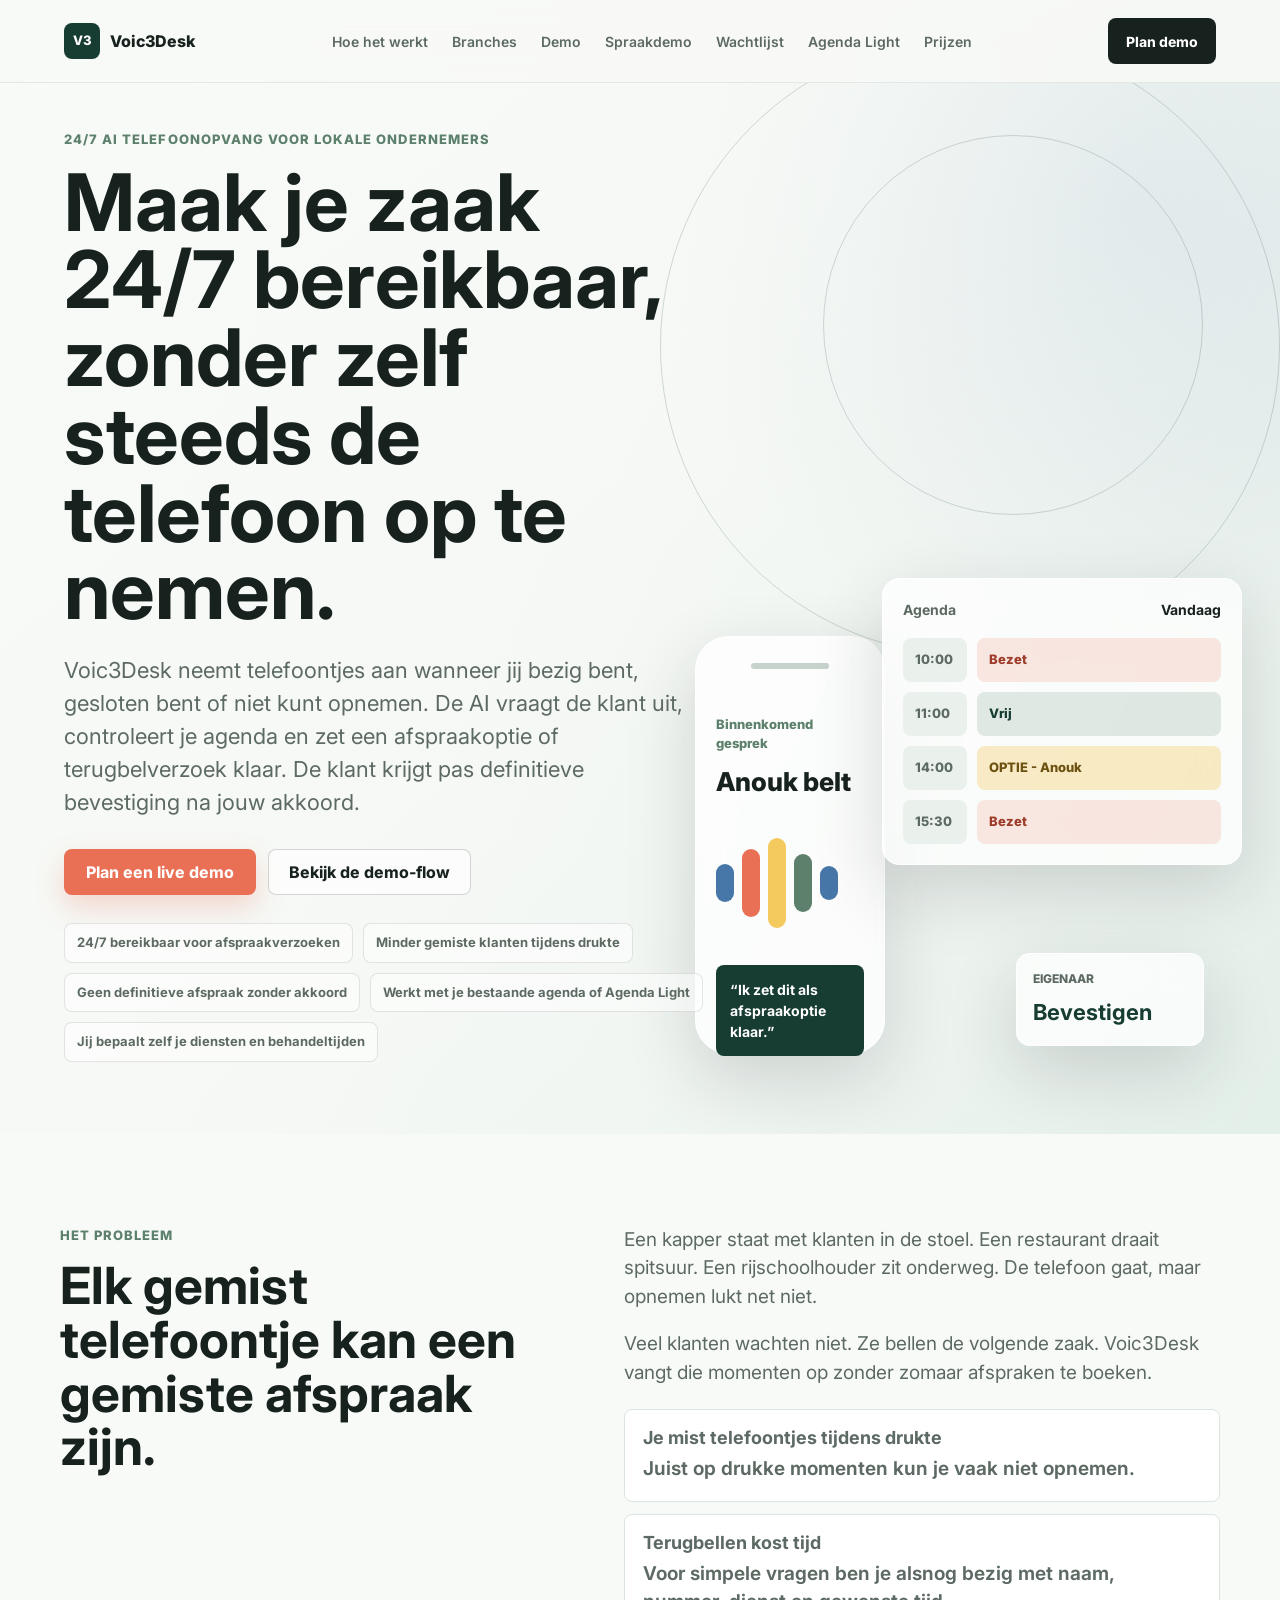
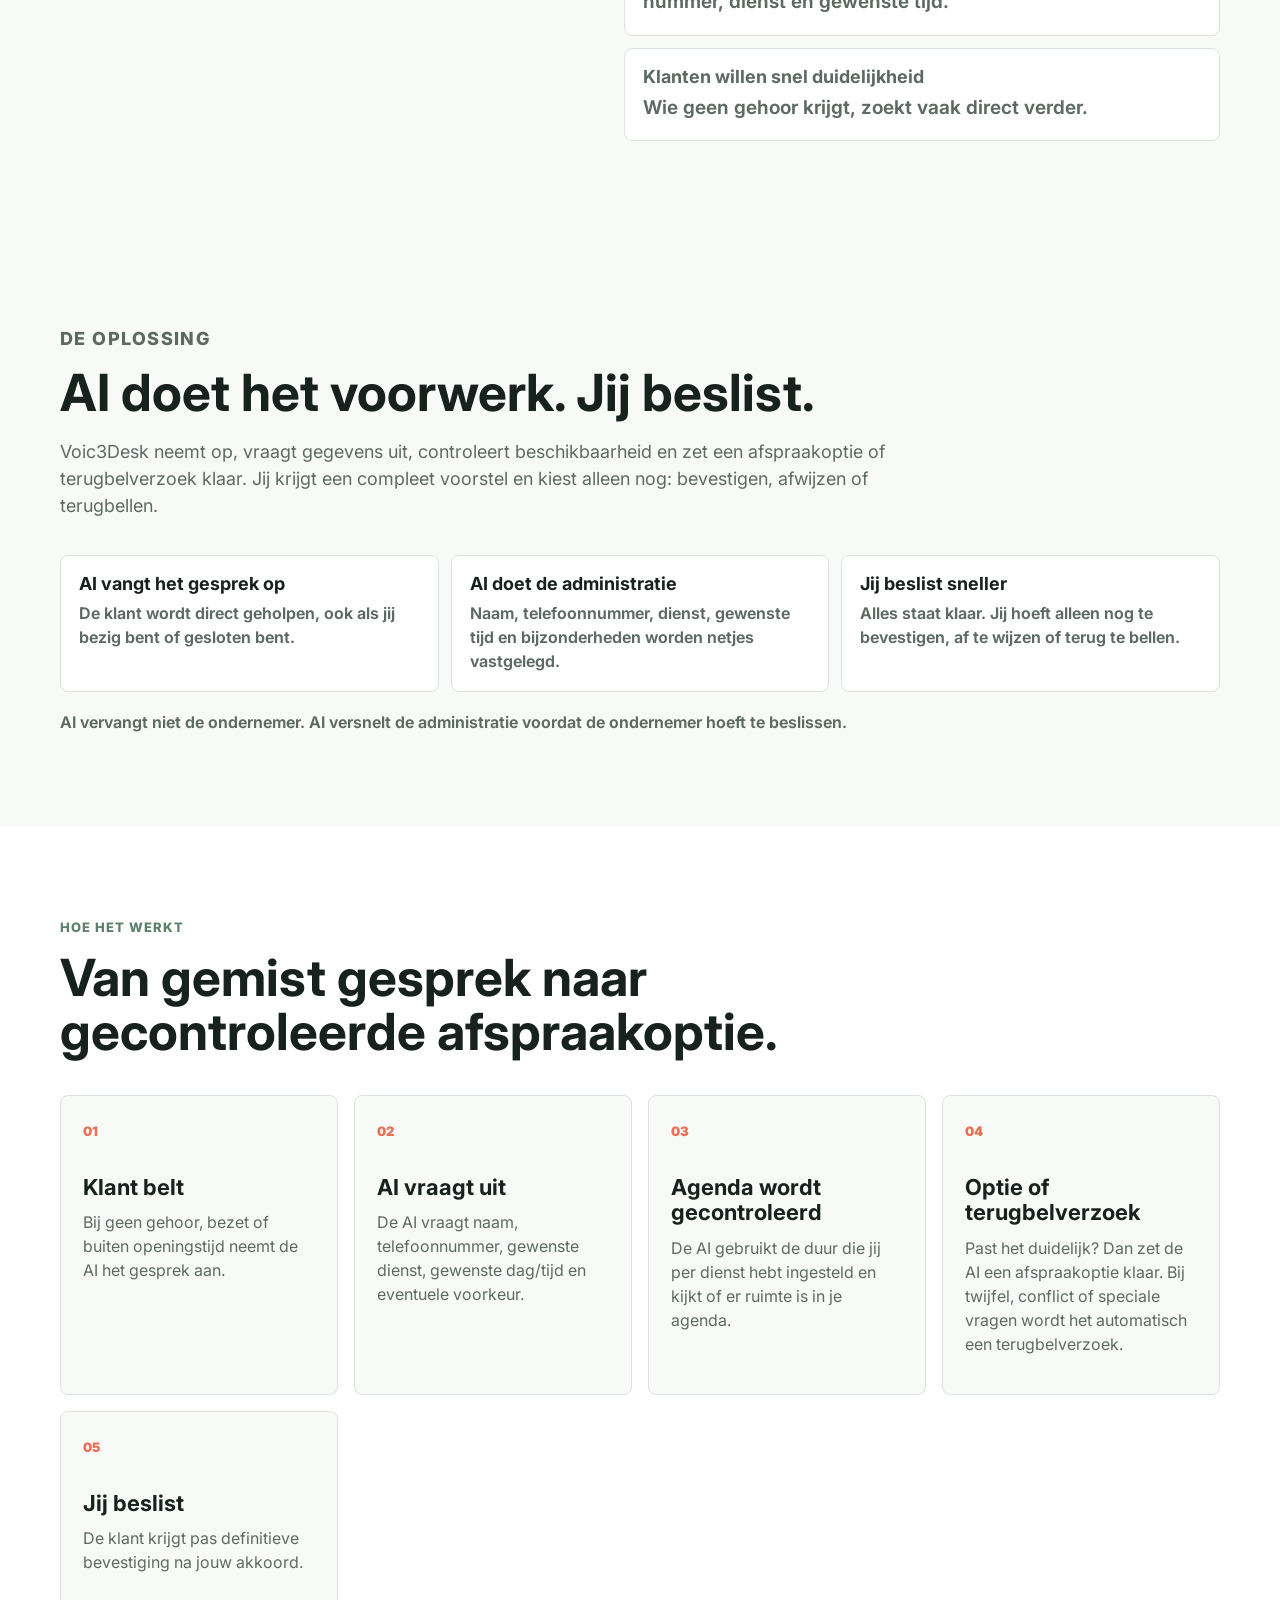
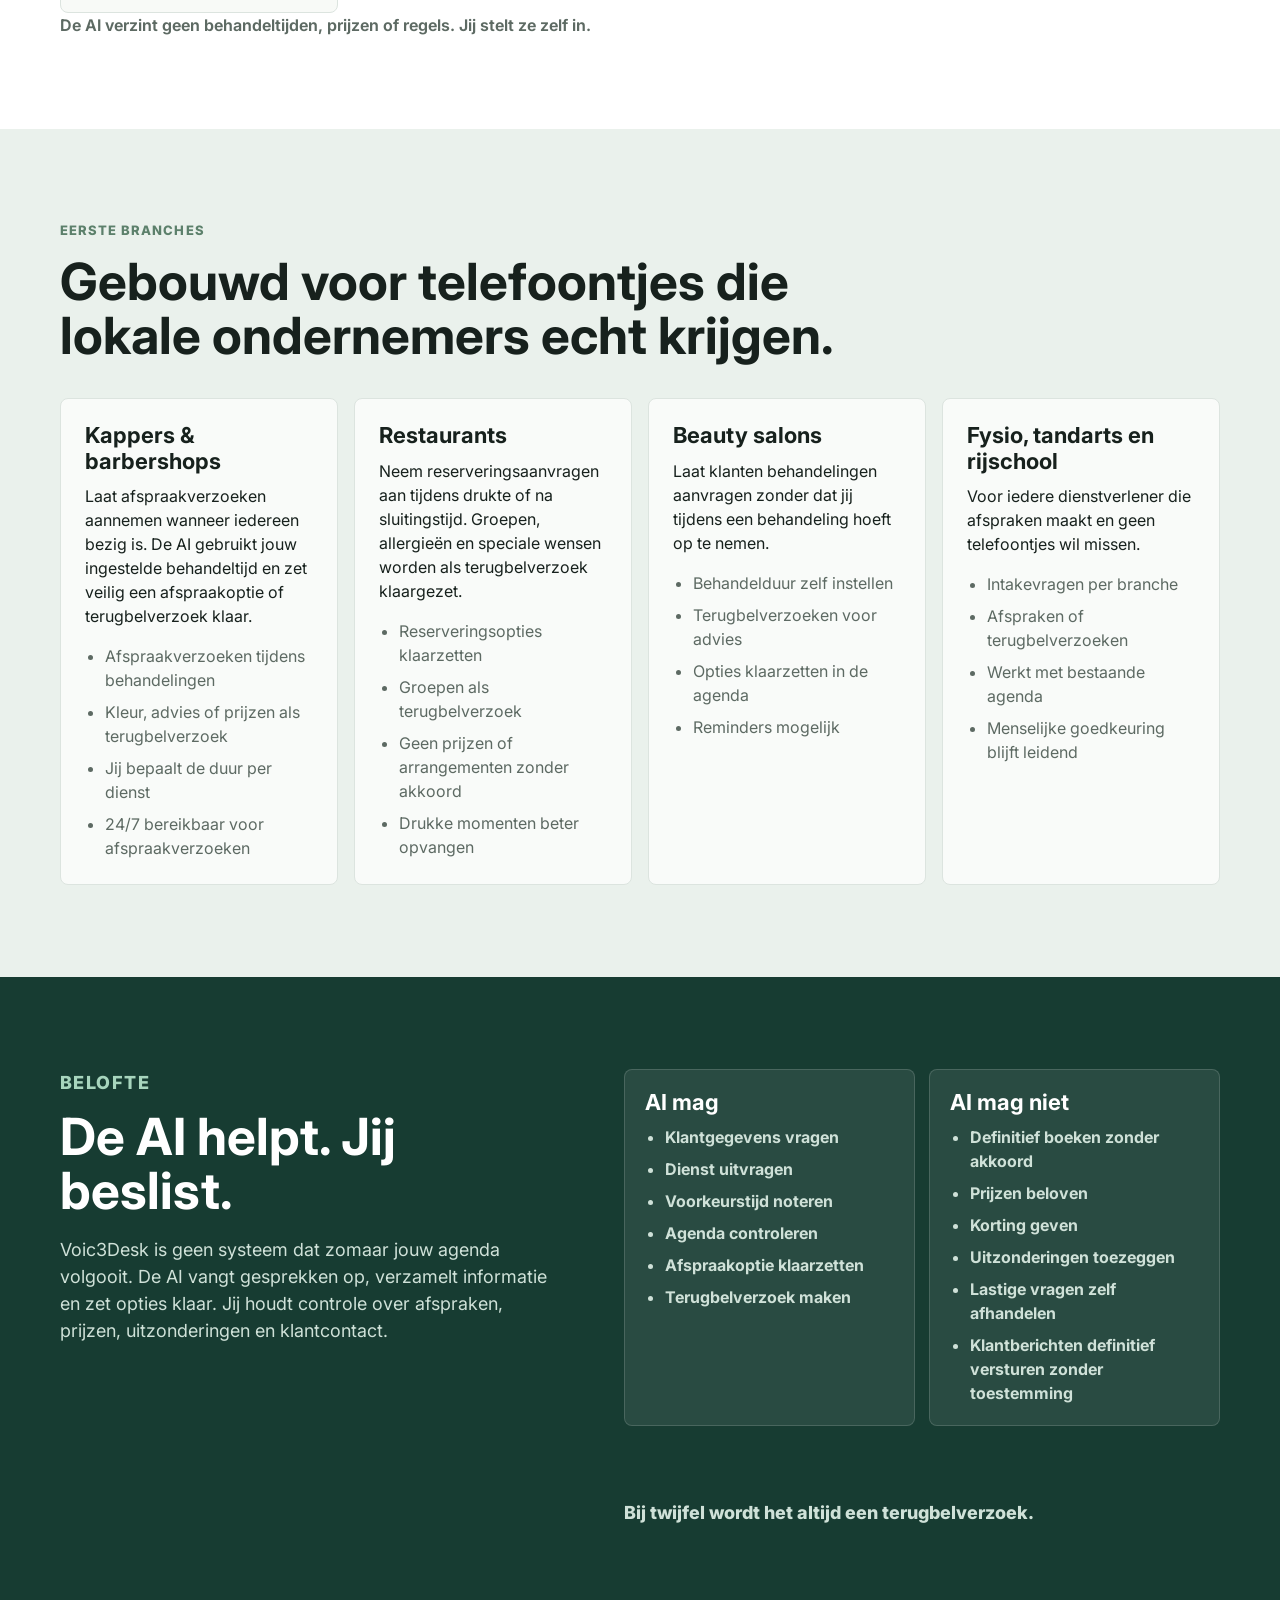
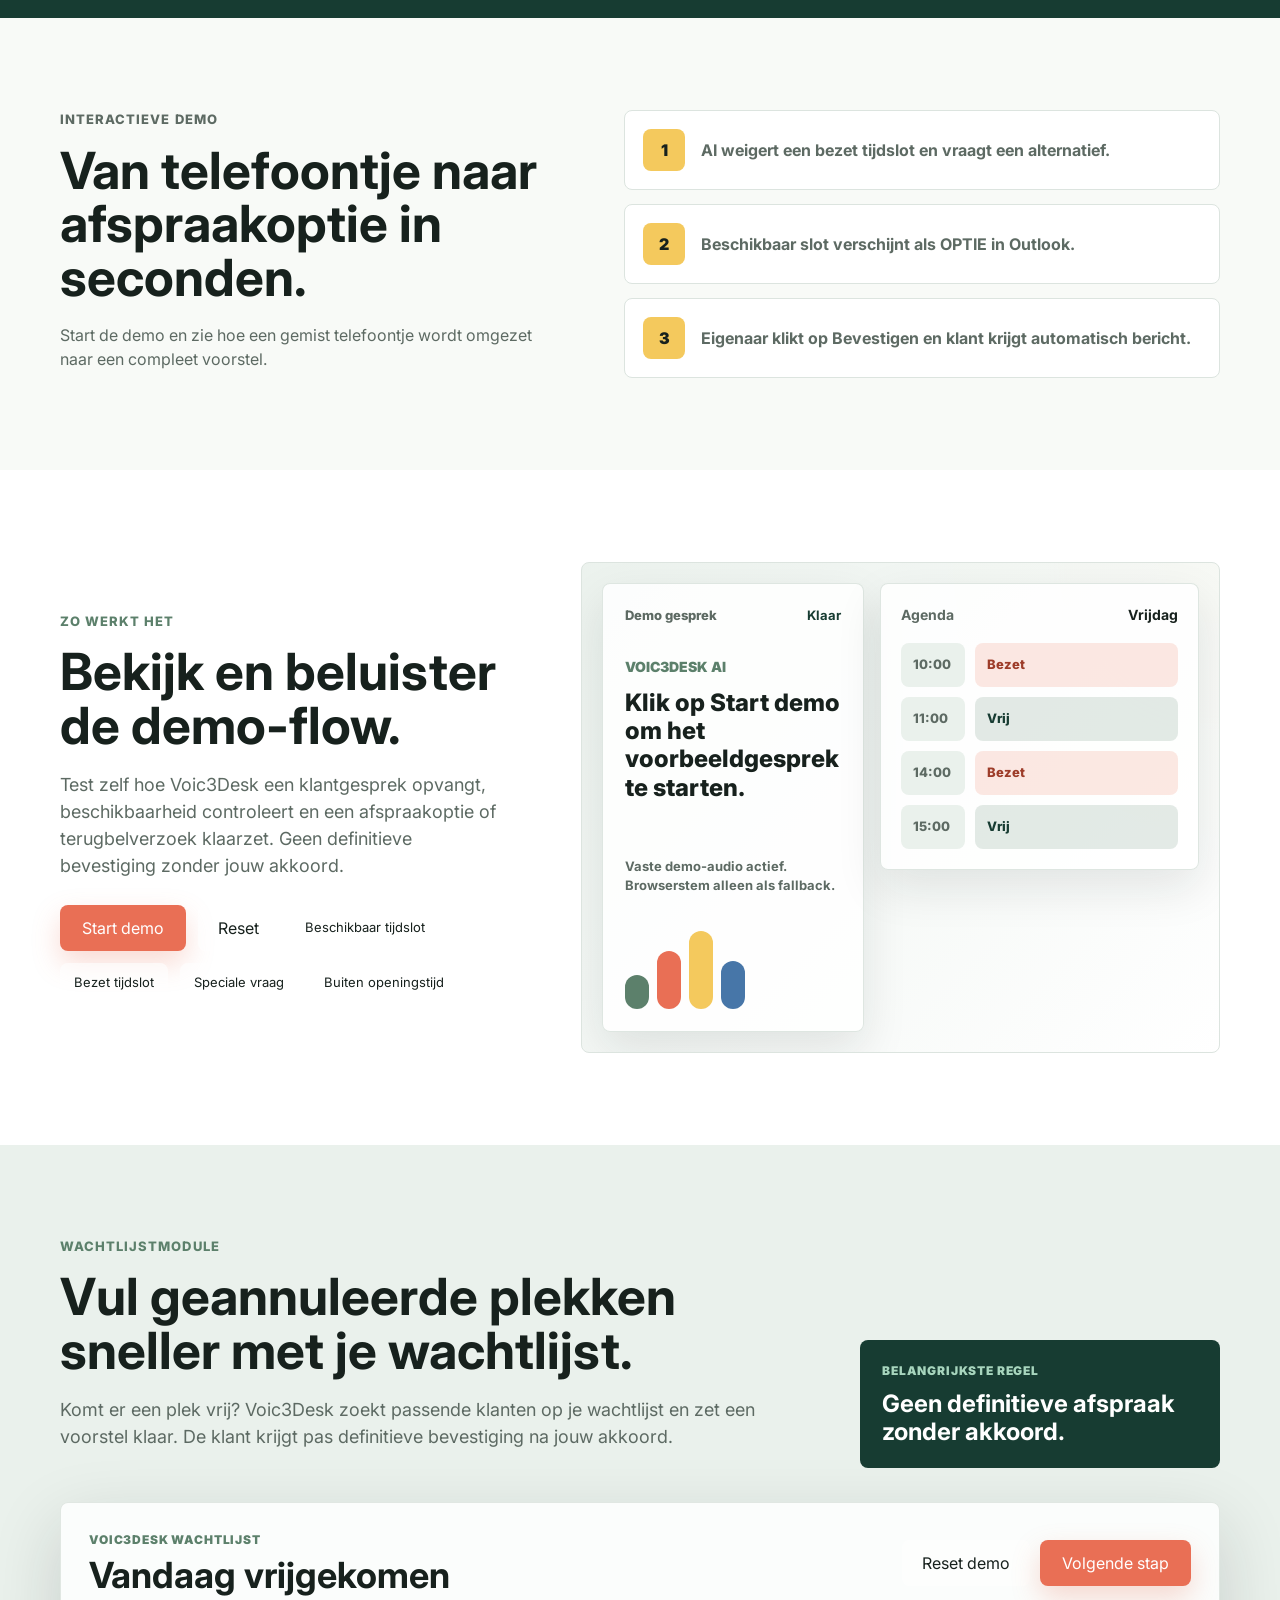
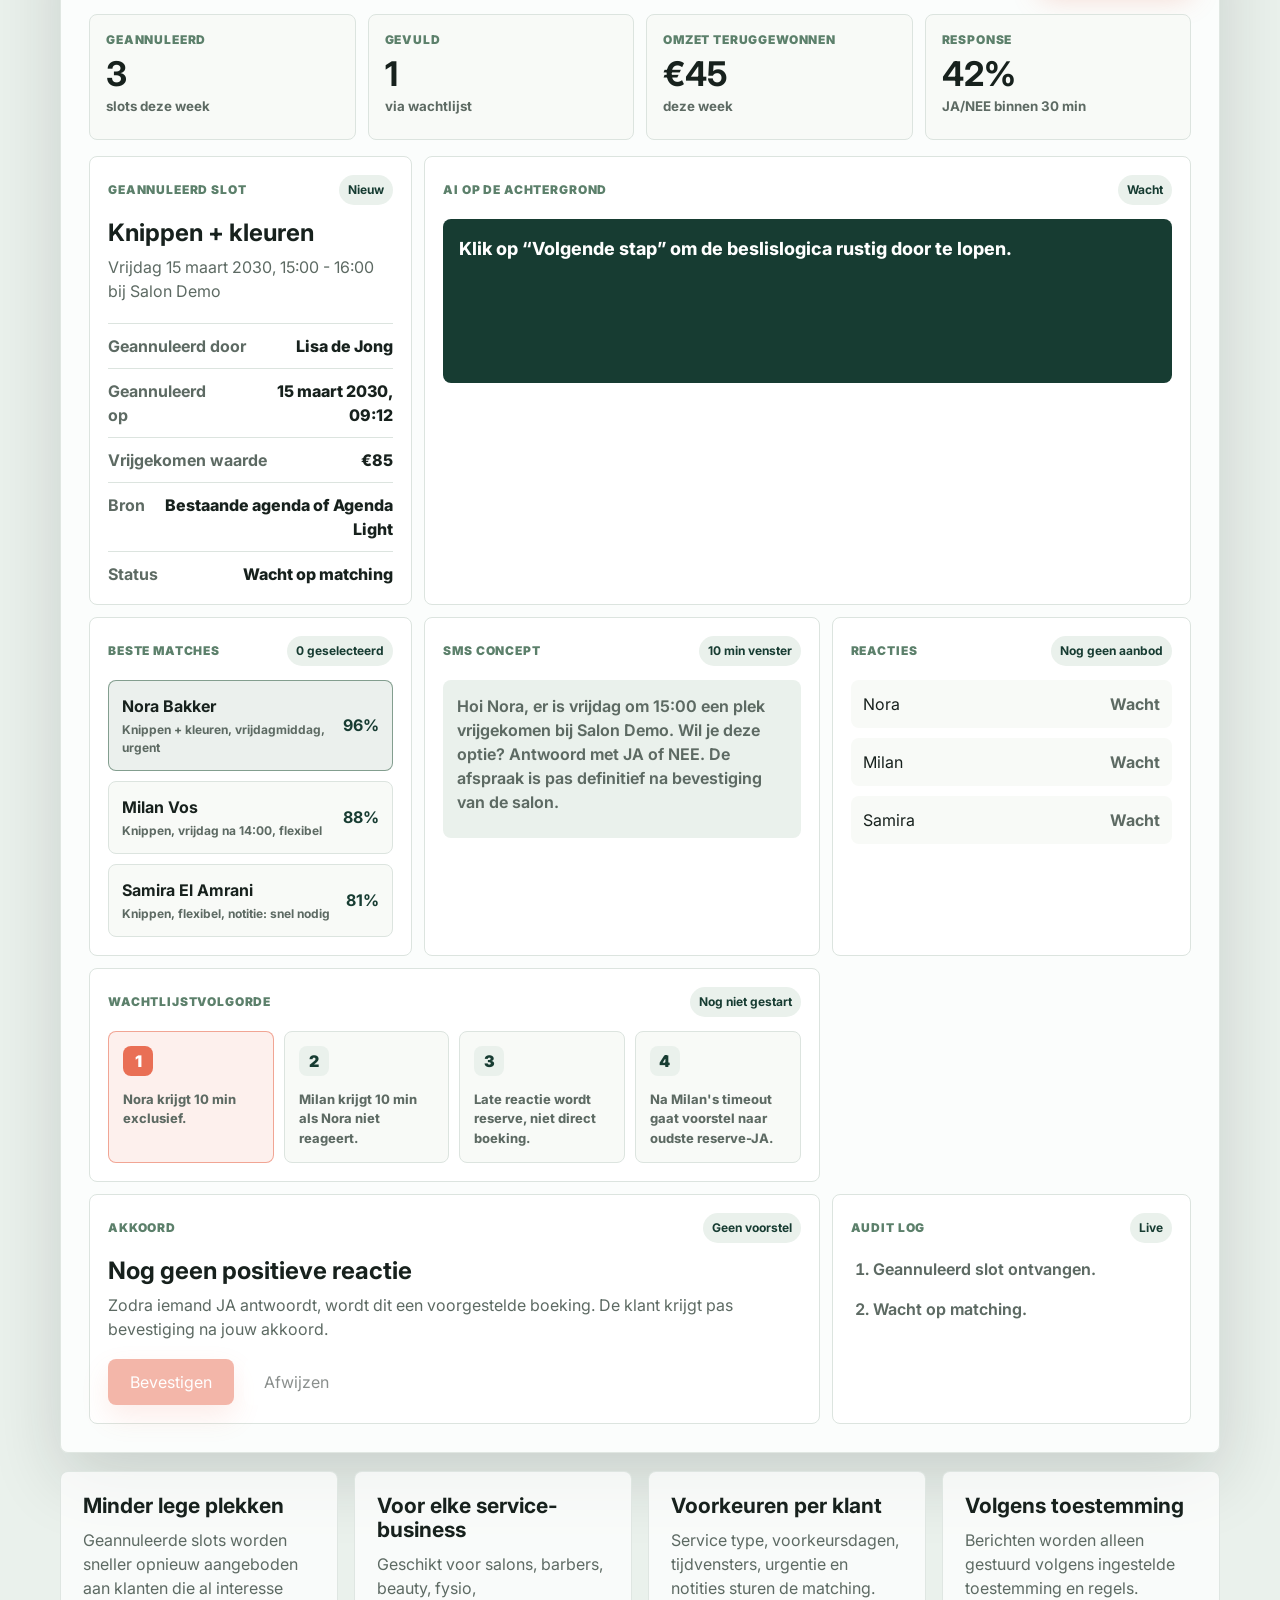
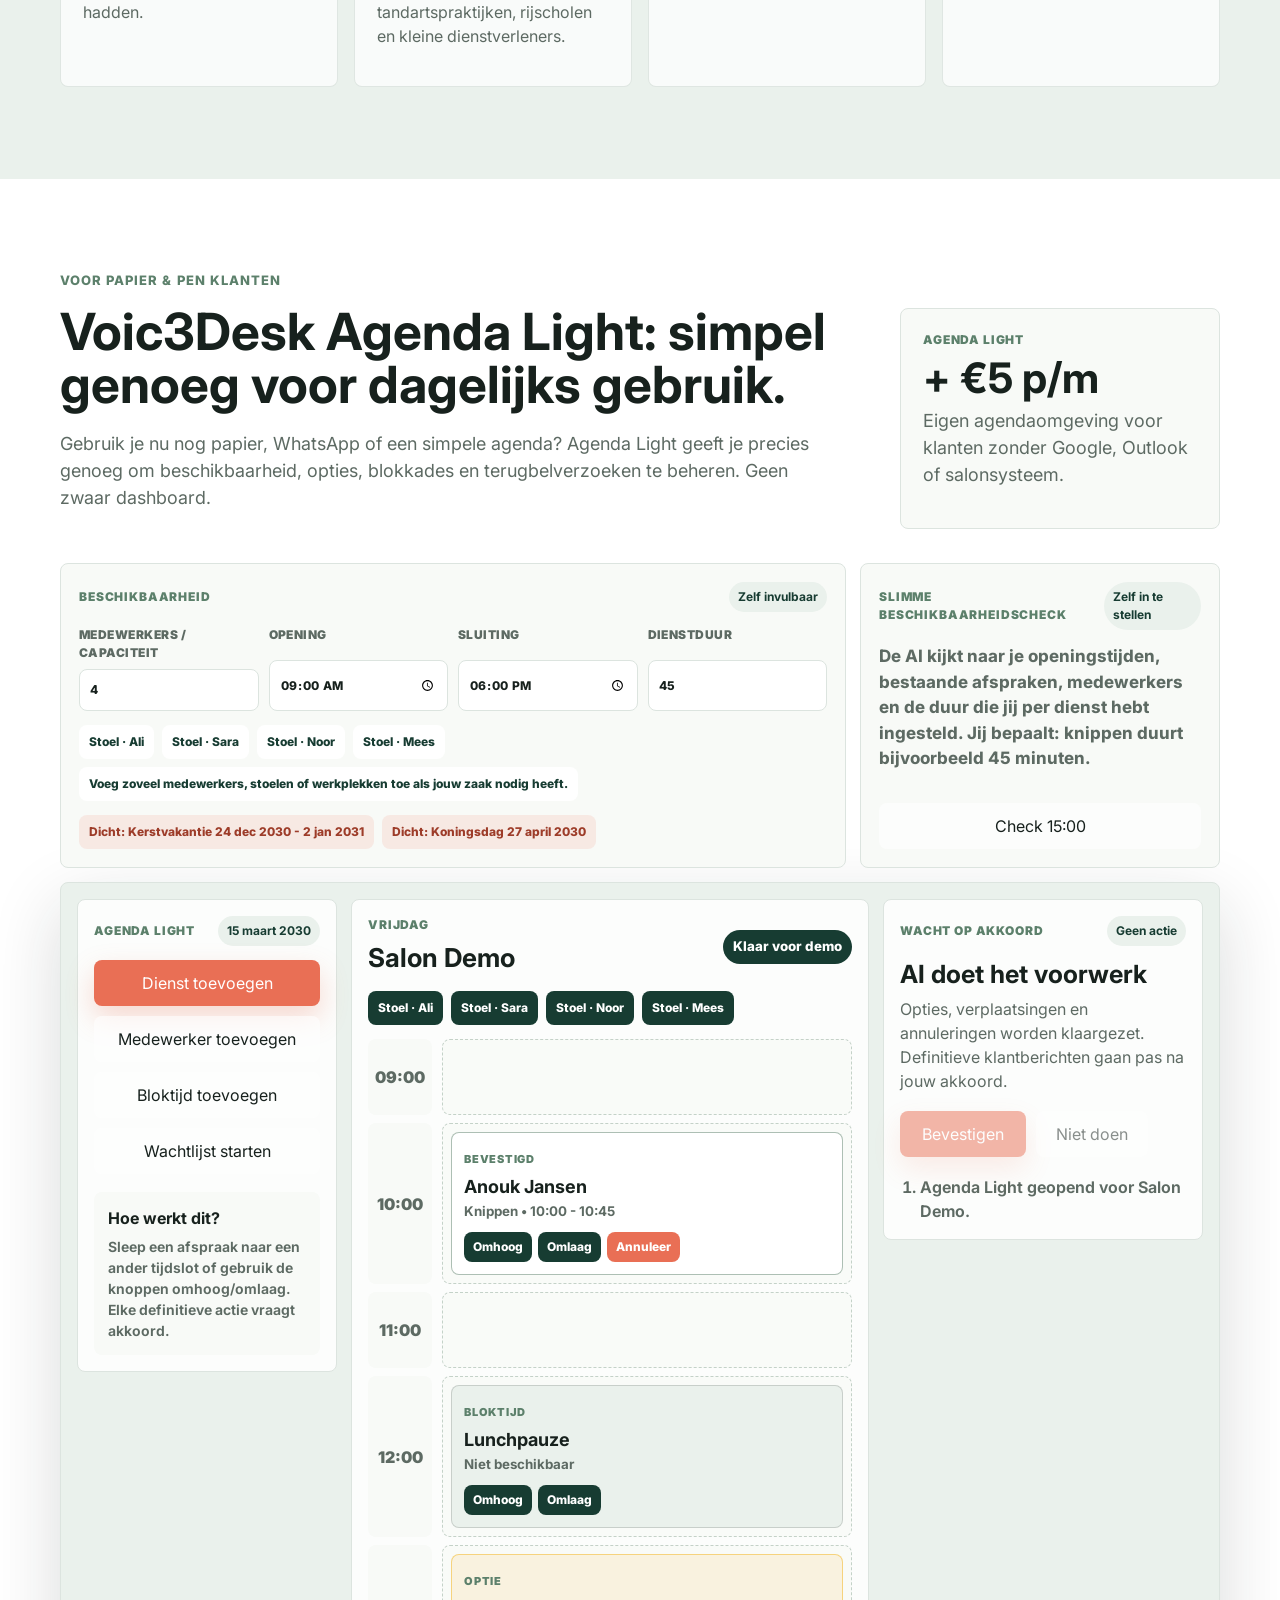
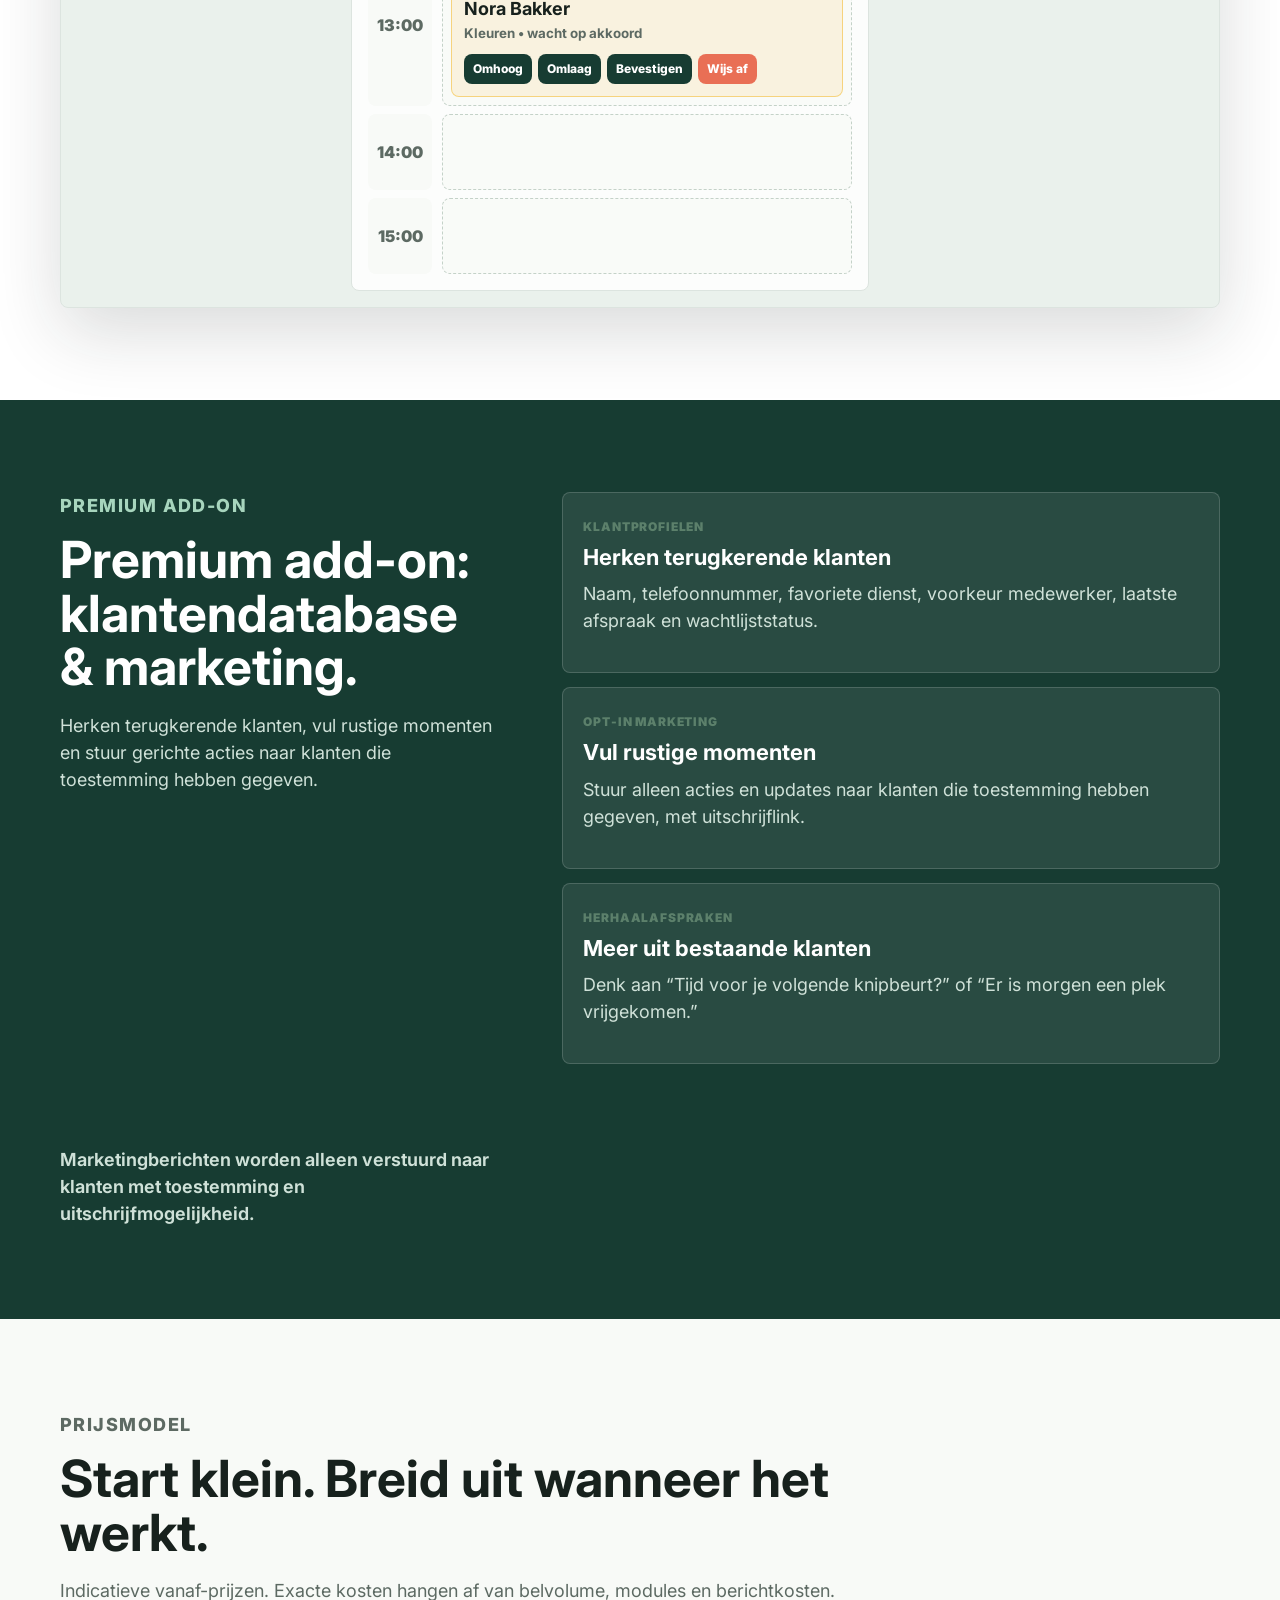
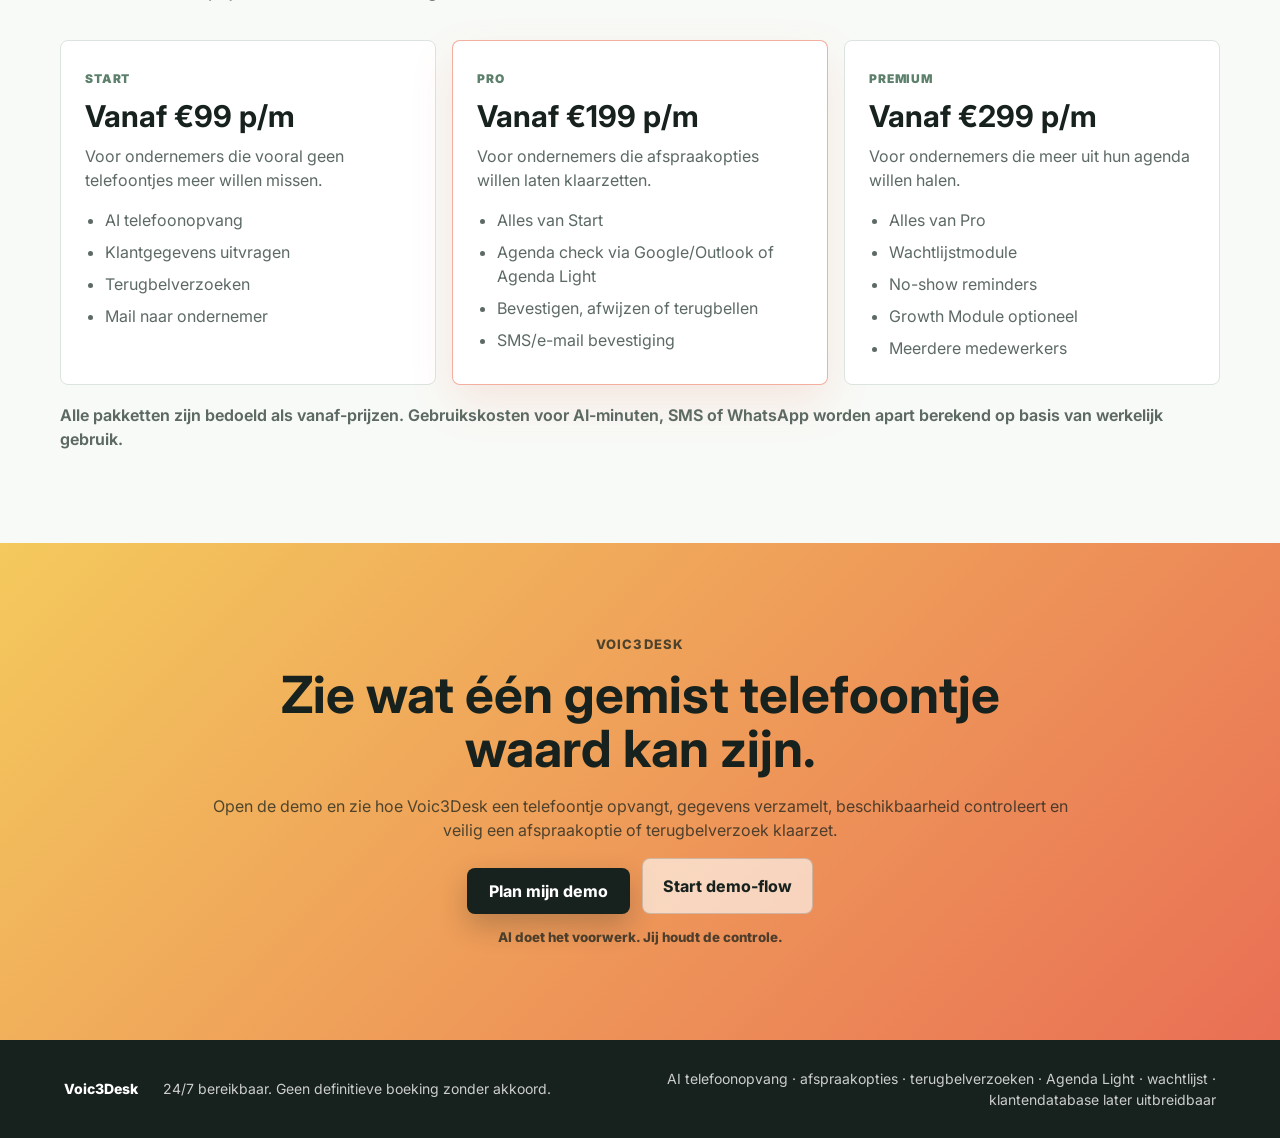
==== index.html @ 80f2abc4 "Add files via upload" ====
<!doctype html>
<html lang="nl">
  <head>
    <meta charset="utf-8" />
    <meta name="viewport" content="width=device-width, initial-scale=1" />
    <title>Voic3Desk | 24/7 AI telefoonopvang voor lokale ondernemers</title>
    <meta
      name="description"
      content="Voic3Desk maakt lokale ondernemers 24/7 bereikbaar. De AI neemt op, vraagt uit, checkt je agenda en zet opties of terugbelverzoeken klaar. Jij beslist."
    />
    <link rel="preconnect" href="https://fonts.googleapis.com" />
    <link rel="preconnect" href="https://fonts.gstatic.com" crossorigin />
    <link
      href="https://fonts.googleapis.com/css2?family=Inter:wght@400;500;600;700;800&display=swap"
      rel="stylesheet"
    />
    <link rel="stylesheet" href="styles.css" />
  </head>
  <body>
    <header class="site-header" aria-label="Hoofdnavigatie">
      <a class="brand" href="#top" aria-label="Voic3Desk home">
        <span class="brand-mark">V3</span>
        <span>Voic3Desk</span>
      </a>
      <nav class="nav-links" aria-label="Pagina onderdelen">
        <a href="#werkt">Hoe het werkt</a>
        <a href="#branches">Branches</a>
        <a href="#demo">Demo</a>
        <a href="#spraakdemo">Spraakdemo</a>
        <a href="#wachtlijst">Wachtlijst</a>
        <a href="#agenda-light">Agenda Light</a>
        <a href="#prijzen">Prijzen</a>
      </nav>
      <a class="nav-cta" href="mailto:demo@voic3desk.nl?subject=Demo%20Voic3Desk">Plan demo</a>
    </header>

    <main id="top">
      <section class="hero" aria-labelledby="hero-title">
        <div class="hero-bg" aria-hidden="true">
          <div class="signal signal-one"></div>
          <div class="signal signal-two"></div>
          <div class="call-visual">
            <div class="phone-shell">
              <div class="phone-top"></div>
              <div class="call-status">Binnenkomend gesprek</div>
              <div class="caller">Anouk belt</div>
              <div class="wave-row" aria-hidden="true">
                <span></span><span></span><span></span><span></span><span></span>
              </div>
              <div class="ai-line">“Ik zet dit als afspraakoptie klaar.”</div>
            </div>
            <div class="calendar-board">
              <div class="calendar-head">
              <span>Agenda</span>
                <strong>Vandaag</strong>
              </div>
              <div class="calendar-grid">
                <span class="time">10:00</span>
                <span class="busy">Bezet</span>
                <span class="time">11:00</span>
                <span class="free">Vrij</span>
                <span class="time">14:00</span>
                <span class="option">OPTIE - Anouk</span>
                <span class="time">15:30</span>
                <span class="busy">Bezet</span>
              </div>
            </div>
            <div class="approval-note">
              <span>Eigenaar</span>
              <strong>Bevestigen</strong>
            </div>
          </div>
        </div>

        <div class="hero-content">
          <p class="eyebrow">24/7 AI telefoonopvang voor lokale ondernemers</p>
          <h1 id="hero-title">Maak je zaak 24/7 bereikbaar, zonder zelf steeds de telefoon op te nemen.</h1>
          <p class="hero-copy">
            Voic3Desk neemt telefoontjes aan wanneer jij bezig bent, gesloten bent of niet kunt opnemen. De AI vraagt de klant uit, controleert je agenda en zet een afspraakoptie of terugbelverzoek klaar. De klant krijgt pas definitieve bevestiging na jouw akkoord.
          </p>
          <div class="hero-actions">
            <a class="primary-button" href="mailto:demo@voic3desk.nl?subject=Ik%20wil%20een%20Voic3Desk%20demo">Plan een live demo</a>
            <a class="secondary-button" href="#demo">Bekijk de demo-flow</a>
          </div>
          <div class="trust-row" aria-label="Belangrijkste garanties">
            <span>24/7 bereikbaar voor afspraakverzoeken</span>
            <span>Minder gemiste klanten tijdens drukte</span>
            <span>Geen definitieve afspraak zonder akkoord</span>
            <span>Werkt met je bestaande agenda of Agenda Light</span>
            <span>Jij bepaalt zelf je diensten en behandeltijden</span>
          </div>
        </div>
      </section>

      <section class="problem-section" aria-labelledby="problem-title">
        <div class="section-inner two-column">
          <div>
            <p class="section-kicker">Het probleem</p>
            <h2 id="problem-title">Elk gemist telefoontje kan een gemiste afspraak zijn.</h2>
          </div>
          <div class="problem-list">
            <p>Een kapper staat met klanten in de stoel. Een restaurant draait spitsuur. Een rijschoolhouder zit onderweg. De telefoon gaat, maar opnemen lukt net niet.</p>
            <p>Veel klanten wachten niet. Ze bellen de volgende zaak. Voic3Desk vangt die momenten op zonder zomaar afspraken te boeken.</p>
            <div class="problem-cards">
              <article>
                <h3>Je mist telefoontjes tijdens drukte</h3>
                <p>Juist op drukke momenten kun je vaak niet opnemen.</p>
              </article>
              <article>
                <h3>Terugbellen kost tijd</h3>
                <p>Voor simpele vragen ben je alsnog bezig met naam, nummer, dienst en gewenste tijd.</p>
              </article>
              <article>
                <h3>Klanten willen snel duidelijkheid</h3>
                <p>Wie geen gehoor krijgt, zoekt vaak direct verder.</p>
              </article>
            </div>
          </div>
        </div>
      </section>

      <section class="solution-section" aria-labelledby="solution-title">
        <div class="section-inner">
          <div class="section-heading compact">
            <p class="section-kicker">De oplossing</p>
            <h2 id="solution-title">AI doet het voorwerk. Jij beslist.</h2>
            <p>Voic3Desk neemt op, vraagt gegevens uit, controleert beschikbaarheid en zet een afspraakoptie of terugbelverzoek klaar. Jij krijgt een compleet voorstel en kiest alleen nog: bevestigen, afwijzen of terugbellen.</p>
          </div>
          <div class="solution-grid">
            <article>
              <h3>AI vangt het gesprek op</h3>
              <p>De klant wordt direct geholpen, ook als jij bezig bent of gesloten bent.</p>
            </article>
            <article>
              <h3>AI doet de administratie</h3>
              <p>Naam, telefoonnummer, dienst, gewenste tijd en bijzonderheden worden netjes vastgelegd.</p>
            </article>
            <article>
              <h3>Jij beslist sneller</h3>
              <p>Alles staat klaar. Jij hoeft alleen nog te bevestigen, af te wijzen of terug te bellen.</p>
            </article>
          </div>
          <p class="section-note">AI vervangt niet de ondernemer. AI versnelt de administratie voordat de ondernemer hoeft te beslissen.</p>
        </div>
      </section>

      <section id="werkt" class="flow-section" aria-labelledby="flow-title">
        <div class="section-inner">
          <div class="section-heading">
            <p class="section-kicker">Hoe het werkt</p>
            <h2 id="flow-title">Van gemist gesprek naar gecontroleerde afspraakoptie.</h2>
          </div>
          <div class="flow-grid">
            <article class="flow-card">
              <span class="step">01</span>
              <h3>Klant belt</h3>
              <p>Bij geen gehoor, bezet of buiten openingstijd neemt de AI het gesprek aan.</p>
            </article>
            <article class="flow-card">
              <span class="step">02</span>
              <h3>AI vraagt uit</h3>
              <p>De AI vraagt naam, telefoonnummer, gewenste dienst, gewenste dag/tijd en eventuele voorkeur.</p>
            </article>
            <article class="flow-card">
              <span class="step">03</span>
              <h3>Agenda wordt gecontroleerd</h3>
              <p>De AI gebruikt de duur die jij per dienst hebt ingesteld en kijkt of er ruimte is in je agenda.</p>
            </article>
            <article class="flow-card">
              <span class="step">04</span>
              <h3>Optie of terugbelverzoek</h3>
              <p>Past het duidelijk? Dan zet de AI een afspraakoptie klaar. Bij twijfel, conflict of speciale vragen wordt het automatisch een terugbelverzoek.</p>
            </article>
            <article class="flow-card">
              <span class="step">05</span>
              <h3>Jij beslist</h3>
              <p>De klant krijgt pas definitieve bevestiging na jouw akkoord.</p>
            </article>
          </div>
          <p class="section-note">De AI verzint geen behandeltijden, prijzen of regels. Jij stelt ze zelf in.</p>
        </div>
      </section>

      <section id="branches" class="branch-section" aria-labelledby="branch-title">
        <div class="section-inner">
          <div class="section-heading compact">
            <p class="section-kicker">Eerste branches</p>
            <h2 id="branch-title">Gebouwd voor telefoontjes die lokale ondernemers echt krijgen.</h2>
          </div>
          <div class="branch-grid">
            <article class="branch-card">
              <h3>Kappers & barbershops</h3>
              <p>Laat afspraakverzoeken aannemen wanneer iedereen bezig is. De AI gebruikt jouw ingestelde behandeltijd en zet veilig een afspraakoptie of terugbelverzoek klaar.</p>
              <ul>
                <li>Afspraakverzoeken tijdens behandelingen</li>
                <li>Kleur, advies of prijzen als terugbelverzoek</li>
                <li>Jij bepaalt de duur per dienst</li>
                <li>24/7 bereikbaar voor afspraakverzoeken</li>
              </ul>
            </article>
            <article class="branch-card">
              <h3>Restaurants</h3>
              <p>Neem reserveringsaanvragen aan tijdens drukte of na sluitingstijd. Groepen, allergieën en speciale wensen worden als terugbelverzoek klaargezet.</p>
              <ul>
                <li>Reserveringsopties klaarzetten</li>
                <li>Groepen als terugbelverzoek</li>
                <li>Geen prijzen of arrangementen zonder akkoord</li>
                <li>Drukke momenten beter opvangen</li>
              </ul>
            </article>
            <article class="branch-card">
              <h3>Beauty salons</h3>
              <p>Laat klanten behandelingen aanvragen zonder dat jij tijdens een behandeling hoeft op te nemen.</p>
              <ul>
                <li>Behandelduur zelf instellen</li>
                <li>Terugbelverzoeken voor advies</li>
                <li>Opties klaarzetten in de agenda</li>
                <li>Reminders mogelijk</li>
              </ul>
            </article>
            <article class="branch-card">
              <h3>Fysio, tandarts en rijschool</h3>
              <p>Voor iedere dienstverlener die afspraken maakt en geen telefoontjes wil missen.</p>
              <ul>
                <li>Intakevragen per branche</li>
                <li>Afspraken of terugbelverzoeken</li>
                <li>Werkt met bestaande agenda</li>
                <li>Menselijke goedkeuring blijft leidend</li>
              </ul>
            </article>
          </div>
        </div>
      </section>

      <section class="rules-section" aria-labelledby="rules-title">
        <div class="section-inner rules-layout">
          <div>
            <p class="section-kicker">Belofte</p>
            <h2 id="rules-title">De AI helpt. Jij beslist.</h2>
            <p>
              Voic3Desk is geen systeem dat zomaar jouw agenda volgooit. De AI vangt gesprekken op, verzamelt informatie en zet opties klaar. Jij houdt controle over afspraken, prijzen, uitzonderingen en klantcontact.
            </p>
          </div>
          <div class="permission-grid" aria-label="Wat AI wel en niet mag">
            <article>
              <h3>AI mag</h3>
              <ul>
                <li>Klantgegevens vragen</li>
                <li>Dienst uitvragen</li>
                <li>Voorkeurstijd noteren</li>
                <li>Agenda controleren</li>
                <li>Afspraakoptie klaarzetten</li>
                <li>Terugbelverzoek maken</li>
              </ul>
            </article>
            <article>
              <h3>AI mag niet</h3>
              <ul>
                <li>Definitief boeken zonder akkoord</li>
                <li>Prijzen beloven</li>
                <li>Korting geven</li>
                <li>Uitzonderingen toezeggen</li>
                <li>Lastige vragen zelf afhandelen</li>
                <li>Klantberichten definitief versturen zonder toestemming</li>
              </ul>
            </article>
          </div>
          <p class="control-note">Bij twijfel wordt het altijd een terugbelverzoek.</p>
        </div>
      </section>

      <section id="demo" class="demo-section" aria-labelledby="demo-title">
        <div class="section-inner demo-layout">
          <div>
            <p class="section-kicker">Interactieve demo</p>
            <h2 id="demo-title">Van telefoontje naar afspraakoptie in seconden.</h2>
            <p>
              Start de demo en zie hoe een gemist telefoontje wordt omgezet naar een compleet voorstel.
            </p>
          </div>
          <div class="demo-panel">
            <div class="demo-row">
              <span>1</span>
              <p>AI weigert een bezet tijdslot en vraagt een alternatief.</p>
            </div>
            <div class="demo-row">
              <span>2</span>
              <p>Beschikbaar slot verschijnt als OPTIE in Outlook.</p>
            </div>
            <div class="demo-row">
              <span>3</span>
              <p>Eigenaar klikt op Bevestigen en klant krijgt automatisch bericht.</p>
            </div>
          </div>
        </div>
      </section>

      <section id="spraakdemo" class="voice-demo-section" aria-labelledby="voice-demo-title">
        <div class="section-inner voice-demo-layout">
          <div class="voice-demo-copy">
            <p class="section-kicker">Zo werkt het</p>
            <h2 id="voice-demo-title">Bekijk en beluister de demo-flow.</h2>
            <p>
              Test zelf hoe Voic3Desk een klantgesprek opvangt, beschikbaarheid controleert en een afspraakoptie of terugbelverzoek klaarzet. Geen definitieve bevestiging zonder jouw akkoord.
            </p>
            <div class="voice-controls">
              <button class="primary-button" type="button" id="playDemo">Start demo</button>
              <button class="secondary-button" type="button" id="resetDemo">Reset</button>
              <button class="secondary-button scenario-button" type="button" data-scenario="available">Beschikbaar tijdslot</button>
              <button class="secondary-button scenario-button" type="button" data-scenario="busy">Bezet tijdslot</button>
              <button class="secondary-button scenario-button" type="button" data-scenario="special">Speciale vraag</button>
              <button class="secondary-button scenario-button" type="button" data-scenario="closed">Buiten openingstijd</button>
            </div>
          </div>

          <div class="voice-demo-stage" aria-live="polite">
            <div class="demo-phone">
              <div class="demo-phone-head">
                <span>Demo gesprek</span>
                <strong id="demoStatus">Klaar</strong>
              </div>
              <div class="demo-speaker" id="demoSpeaker">Voic3Desk AI</div>
              <p class="demo-transcript" id="demoTranscript">
                Klik op Start demo om het voorbeeldgesprek te starten.
              </p>
              <p class="voice-note" id="voiceNote">Nederlandse stem wordt geladen.</p>
              <div class="demo-meter" aria-hidden="true">
                <span></span><span></span><span></span><span></span>
              </div>
            </div>

            <div class="demo-calendar" aria-label="Demo agenda">
              <div class="calendar-head">
                <span>Agenda</span>
                <strong>Vrijdag</strong>
              </div>
              <div class="calendar-grid">
                <span class="time">10:00</span>
                <span class="busy">Bezet</span>
                <span class="time">11:00</span>
                <span class="free" id="slotAvailable">Vrij</span>
                <span class="time">14:00</span>
                <span class="busy" id="slotBusy">Bezet</span>
                <span class="time">15:00</span>
                <span class="free" id="slotOption">Vrij</span>
              </div>
            </div>

            <div class="demo-mail" id="demoMail">
              <span>Voorstel</span>
              <strong>Nieuwe optie wacht op akkoord</strong>
              <div class="mail-actions">
                <span>Bevestigen</span>
                <span>Afwijzen</span>
                <span>Terugbellen</span>
              </div>
            </div>
          </div>
        </div>
      </section>

      <section id="wachtlijst" class="waitlist-section" aria-labelledby="waitlist-title">
        <div class="section-inner">
          <div class="waitlist-hero">
            <div>
              <p class="section-kicker">Wachtlijstmodule</p>
              <h2 id="waitlist-title">Vul geannuleerde plekken sneller met je wachtlijst.</h2>
              <p>
                Komt er een plek vrij? Voic3Desk zoekt passende klanten op je wachtlijst en zet een voorstel klaar. De klant krijgt pas definitieve bevestiging na jouw akkoord.
              </p>
            </div>
            <div class="waitlist-promise">
              <span>Belangrijkste regel</span>
              <strong>Geen definitieve afspraak zonder akkoord.</strong>
            </div>
          </div>

          <div class="waitlist-dashboard" aria-label="Wachtlijstmodule dashboard">
            <div class="waitlist-topbar">
              <div>
                <span class="module-label">Voic3Desk Wachtlijst</span>
                <h3>Vandaag vrijgekomen</h3>
              </div>
              <div class="waitlist-controls">
                <button class="secondary-button" type="button" id="runWaitlistDemo">Reset demo</button>
                <button class="primary-button" type="button" id="sendOffers">Volgende stap</button>
              </div>
            </div>

            <div class="metric-row">
              <div class="metric-card">
                <span>Geannuleerd</span>
                <strong>3</strong>
                <small>slots deze week</small>
              </div>
              <div class="metric-card">
                <span>Gevuld</span>
                <strong id="filledMetric">1</strong>
                <small>via wachtlijst</small>
              </div>
              <div class="metric-card">
                <span>Omzet teruggewonnen</span>
                <strong id="revenueMetric">€45</strong>
                <small>deze week</small>
              </div>
              <div class="metric-card">
                <span>Response</span>
                <strong id="responseMetric">42%</strong>
                <small>JA/NEE binnen 30 min</small>
              </div>
            </div>

            <div class="waitlist-grid">
              <article class="slot-card">
                <div class="panel-head">
                  <span>Geannuleerd slot</span>
                  <strong>Nieuw</strong>
                </div>
                <h4>Knippen + kleuren</h4>
                <p>Vrijdag 15 maart 2030, 15:00 - 16:00 bij Salon Demo</p>
                <dl>
                  <div>
                    <dt>Geannuleerd door</dt>
                    <dd>Lisa de Jong</dd>
                  </div>
                  <div>
                    <dt>Geannuleerd op</dt>
                    <dd>15 maart 2030, 09:12</dd>
                  </div>
                  <div>
                    <dt>Vrijgekomen waarde</dt>
                    <dd>€85</dd>
                  </div>
                  <div>
                    <dt>Bron</dt>
                    <dd>Bestaande agenda of Agenda Light</dd>
                  </div>
                  <div>
                    <dt>Status</dt>
                    <dd id="slotStatus">Wacht op matching</dd>
                  </div>
                </dl>
              </article>

              <article class="ai-card">
                <div class="panel-head">
                  <span>AI op de achtergrond</span>
                  <strong id="aiStatus">Wacht</strong>
                </div>
                <p id="aiExplanation">
                  Klik op “Volgende stap” om de beslislogica rustig door te lopen.
                </p>
              </article>

              <article class="match-card">
                <div class="panel-head">
                  <span>Beste matches</span>
                  <strong id="matchStatus">0 geselecteerd</strong>
                </div>
                <div class="customer-list">
                  <button class="customer-row is-selected" type="button" data-customer="Nora" data-score="96">
                    <span>
                      <strong>Nora Bakker</strong>
                      <small>Knippen + kleuren, vrijdagmiddag, urgent</small>
                    </span>
                    <b>96%</b>
                  </button>
                  <button class="customer-row" type="button" data-customer="Milan" data-score="88">
                    <span>
                      <strong>Milan Vos</strong>
                      <small>Knippen, vrijdag na 14:00, flexibel</small>
                    </span>
                    <b>88%</b>
                  </button>
                  <button class="customer-row" type="button" data-customer="Samira" data-score="81">
                    <span>
                      <strong>Samira El Amrani</strong>
                      <small>Knippen, flexibel, notitie: snel nodig</small>
                    </span>
                    <b>81%</b>
                  </button>
                </div>
              </article>

              <article class="message-card">
                <div class="panel-head">
                  <span>SMS concept</span>
                  <strong id="activeWindow">10 min venster</strong>
                </div>
                <p id="messagePreview">
                  Hoi Nora, er is vrijdag om 15:00 een plek vrijgekomen bij Salon Demo. Wil je deze optie? Antwoord met JA of NEE. De afspraak is pas definitief na bevestiging van de salon.
                </p>
              </article>

              <article class="reply-card">
                <div class="panel-head">
                  <span>Reacties</span>
                  <strong id="replyStatus">Nog geen aanbod</strong>
                </div>
                <div class="reply-list">
                  <div class="reply-row" id="replyNora">
                    <span>Nora</span>
                    <strong>Wacht</strong>
                  </div>
                  <div class="reply-row" id="replyMilan">
                    <span>Milan</span>
                    <strong>Wacht</strong>
                  </div>
                  <div class="reply-row" id="replySamira">
                    <span>Samira</span>
                    <strong>Wacht</strong>
                  </div>
                </div>
              </article>

              <article class="timeline-card">
                <div class="panel-head">
                  <span>Wachtlijstvolgorde</span>
                  <strong id="timelineStatus">Nog niet gestart</strong>
                </div>
                <div class="recovery-timeline">
                  <div class="timeline-step is-current" id="stepNora">
                    <span>1</span>
                    <p>Nora krijgt 10 min exclusief.</p>
                  </div>
                  <div class="timeline-step" id="stepMilan">
                    <span>2</span>
                    <p>Milan krijgt 10 min als Nora niet reageert.</p>
                  </div>
                  <div class="timeline-step" id="stepReserve">
                    <span>3</span>
                    <p>Late reactie wordt reserve, niet direct boeking.</p>
                  </div>
                  <div class="timeline-step" id="stepProposal">
                    <span>4</span>
                    <p>Na Milan's timeout gaat voorstel naar oudste reserve-JA.</p>
                  </div>
                </div>
              </article>

              <article class="approval-card">
                <div class="panel-head">
                  <span>Akkoord</span>
                  <strong id="approvalStatus">Geen voorstel</strong>
                </div>
                <h4 id="proposalTitle">Nog geen positieve reactie</h4>
                <p id="proposalCopy">Zodra iemand JA antwoordt, wordt dit een voorgestelde boeking. De klant krijgt pas bevestiging na jouw akkoord.</p>
                <div class="approval-actions">
                  <button class="primary-button" type="button" id="approveBooking" disabled>Bevestigen</button>
                  <button class="secondary-button" type="button" id="rejectBooking" disabled>Afwijzen</button>
                </div>
              </article>

              <article class="audit-card">
                <div class="panel-head">
                  <span>Audit log</span>
                  <strong>Live</strong>
                </div>
                <ol id="auditLog">
                  <li>Geannuleerd slot ontvangen.</li>
                  <li>Wacht op matching.</li>
                </ol>
              </article>
            </div>
          </div>

          <div class="waitlist-feature-grid">
            <article>
              <h3>Minder lege plekken</h3>
              <p>Geannuleerde slots worden sneller opnieuw aangeboden aan klanten die al interesse hadden.</p>
            </article>
            <article>
              <h3>Voor elke service-business</h3>
              <p>Geschikt voor salons, barbers, beauty, fysio, tandartspraktijken, rijscholen en kleine dienstverleners.</p>
            </article>
            <article>
              <h3>Voorkeuren per klant</h3>
              <p>Service type, voorkeursdagen, tijdvensters, urgentie en notities sturen de matching.</p>
            </article>
            <article>
              <h3>Volgens toestemming</h3>
              <p>Berichten worden alleen gestuurd volgens ingestelde toestemming en regels.</p>
            </article>
          </div>
        </div>
      </section>

      <section id="agenda-light" class="agenda-section" aria-labelledby="agenda-title">
        <div class="section-inner">
          <div class="agenda-hero">
            <div>
              <p class="section-kicker">Voor papier & pen klanten</p>
              <h2 id="agenda-title">Voic3Desk Agenda Light: simpel genoeg voor dagelijks gebruik.</h2>
              <p>Gebruik je nu nog papier, WhatsApp of een simpele agenda? Agenda Light geeft je precies genoeg om beschikbaarheid, opties, blokkades en terugbelverzoeken te beheren. Geen zwaar dashboard.</p>
            </div>
            <div class="agenda-price">
              <span>Agenda Light</span>
              <strong>+ €5 p/m</strong>
              <p>Eigen agendaomgeving voor klanten zonder Google, Outlook of salonsysteem.</p>
            </div>
          </div>

          <div class="agenda-settings" aria-label="Agenda Light instellingen">
            <div class="settings-panel">
              <div class="panel-head">
                <span>Beschikbaarheid</span>
                <strong>Zelf invulbaar</strong>
              </div>
              <div class="settings-grid">
                <label>
                  Medewerkers / capaciteit
                  <input id="chairCount" type="number" min="1" value="4" />
                </label>
                <label>
                  Opening
                  <input id="openTime" type="time" value="09:00" />
                </label>
                <label>
                  Sluiting
                  <input id="closeTime" type="time" value="18:00" />
                </label>
                <label>
                  Dienstduur
                  <input id="cutDuration" type="number" min="10" step="5" value="45" />
                </label>
              </div>
              <div class="staff-list" aria-label="Stoelen en kappers">
                <span>Stoel · Ali</span>
                <span>Stoel · Sara</span>
                <span>Stoel · Noor</span>
                <span>Stoel · Mees</span>
                <span>Voeg zoveel medewerkers, stoelen of werkplekken toe als jouw zaak nodig heeft.</span>
              </div>
              <div class="closed-list">
                <span>Dicht: Kerstvakantie 24 dec 2030 - 2 jan 2031</span>
                <span>Dicht: Koningsdag 27 april 2030</span>
              </div>
            </div>

            <div class="availability-check">
              <div class="panel-head">
                <span>Slimme beschikbaarheidscheck</span>
                <strong id="capacityStatus">Zelf ingesteld</strong>
              </div>
              <p id="capacityExplanation">
                De AI kijkt naar je openingstijden, bestaande afspraken, medewerkers en de duur die jij per dienst hebt ingesteld. Past het duidelijk? Dan wordt een optie klaargezet. Bij twijfel volgt een terugbelverzoek.
              </p>
              <button class="secondary-button" type="button" id="runCapacityCheck">Check 15:00</button>
            </div>
          </div>

          <div class="agenda-app" aria-label="Voic3Desk Agenda Light demo">
            <div class="agenda-sidebar">
              <div class="panel-head">
                <span>Agenda Light</span>
                <strong>15 maart 2030</strong>
              </div>
              <div class="agenda-actions">
                <button class="primary-button" type="button" id="addOption">Dienst toevoegen</button>
                <button class="secondary-button" type="button" id="addStaff">Medewerker toevoegen</button>
                <button class="secondary-button" type="button" id="addBlock">Bloktijd toevoegen</button>
                <button class="secondary-button" type="button" id="startWaitlistFromAgenda">Wachtlijst starten</button>
              </div>
              <div class="agenda-help">
                <strong>Hoe werkt dit?</strong>
                <p>Sleep een afspraak naar een ander tijdslot of gebruik de knoppen omhoog/omlaag. Elke definitieve actie vraagt akkoord.</p>
              </div>
            </div>

            <div class="agenda-board">
              <div class="agenda-board-head">
                <div>
                  <span>Vrijdag</span>
                  <strong>Salon Demo</strong>
                </div>
                <small id="agendaStatus">Klaar voor demo</small>
              </div>
              <div class="chair-strip" aria-label="Zichtbare kappersstoelen">
                <span>Stoel · Ali</span>
                <span>Stoel · Sara</span>
                <span>Stoel · Noor</span>
                <span>Stoel · Mees</span>
              </div>
              <div class="agenda-slots" id="agendaSlots">
                <div class="agenda-slot" data-time="09:00">
                  <time>09:00</time>
                  <div class="slot-dropzone"></div>
                </div>
                <div class="agenda-slot" data-time="10:00">
                  <time>10:00</time>
                  <div class="slot-dropzone">
                    <article class="appointment-card is-confirmed" draggable="true" data-appointment="anouk">
                      <span>BEVESTIGD</span>
                      <strong>Anouk Jansen</strong>
                      <small>Knippen • 10:00 - 10:45</small>
                      <div class="appointment-actions">
                        <button type="button" data-move="-1">Omhoog</button>
                        <button type="button" data-move="1">Omlaag</button>
                        <button type="button" data-action="cancel">Annuleer</button>
                      </div>
                    </article>
                  </div>
                </div>
                <div class="agenda-slot" data-time="11:00">
                  <time>11:00</time>
                  <div class="slot-dropzone"></div>
                </div>
                <div class="agenda-slot" data-time="12:00">
                  <time>12:00</time>
                  <div class="slot-dropzone">
                    <article class="appointment-card is-blocked" draggable="true" data-appointment="lunch">
                      <span>BLOKTIJD</span>
                      <strong>Lunchpauze</strong>
                      <small>Niet beschikbaar</small>
                      <div class="appointment-actions">
                        <button type="button" data-move="-1">Omhoog</button>
                        <button type="button" data-move="1">Omlaag</button>
                      </div>
                    </article>
                  </div>
                </div>
                <div class="agenda-slot" data-time="13:00">
                  <time>13:00</time>
                  <div class="slot-dropzone">
                    <article class="appointment-card is-option" draggable="true" data-appointment="nora">
                      <span>OPTIE</span>
                      <strong>Nora Bakker</strong>
                      <small>Kleuren • wacht op akkoord</small>
                      <div class="appointment-actions">
                        <button type="button" data-move="-1">Omhoog</button>
                        <button type="button" data-move="1">Omlaag</button>
                        <button type="button" data-action="approve">Bevestigen</button>
                        <button type="button" data-action="reject">Wijs af</button>
                      </div>
                    </article>
                  </div>
                </div>
                <div class="agenda-slot" data-time="14:00">
                  <time>14:00</time>
                  <div class="slot-dropzone"></div>
                </div>
                <div class="agenda-slot" data-time="15:00">
                  <time>15:00</time>
                  <div class="slot-dropzone"></div>
                </div>
              </div>
            </div>

            <aside class="human-panel">
              <div class="panel-head">
                <span>Wacht op akkoord</span>
                <strong id="humanStatus">Geen actie</strong>
              </div>
              <h3 id="humanTitle">AI doet het voorwerk</h3>
              <p id="humanCopy">
                Opties, verplaatsingen en annuleringen worden klaargezet. Definitieve klantberichten gaan pas na jouw akkoord.
              </p>
              <div class="approval-actions">
                <button class="primary-button" type="button" id="confirmHumanAction" disabled>Bevestigen</button>
                <button class="secondary-button" type="button" id="dismissHumanAction" disabled>Niet doen</button>
              </div>
              <ol id="agendaLog" class="agenda-log">
                <li>Agenda Light geopend voor Salon Demo.</li>
              </ol>
            </aside>
          </div>
        </div>
      </section>

      <section class="growth-section" aria-labelledby="growth-title">
        <div class="section-inner growth-layout">
          <div>
            <p class="section-kicker">Premium add-on</p>
            <h2 id="growth-title">Premium add-on: klantendatabase & marketing.</h2>
            <p>
              Herken terugkerende klanten, vul rustige momenten en stuur gerichte acties naar klanten die toestemming hebben gegeven.
            </p>
          </div>
          <div class="growth-grid">
            <article>
              <span>Klantprofielen</span>
              <h3>Herken terugkerende klanten</h3>
              <p>Naam, telefoonnummer, favoriete dienst, voorkeur medewerker, laatste afspraak en wachtlijststatus.</p>
            </article>
            <article>
              <span>Opt-in marketing</span>
              <h3>Vul rustige momenten</h3>
              <p>Stuur alleen acties en updates naar klanten die toestemming hebben gegeven, met uitschrijflink.</p>
            </article>
            <article>
              <span>Herhaalafspraken</span>
              <h3>Meer uit bestaande klanten</h3>
              <p>Denk aan “Tijd voor je volgende knipbeurt?” of “Er is morgen een plek vrijgekomen.”</p>
            </article>
          </div>
          <p class="legal-note">Marketingberichten worden alleen verstuurd naar klanten met toestemming en uitschrijfmogelijkheid.</p>
        </div>
      </section>

      <section id="prijzen" class="pricing-section" aria-labelledby="pricing-title">
        <div class="section-inner">
          <div class="section-heading compact">
            <p class="section-kicker">Prijsmodel</p>
            <h2 id="pricing-title">Start klein. Breid uit wanneer het werkt.</h2>
            <p>Indicatieve vanaf-prijzen. Exacte kosten hangen af van belvolume, modules en berichtkosten.</p>
          </div>
          <div class="pricing-grid">
            <article class="price-card">
              <span>Start</span>
              <h3>Vanaf €99 p/m</h3>
              <p>Voor ondernemers die vooral geen telefoontjes meer willen missen.</p>
              <ul>
                <li>AI telefoonopvang</li>
                <li>Klantgegevens uitvragen</li>
                <li>Terugbelverzoeken</li>
                <li>Mail naar ondernemer</li>
              </ul>
            </article>
            <article class="price-card is-featured">
              <span>Pro</span>
              <h3>Vanaf €199 p/m</h3>
              <p>Voor ondernemers die afspraakopties willen laten klaarzetten.</p>
              <ul>
                <li>Alles van Start</li>
                <li>Agenda check via Google/Outlook of Agenda Light</li>
                <li>Bevestigen, afwijzen of terugbellen</li>
                <li>SMS/e-mail bevestiging</li>
              </ul>
            </article>
            <article class="price-card">
              <span>Premium</span>
              <h3>Vanaf €299 p/m</h3>
              <p>Voor ondernemers die meer uit hun agenda willen halen.</p>
              <ul>
                <li>Alles van Pro</li>
                <li>Wachtlijstmodule</li>
                <li>No-show reminders</li>
                <li>Growth Module optioneel</li>
                <li>Meerdere medewerkers</li>
              </ul>
            </article>
          </div>
          <p class="usage-note">Alle pakketten zijn bedoeld als vanaf-prijzen. Gebruikskosten voor AI-minuten, SMS of WhatsApp worden apart berekend op basis van werkelijk gebruik.</p>
        </div>
      </section>

      <section class="cta-section" aria-labelledby="cta-title">
        <div class="cta-inner">
          <p class="section-kicker">Voic3Desk</p>
          <h2 id="cta-title">Zie wat één gemist telefoontje waard kan zijn.</h2>
          <p>Open de demo en zie hoe Voic3Desk een telefoontje opvangt, gegevens verzamelt, beschikbaarheid controleert en veilig een afspraakoptie of terugbelverzoek klaarzet.</p>
          <div class="cta-actions">
            <a class="primary-button dark" href="mailto:demo@voic3desk.nl?subject=Plan%20mijn%20Voic3Desk%20demo">Plan mijn demo</a>
            <a class="secondary-button" href="#demo">Start demo-flow</a>
          </div>
          <small>AI doet het voorwerk. Jij houdt de controle.</small>
        </div>
      </section>
    </main>

    <footer class="site-footer">
      <span>Voic3Desk</span>
      <span>24/7 bereikbaar. Geen definitieve boeking zonder akkoord.</span>
      <span>AI telefoonopvang · afspraakopties · terugbelverzoeken · Agenda Light · wachtlijst · klantendatabase later uitbreidbaar</span>
    </footer>
    <script src="script.js"></script>
  </body>
</html>
---- styles.css ----
:root {
  --ink: #17211d;
  --muted: #5d6a63;
  --line: #dce4df;
  --paper: #f8faf7;
  --mist: #eaf1ec;
  --sage: #5c806b;
  --forest: #173c32;
  --coral: #e96f55;
  --sun: #f4c95d;
  --blue: #4776a8;
  --white: #ffffff;
  --shadow: 0 24px 70px rgba(23, 33, 29, 0.16);
}

* {
  box-sizing: border-box;
}

html {
  scroll-behavior: smooth;
}

body {
  margin: 0;
  background: var(--paper);
  color: var(--ink);
  font-family: Inter, system-ui, -apple-system, BlinkMacSystemFont, "Segoe UI", sans-serif;
  line-height: 1.5;
}

a {
  color: inherit;
  text-decoration: none;
}

.site-header {
  position: fixed;
  top: 0;
  left: 0;
  right: 0;
  z-index: 20;
  display: flex;
  align-items: center;
  justify-content: space-between;
  gap: 24px;
  padding: 18px clamp(20px, 5vw, 64px);
  background: rgba(248, 250, 247, 0.86);
  border-bottom: 1px solid rgba(220, 228, 223, 0.78);
  backdrop-filter: blur(18px);
}

.brand {
  display: inline-flex;
  align-items: center;
  gap: 10px;
  font-weight: 800;
}

.brand-mark {
  display: grid;
  width: 36px;
  height: 36px;
  place-items: center;
  border-radius: 8px;
  background: var(--forest);
  color: var(--white);
  font-size: 13px;
  letter-spacing: 0;
}

.nav-links {
  display: flex;
  align-items: center;
  gap: 24px;
  color: var(--muted);
  font-size: 14px;
  font-weight: 600;
}

.nav-links a:hover {
  color: var(--ink);
}

.nav-cta,
.primary-button,
.secondary-button {
  display: inline-flex;
  align-items: center;
  justify-content: center;
  min-height: 46px;
  border-radius: 8px;
  font-weight: 750;
  transition: transform 160ms ease, box-shadow 160ms ease, background 160ms ease;
}

.nav-cta {
  padding: 0 18px;
  background: var(--ink);
  color: var(--white);
  font-size: 14px;
}

.primary-button {
  padding: 0 22px;
  background: var(--coral);
  color: var(--white);
  box-shadow: 0 12px 28px rgba(233, 111, 85, 0.26);
}

.secondary-button {
  padding: 0 20px;
  border: 1px solid rgba(23, 33, 29, 0.18);
  background: rgba(255, 255, 255, 0.62);
  color: var(--ink);
}

.primary-button:hover,
.secondary-button:hover,
.nav-cta:hover {
  transform: translateY(-1px);
}

.hero {
  position: relative;
  min-height: 92vh;
  display: grid;
  align-items: center;
  overflow: hidden;
  padding: 130px clamp(20px, 5vw, 64px) 72px;
  background:
    linear-gradient(115deg, rgba(248, 250, 247, 0.96) 0%, rgba(248, 250, 247, 0.84) 44%, rgba(248, 250, 247, 0.26) 100%),
    radial-gradient(circle at 88% 18%, rgba(71, 118, 168, 0.24), transparent 32%),
    linear-gradient(140deg, #f8faf7 0%, #eaf1ec 48%, #dcebe5 100%);
}

.hero-bg {
  position: absolute;
  inset: 0;
  z-index: 0;
}

.hero-content {
  position: relative;
  z-index: 2;
  max-width: 740px;
}

.eyebrow,
.section-kicker {
  margin: 0 0 14px;
  color: var(--sage);
  font-size: 13px;
  font-weight: 800;
  letter-spacing: 0.08em;
  text-transform: uppercase;
}

h1,
h2,
h3,
p {
  margin-top: 0;
}

h1 {
  max-width: 650px;
  margin-bottom: 24px;
  font-size: clamp(46px, 6.2vw, 84px);
  line-height: 0.98;
  letter-spacing: 0;
}

.hero-copy {
  max-width: 620px;
  margin-bottom: 30px;
  color: var(--muted);
  font-size: clamp(18px, 2vw, 22px);
}

.hero-actions {
  display: flex;
  flex-wrap: wrap;
  gap: 12px;
  margin-bottom: 28px;
}

.trust-row {
  display: flex;
  flex-wrap: wrap;
  gap: 10px;
}

.trust-row span {
  padding: 9px 12px;
  border: 1px solid rgba(23, 33, 29, 0.11);
  border-radius: 8px;
  background: rgba(255, 255, 255, 0.54);
  color: var(--muted);
  font-size: 13px;
  font-weight: 700;
}

.call-visual {
  position: absolute;
  right: clamp(8px, 3vw, 52px);
  bottom: 64px;
  width: min(38vw, 540px);
  min-width: 360px;
  height: 520px;
  pointer-events: none;
}

.phone-shell,
.calendar-board,
.approval-note {
  position: absolute;
  border: 1px solid rgba(255, 255, 255, 0.74);
  background: rgba(255, 255, 255, 0.72);
  box-shadow: var(--shadow);
  backdrop-filter: blur(18px);
}

.phone-shell {
  left: -60px;
  bottom: 16px;
  width: 190px;
  height: 418px;
  border-radius: 34px;
  padding: 26px 20px;
}

.phone-top {
  width: 78px;
  height: 6px;
  margin: 0 auto 46px;
  border-radius: 999px;
  background: #c7d2cc;
}

.call-status {
  color: var(--sage);
  font-size: 13px;
  font-weight: 800;
}

.caller {
  margin-top: 8px;
  font-size: 26px;
  font-weight: 800;
}

.wave-row {
  display: flex;
  align-items: center;
  gap: 8px;
  height: 96px;
  margin: 34px 0;
}

.wave-row span {
  width: 18px;
  border-radius: 999px;
  background: var(--blue);
}

.wave-row span:nth-child(1) { height: 38px; }
.wave-row span:nth-child(2) { height: 68px; background: var(--coral); }
.wave-row span:nth-child(3) { height: 90px; background: var(--sun); }
.wave-row span:nth-child(4) { height: 58px; background: var(--sage); }
.wave-row span:nth-child(5) { height: 34px; }

.ai-line {
  padding: 14px;
  border-radius: 8px;
  background: var(--forest);
  color: var(--white);
  font-size: 14px;
  font-weight: 700;
}

.calendar-board {
  top: 28px;
  right: 0;
  width: 360px;
  border-radius: 18px;
  padding: 20px;
}

.calendar-head {
  display: flex;
  justify-content: space-between;
  margin-bottom: 18px;
  font-size: 14px;
}

.calendar-head span {
  color: var(--muted);
  font-weight: 700;
}

.calendar-grid {
  display: grid;
  grid-template-columns: 64px 1fr;
  gap: 10px;
  align-items: stretch;
}

.calendar-grid span {
  min-height: 44px;
  border-radius: 8px;
  display: flex;
  align-items: center;
  padding: 0 12px;
  font-size: 13px;
  font-weight: 800;
}

.time {
  color: var(--muted);
  background: var(--mist);
}

.busy {
  background: rgba(233, 111, 85, 0.16);
  color: #9d3c29;
}

.free {
  background: rgba(92, 128, 107, 0.17);
  color: var(--forest);
}

.option {
  background: rgba(244, 201, 93, 0.35);
  color: #6c5111;
}

.approval-note {
  right: 38px;
  bottom: 24px;
  width: 188px;
  border-radius: 14px;
  padding: 16px;
}

.approval-note span {
  display: block;
  color: var(--muted);
  font-size: 12px;
  font-weight: 800;
  text-transform: uppercase;
}

.approval-note strong {
  display: block;
  margin-top: 8px;
  color: var(--forest);
  font-size: 22px;
}

.signal {
  position: absolute;
  border: 1px solid rgba(23, 60, 50, 0.18);
  border-radius: 999px;
}

.signal-one {
  right: 6vw;
  top: 15vh;
  width: 380px;
  height: 380px;
}

.signal-two {
  right: 0;
  top: 4vh;
  width: 620px;
  height: 620px;
}

.section-inner {
  width: min(1160px, calc(100% - 40px));
  margin: 0 auto;
}

section:not(.hero) {
  padding: 92px 0;
}

section[id] {
  scroll-margin-top: 86px;
}

.two-column,
.rules-layout,
.demo-layout {
  display: grid;
  grid-template-columns: minmax(0, 0.9fr) minmax(0, 1.1fr);
  gap: clamp(32px, 6vw, 88px);
  align-items: start;
}

h2 {
  margin-bottom: 18px;
  font-size: clamp(32px, 4vw, 58px);
  line-height: 1.05;
  letter-spacing: 0;
}

h3 {
  margin-bottom: 10px;
  font-size: 22px;
  line-height: 1.15;
}

.problem-list {
  color: var(--muted);
  font-size: 19px;
}

.problem-cards,
.solution-grid {
  display: grid;
  gap: 12px;
  margin-top: 22px;
}

.problem-cards article,
.solution-grid article {
  padding: 18px;
  border: 1px solid var(--line);
  border-radius: 8px;
  background: var(--white);
}

.problem-cards h3,
.solution-grid h3 {
  margin-bottom: 6px;
  font-size: 18px;
}

.problem-cards p,
.solution-grid p,
.section-note,
.usage-note,
.legal-note {
  margin: 0;
  color: var(--muted);
  font-weight: 650;
}

.problem-list p:last-child,
.rules-layout p:last-child,
.demo-layout p:last-child {
  margin-bottom: 0;
}

.flow-section {
  background: var(--white);
}

.solution-section {
  background: var(--paper);
}

.solution-section .section-heading p {
  color: var(--muted);
  font-size: 18px;
}

.solution-grid {
  grid-template-columns: repeat(3, minmax(0, 1fr));
  margin-bottom: 18px;
}

.section-heading {
  max-width: 760px;
  margin-bottom: 36px;
}

.section-heading.compact {
  max-width: 860px;
}

.flow-grid,
.branch-grid {
  display: grid;
  grid-template-columns: repeat(4, minmax(0, 1fr));
  gap: 16px;
}

.flow-card,
.branch-card {
  border: 1px solid var(--line);
  border-radius: 8px;
  background: var(--paper);
  padding: 22px;
}

.flow-card p,
.branch-card li,
.rules-layout p,
.demo-layout p,
.cta-inner p {
  color: var(--muted);
}

.step {
  display: inline-block;
  margin-bottom: 34px;
  color: var(--coral);
  font-size: 13px;
  font-weight: 900;
}

.branch-section {
  background: var(--mist);
}

.branch-grid {
  grid-template-columns: repeat(4, minmax(0, 1fr));
}

.branch-card {
  background: rgba(255, 255, 255, 0.72);
  padding: 24px;
}

ul {
  margin: 0;
  padding-left: 20px;
}

li + li {
  margin-top: 8px;
}

.rules-section {
  background: var(--forest);
  color: var(--white);
}

.rules-section .section-kicker {
  color: #a7d5bd;
}

.rules-layout p {
  color: #cfe1d8;
  font-size: 18px;
}

.rule-stack {
  display: grid;
  gap: 12px;
}

.rule-stack span {
  padding: 18px 20px;
  border: 1px solid rgba(255, 255, 255, 0.15);
  border-radius: 8px;
  background: rgba(255, 255, 255, 0.08);
  font-weight: 800;
}

.permission-grid {
  display: grid;
  grid-template-columns: repeat(2, minmax(0, 1fr));
  gap: 14px;
}

.permission-grid article {
  padding: 20px;
  border: 1px solid rgba(255, 255, 255, 0.15);
  border-radius: 8px;
  background: rgba(255, 255, 255, 0.08);
}

.permission-grid h3 {
  color: var(--white);
}

.permission-grid li {
  color: #cfe1d8;
  font-weight: 700;
}

.control-note {
  grid-column: 2;
  margin: -4px 0 0;
  color: #a7d5bd;
  font-weight: 800;
}

.demo-section {
  background: var(--paper);
}

.demo-panel {
  display: grid;
  gap: 14px;
}

.demo-row {
  display: grid;
  grid-template-columns: 42px 1fr;
  gap: 16px;
  align-items: center;
  padding: 18px;
  border: 1px solid var(--line);
  border-radius: 8px;
  background: var(--white);
}

.demo-row span {
  display: grid;
  width: 42px;
  height: 42px;
  place-items: center;
  border-radius: 8px;
  background: var(--sun);
  color: var(--ink);
  font-weight: 900;
}

.demo-row p {
  margin: 0;
  font-weight: 700;
}

.cta-section {
  background: linear-gradient(135deg, var(--sun), var(--coral));
}

.cta-inner {
  width: min(860px, calc(100% - 40px));
  margin: 0 auto;
  text-align: center;
}

.cta-inner .section-kicker,
.cta-inner p {
  color: rgba(23, 33, 29, 0.74);
}

.cta-inner h2 {
  margin-left: auto;
  margin-right: auto;
}

.primary-button.dark {
  margin-top: 10px;
  background: var(--ink);
  box-shadow: 0 12px 28px rgba(23, 33, 29, 0.24);
}

.cta-actions {
  display: flex;
  justify-content: center;
  flex-wrap: wrap;
  gap: 12px;
  margin-top: 12px;
}

.cta-inner small {
  display: block;
  margin-top: 14px;
  color: rgba(23, 33, 29, 0.74);
  font-weight: 800;
}

.voice-demo-section {
  background: var(--white);
}

.voice-demo-layout {
  display: grid;
  grid-template-columns: minmax(0, 0.82fr) minmax(0, 1.18fr);
  gap: clamp(32px, 6vw, 86px);
  align-items: center;
}

.voice-demo-copy p:not(.section-kicker) {
  color: var(--muted);
  font-size: 18px;
}

.voice-controls {
  display: flex;
  flex-wrap: wrap;
  gap: 12px;
  margin-top: 26px;
}

.voice-controls .scenario-button {
  min-height: 40px;
  padding: 0 14px;
  font-size: 13px;
}

button.primary-button,
button.secondary-button {
  border: 0;
  cursor: pointer;
  font: inherit;
}

button.primary-button:disabled {
  cursor: wait;
  opacity: 0.72;
  transform: none;
}

.voice-demo-stage {
  position: relative;
  display: grid;
  grid-template-columns: minmax(220px, 0.82fr) minmax(280px, 1fr);
  gap: 16px;
  min-height: 440px;
  padding: 20px;
  border: 1px solid var(--line);
  border-radius: 8px;
  background:
    linear-gradient(135deg, rgba(234, 241, 236, 0.92), rgba(255, 255, 255, 0.92)),
    radial-gradient(circle at top right, rgba(244, 201, 93, 0.24), transparent 40%);
  overflow: hidden;
}

.demo-phone,
.demo-calendar,
.demo-mail {
  border: 1px solid rgba(220, 228, 223, 0.92);
  border-radius: 8px;
  background: rgba(255, 255, 255, 0.84);
  box-shadow: 0 18px 46px rgba(23, 33, 29, 0.1);
}

.demo-phone {
  display: flex;
  min-height: 400px;
  flex-direction: column;
  padding: 22px;
}

.demo-phone-head {
  display: flex;
  justify-content: space-between;
  gap: 14px;
  margin-bottom: 30px;
  color: var(--muted);
  font-size: 13px;
  font-weight: 800;
}

.demo-phone-head strong {
  color: var(--forest);
  text-align: right;
}

.demo-speaker {
  margin-bottom: 12px;
  color: var(--sage);
  font-size: 14px;
  font-weight: 900;
  text-transform: uppercase;
}

.demo-transcript {
  min-height: 156px;
  margin-bottom: 12px;
  color: var(--ink);
  font-size: 24px;
  font-weight: 800;
  line-height: 1.18;
}

.voice-note {
  min-height: 40px;
  margin-bottom: 20px;
  color: var(--muted);
  font-size: 13px;
  font-weight: 700;
}

.demo-meter {
  display: flex;
  align-items: end;
  gap: 8px;
  height: 92px;
  margin-top: auto;
}

.demo-meter span {
  width: 24px;
  height: 34px;
  border-radius: 999px;
  background: var(--sage);
  transition: height 180ms ease, background 180ms ease;
}

.demo-meter span:nth-child(2) {
  height: 58px;
  background: var(--coral);
}

.demo-meter span:nth-child(3) {
  height: 78px;
  background: var(--sun);
}

.demo-meter span:nth-child(4) {
  height: 48px;
  background: var(--blue);
}

.demo-meter.is-speaking span:nth-child(1) {
  animation: speakOne 520ms ease-in-out infinite alternate;
}

.demo-meter.is-speaking span:nth-child(2) {
  animation: speakTwo 480ms ease-in-out infinite alternate;
}

.demo-meter.is-speaking span:nth-child(3) {
  animation: speakThree 560ms ease-in-out infinite alternate;
}

.demo-meter.is-speaking span:nth-child(4) {
  animation: speakOne 440ms ease-in-out infinite alternate;
}

.demo-calendar {
  align-self: start;
  padding: 20px;
}

.demo-calendar .calendar-grid span {
  transition: background 200ms ease, color 200ms ease, transform 200ms ease;
}

.is-highlighted {
  transform: scale(1.02);
  outline: 2px solid rgba(23, 60, 50, 0.16);
}

.demo-mail {
  position: absolute;
  right: 34px;
  bottom: 30px;
  width: min(330px, calc(100% - 68px));
  padding: 18px;
  opacity: 0;
  transform: translateY(18px);
  transition: opacity 220ms ease, transform 220ms ease;
}

.demo-mail.is-visible {
  opacity: 1;
  transform: translateY(0);
}

.demo-mail > span {
  display: block;
  color: var(--sage);
  font-size: 12px;
  font-weight: 900;
  text-transform: uppercase;
}

.demo-mail strong {
  display: block;
  margin: 8px 0 14px;
  font-size: 20px;
  line-height: 1.18;
}

.mail-actions {
  display: flex;
  flex-wrap: wrap;
  gap: 8px;
}

.mail-actions span {
  padding: 8px 10px;
  border-radius: 8px;
  background: var(--forest);
  color: var(--white);
  font-size: 12px;
  font-weight: 800;
}

.waitlist-section {
  background: var(--mist);
}

.waitlist-hero {
  display: grid;
  grid-template-columns: minmax(0, 1fr) minmax(260px, 360px);
  gap: clamp(24px, 5vw, 72px);
  align-items: end;
  margin-bottom: 34px;
}

.waitlist-hero p:not(.section-kicker) {
  max-width: 760px;
  color: var(--muted);
  font-size: 18px;
}

.waitlist-promise {
  padding: 22px;
  border-radius: 8px;
  background: var(--forest);
  color: var(--white);
}

.waitlist-promise span,
.module-label,
.panel-head span,
.metric-card span {
  display: block;
  color: var(--sage);
  font-size: 12px;
  font-weight: 900;
  letter-spacing: 0.07em;
  text-transform: uppercase;
}

.waitlist-promise span {
  color: #a7d5bd;
}

.waitlist-promise strong {
  display: block;
  margin-top: 10px;
  font-size: 24px;
  line-height: 1.16;
}

.waitlist-dashboard {
  border: 1px solid rgba(220, 228, 223, 0.88);
  border-radius: 8px;
  background: rgba(255, 255, 255, 0.82);
  box-shadow: var(--shadow);
  padding: clamp(16px, 3vw, 28px);
}

.waitlist-topbar {
  display: flex;
  justify-content: space-between;
  gap: 18px;
  align-items: center;
  margin-bottom: 18px;
}

.waitlist-topbar h3 {
  margin: 6px 0 0;
  font-size: clamp(24px, 3vw, 36px);
}

.waitlist-controls {
  display: flex;
  gap: 10px;
  align-items: center;
}

.metric-row {
  display: grid;
  grid-template-columns: repeat(4, minmax(0, 1fr));
  gap: 12px;
  margin-bottom: 16px;
}

.metric-card {
  min-height: 126px;
  padding: 16px;
  border: 1px solid var(--line);
  border-radius: 8px;
  background: var(--paper);
}

.metric-card strong {
  display: block;
  margin: 8px 0 2px;
  font-size: 34px;
  line-height: 1;
}

.metric-card small {
  color: var(--muted);
  font-weight: 700;
}

.waitlist-grid {
  display: grid;
  grid-template-columns: 0.9fr 1.1fr 1fr;
  gap: 12px;
}

.waitlist-grid article {
  min-width: 0;
  border: 1px solid var(--line);
  border-radius: 8px;
  background: var(--white);
  padding: 18px;
}

.panel-head {
  display: flex;
  justify-content: space-between;
  gap: 12px;
  align-items: center;
  margin-bottom: 14px;
}

.panel-head strong {
  padding: 6px 9px;
  border-radius: 999px;
  background: var(--mist);
  color: var(--forest);
  font-size: 12px;
}

.slot-card h4,
.approval-card h4 {
  margin: 0 0 8px;
  font-size: 24px;
  line-height: 1.15;
}

.slot-card p,
.message-card p,
.approval-card p,
.waitlist-feature-grid p {
  color: var(--muted);
}

.slot-card dl {
  display: grid;
  gap: 10px;
  margin: 20px 0 0;
}

.slot-card dl div {
  display: flex;
  justify-content: space-between;
  gap: 14px;
  padding-top: 10px;
  border-top: 1px solid var(--line);
}

.slot-card dt {
  color: var(--muted);
  font-weight: 700;
}

.slot-card dd {
  margin: 0;
  text-align: right;
  font-weight: 800;
}

.customer-list,
.reply-list {
  display: grid;
  gap: 10px;
}

.customer-row {
  display: flex;
  width: 100%;
  justify-content: space-between;
  gap: 14px;
  align-items: center;
  padding: 13px;
  border: 1px solid var(--line);
  border-radius: 8px;
  background: var(--paper);
  color: var(--ink);
  cursor: pointer;
  font: inherit;
  text-align: left;
}

.customer-row.is-selected {
  border-color: rgba(92, 128, 107, 0.72);
  background: rgba(92, 128, 107, 0.12);
}

.customer-row strong,
.customer-row small {
  display: block;
}

.customer-row small {
  margin-top: 3px;
  color: var(--muted);
  font-size: 12px;
  font-weight: 700;
}

.customer-row b {
  color: var(--forest);
}

.message-card {
  display: flex;
  flex-direction: column;
}

.message-card p {
  min-height: 158px;
  padding: 14px;
  border-radius: 8px;
  background: var(--mist);
  font-weight: 650;
}

.reply-row {
  display: flex;
  justify-content: space-between;
  gap: 12px;
  padding: 12px;
  border-radius: 8px;
  background: var(--paper);
}

.reply-row strong {
  color: var(--muted);
}

.reply-row.is-yes strong {
  color: var(--forest);
}

.reply-row.is-no strong {
  color: #9d3c29;
}

.reply-row.is-reserve strong {
  color: #8a6510;
}

.timeline-card {
  grid-column: span 2;
}

.recovery-timeline {
  display: grid;
  grid-template-columns: repeat(4, minmax(0, 1fr));
  gap: 10px;
}

.timeline-step {
  min-height: 132px;
  padding: 14px;
  border: 1px solid var(--line);
  border-radius: 8px;
  background: var(--paper);
}

.timeline-step span {
  display: grid;
  width: 30px;
  height: 30px;
  place-items: center;
  margin-bottom: 14px;
  border-radius: 8px;
  background: var(--mist);
  color: var(--forest);
  font-weight: 900;
}

.timeline-step p {
  margin: 0;
  color: var(--muted);
  font-size: 13px;
  font-weight: 750;
}

.timeline-step.is-current {
  border-color: rgba(233, 111, 85, 0.58);
  background: rgba(233, 111, 85, 0.1);
}

.timeline-step.is-done {
  border-color: rgba(92, 128, 107, 0.52);
  background: rgba(92, 128, 107, 0.1);
}

.timeline-step.is-current span {
  background: var(--coral);
  color: var(--white);
}

.timeline-step.is-done span {
  background: var(--forest);
  color: var(--white);
}

.approval-card {
  grid-column: span 2;
}

.ai-card {
  grid-column: span 2;
}

.ai-card p {
  min-height: 164px;
  margin: 0;
  padding: 16px;
  border-radius: 8px;
  background: var(--forest);
  color: var(--white);
  font-size: 18px;
  font-weight: 750;
}

.approval-actions {
  display: flex;
  flex-wrap: wrap;
  gap: 10px;
  margin-top: 18px;
}

.approval-actions button:disabled {
  cursor: not-allowed;
  opacity: 0.5;
  transform: none;
}

.audit-card ol {
  display: grid;
  gap: 8px;
  max-height: 190px;
  margin: 0;
  padding-left: 22px;
  overflow: auto;
  color: var(--muted);
  font-weight: 650;
}

.waitlist-feature-grid {
  display: grid;
  grid-template-columns: repeat(4, minmax(0, 1fr));
  gap: 16px;
  margin-top: 18px;
}

.waitlist-feature-grid article {
  padding: 22px;
  border: 1px solid rgba(220, 228, 223, 0.9);
  border-radius: 8px;
  background: rgba(255, 255, 255, 0.72);
}

.waitlist-feature-grid h3 {
  font-size: 21px;
}

.agenda-section {
  background: var(--white);
}

.agenda-hero {
  display: grid;
  grid-template-columns: minmax(0, 1fr) minmax(220px, 320px);
  gap: clamp(24px, 5vw, 72px);
  align-items: end;
  margin-bottom: 34px;
}

.agenda-hero p:not(.section-kicker),
.agenda-price p {
  color: var(--muted);
  font-size: 18px;
}

.agenda-price {
  padding: 22px;
  border: 1px solid var(--line);
  border-radius: 8px;
  background: var(--paper);
}

.agenda-price span {
  display: block;
  color: var(--sage);
  font-size: 12px;
  font-weight: 900;
  letter-spacing: 0.07em;
  text-transform: uppercase;
}

.agenda-price strong {
  display: block;
  margin: 8px 0;
  font-size: 42px;
  line-height: 1;
}

.agenda-app {
  display: grid;
  grid-template-columns: 260px minmax(360px, 1fr) 320px;
  gap: 14px;
  align-items: start;
  padding: 16px;
  border: 1px solid var(--line);
  border-radius: 8px;
  background: var(--mist);
  box-shadow: var(--shadow);
}

.agenda-settings {
  display: grid;
  grid-template-columns: minmax(0, 1fr) minmax(280px, 360px);
  gap: 14px;
  margin-bottom: 14px;
}

.settings-panel,
.availability-check {
  border: 1px solid var(--line);
  border-radius: 8px;
  background: var(--paper);
  padding: 18px;
}

.settings-grid {
  display: grid;
  grid-template-columns: repeat(4, minmax(0, 1fr));
  gap: 10px;
}

.settings-grid label {
  display: grid;
  gap: 7px;
  color: var(--muted);
  font-size: 12px;
  font-weight: 900;
  letter-spacing: 0.04em;
  text-transform: uppercase;
}

.settings-grid input {
  width: 100%;
  min-height: 42px;
  border: 1px solid var(--line);
  border-radius: 8px;
  background: var(--white);
  color: var(--ink);
  font: inherit;
  font-weight: 800;
  padding: 0 10px;
}

.staff-list,
.closed-list {
  display: flex;
  flex-wrap: wrap;
  gap: 8px;
  margin-top: 14px;
}

.staff-list span,
.closed-list span {
  padding: 8px 10px;
  border-radius: 8px;
  background: var(--white);
  color: var(--forest);
  font-size: 12px;
  font-weight: 800;
}

.closed-list span {
  background: rgba(233, 111, 85, 0.12);
  color: #9d3c29;
}

.availability-check {
  display: flex;
  flex-direction: column;
}

.availability-check p {
  flex: 1;
  margin-bottom: 16px;
  color: var(--muted);
  font-size: 17px;
  font-weight: 750;
}

.availability-check button {
  width: 100%;
}

.agenda-sidebar,
.agenda-board,
.human-panel {
  border: 1px solid var(--line);
  border-radius: 8px;
  background: rgba(255, 255, 255, 0.86);
  padding: 16px;
}

.agenda-actions {
  display: grid;
  gap: 10px;
}

.agenda-actions button {
  width: 100%;
}

.agenda-help {
  margin-top: 18px;
  padding: 14px;
  border-radius: 8px;
  background: var(--paper);
}

.agenda-help strong {
  display: block;
  margin-bottom: 6px;
}

.agenda-help p {
  margin: 0;
  color: var(--muted);
  font-size: 14px;
  font-weight: 650;
}

.agenda-board-head {
  display: flex;
  justify-content: space-between;
  gap: 18px;
  align-items: center;
  margin-bottom: 14px;
}

.agenda-board-head span {
  display: block;
  color: var(--sage);
  font-size: 12px;
  font-weight: 900;
  letter-spacing: 0.07em;
  text-transform: uppercase;
}

.agenda-board-head strong {
  display: block;
  margin-top: 4px;
  font-size: 26px;
}

.agenda-board-head small {
  padding: 7px 10px;
  border-radius: 999px;
  background: var(--forest);
  color: var(--white);
  font-weight: 800;
}

.chair-strip {
  display: flex;
  flex-wrap: wrap;
  gap: 8px;
  margin-bottom: 14px;
}

.chair-strip span {
  padding: 8px 10px;
  border-radius: 8px;
  background: var(--forest);
  color: var(--white);
  font-size: 12px;
  font-weight: 800;
}

.agenda-slots {
  display: grid;
  gap: 8px;
}

.agenda-slot {
  display: grid;
  grid-template-columns: 64px minmax(0, 1fr);
  gap: 10px;
  align-items: stretch;
  min-height: 76px;
}

.agenda-slot time {
  display: flex;
  align-items: center;
  justify-content: center;
  border-radius: 8px;
  background: var(--paper);
  color: var(--muted);
  font-weight: 900;
}

.slot-dropzone {
  min-height: 76px;
  border: 1px dashed rgba(92, 128, 107, 0.34);
  border-radius: 8px;
  background: rgba(248, 250, 247, 0.74);
  padding: 8px;
}

.slot-dropzone.is-over {
  border-color: var(--coral);
  background: rgba(233, 111, 85, 0.1);
}

.appointment-card {
  padding: 12px;
  border: 1px solid var(--line);
  border-radius: 8px;
  background: var(--white);
  cursor: grab;
}

.appointment-card:active {
  cursor: grabbing;
}

.appointment-card span {
  color: var(--sage);
  font-size: 11px;
  font-weight: 900;
  letter-spacing: 0.07em;
}

.appointment-card strong,
.appointment-card small {
  display: block;
}

.appointment-card strong {
  margin: 4px 0 2px;
  font-size: 18px;
}

.appointment-card small {
  color: var(--muted);
  font-weight: 700;
}

.appointment-card.is-confirmed {
  border-color: rgba(92, 128, 107, 0.5);
}

.appointment-card.is-option {
  border-color: rgba(244, 201, 93, 0.75);
  background: rgba(244, 201, 93, 0.16);
}

.appointment-card.is-blocked {
  border-color: rgba(23, 33, 29, 0.16);
  background: var(--mist);
}

.appointment-actions {
  display: flex;
  flex-wrap: wrap;
  gap: 6px;
  margin-top: 10px;
}

.appointment-actions button {
  min-height: 30px;
  padding: 0 9px;
  border: 0;
  border-radius: 8px;
  background: var(--forest);
  color: var(--white);
  cursor: pointer;
  font: inherit;
  font-size: 12px;
  font-weight: 800;
}

.appointment-actions button[data-action="cancel"],
.appointment-actions button[data-action="reject"] {
  background: var(--coral);
}

.human-panel h3 {
  margin-bottom: 8px;
  font-size: 25px;
}

.human-panel p {
  color: var(--muted);
}

.agenda-log {
  display: grid;
  gap: 8px;
  max-height: 210px;
  margin: 18px 0 0;
  padding-left: 20px;
  overflow: auto;
  color: var(--muted);
  font-weight: 650;
}

.growth-section {
  background: var(--forest);
  color: var(--white);
}

.growth-layout {
  display: grid;
  grid-template-columns: minmax(0, 0.8fr) minmax(0, 1.2fr);
  gap: clamp(28px, 5vw, 76px);
  align-items: start;
}

.growth-section .section-kicker {
  color: #a7d5bd;
}

.growth-layout p {
  color: #cfe1d8;
  font-size: 18px;
}

.growth-grid {
  display: grid;
  gap: 14px;
}

.growth-grid article {
  padding: 20px;
  border: 1px solid rgba(255, 255, 255, 0.16);
  border-radius: 8px;
  background: rgba(255, 255, 255, 0.08);
}

.growth-grid span,
.price-card span {
  color: var(--sage);
  font-size: 12px;
  font-weight: 900;
  letter-spacing: 0.07em;
  text-transform: uppercase;
}

.growth-grid h3 {
  margin-top: 8px;
}

.pricing-section {
  background: var(--paper);
}

.pricing-section .section-heading p {
  color: var(--muted);
  font-size: 18px;
}

.pricing-grid {
  display: grid;
  grid-template-columns: repeat(3, minmax(0, 1fr));
  gap: 16px;
}

.price-card {
  padding: 24px;
  border: 1px solid var(--line);
  border-radius: 8px;
  background: var(--white);
}

.price-card.is-featured {
  border-color: rgba(233, 111, 85, 0.56);
  box-shadow: 0 18px 44px rgba(233, 111, 85, 0.14);
}

.price-card h3 {
  margin: 10px 0;
  font-size: 30px;
}

.price-card p,
.price-card li {
  color: var(--muted);
}

.usage-note,
.legal-note {
  margin-top: 18px;
}

@keyframes speakOne {
  from { height: 28px; }
  to { height: 72px; }
}

@keyframes speakTwo {
  from { height: 78px; }
  to { height: 36px; }
}

@keyframes speakThree {
  from { height: 44px; }
  to { height: 88px; }
}

.site-footer {
  display: flex;
  justify-content: space-between;
  align-items: center;
  gap: 20px;
  padding: 28px clamp(20px, 5vw, 64px);
  background: var(--ink);
  color: rgba(255, 255, 255, 0.78);
  font-size: 14px;
}

.site-footer span:first-child {
  color: var(--white);
  font-weight: 800;
}

.site-footer span:last-child {
  max-width: 640px;
  text-align: right;
}

@media (max-width: 980px) {
  .nav-links {
    display: none;
  }

  .hero {
    min-height: auto;
    padding-top: 116px;
    padding-bottom: 0;
  }

  .hero-content {
    max-width: 100%;
  }

  .call-visual {
    position: relative;
    right: auto;
    bottom: auto;
    width: 100%;
    min-width: 0;
    height: 460px;
    margin-top: 42px;
  }

  .calendar-board {
    width: min(100%, 390px);
    right: 0;
  }

  .phone-shell {
    transform: scale(0.9);
    transform-origin: bottom left;
  }

  .flow-grid {
    grid-template-columns: repeat(2, minmax(0, 1fr));
  }

  .two-column,
  .rules-layout,
  .demo-layout,
  .voice-demo-layout {
    grid-template-columns: 1fr;
  }

  .voice-demo-stage {
    grid-template-columns: 1fr;
  }

  .waitlist-hero,
  .waitlist-grid,
  .agenda-hero,
  .agenda-settings,
  .agenda-app,
  .permission-grid,
  .growth-layout {
    grid-template-columns: 1fr;
  }

  .agenda-app {
    padding: 12px;
  }

  .metric-row,
  .waitlist-feature-grid,
  .settings-grid,
  .pricing-grid,
  .solution-grid {
    grid-template-columns: repeat(2, minmax(0, 1fr));
  }

  .control-note {
    grid-column: auto;
  }

  .approval-card {
    grid-column: auto;
  }

  .timeline-card {
    grid-column: auto;
  }

  .ai-card {
    grid-column: auto;
  }

  .recovery-timeline {
    grid-template-columns: repeat(2, minmax(0, 1fr));
  }

  .demo-mail {
    position: static;
    width: 100%;
  }
}

@media (max-width: 680px) {
  .site-header {
    padding: 14px 16px;
  }

  .brand span:last-child {
    max-width: 112px;
    line-height: 1.1;
  }

  .nav-cta {
    min-height: 40px;
    padding: 0 12px;
  }

  .hero {
    padding-left: 18px;
    padding-right: 18px;
  }

  h1 {
    font-size: clamp(42px, 13vw, 58px);
  }

  .hero-actions a {
    width: 100%;
  }

  .call-visual {
    height: 620px;
  }

  .phone-shell,
  .calendar-board,
  .approval-note {
    position: relative;
    inset: auto;
    width: 100%;
    transform: none;
  }

  .phone-shell {
    height: auto;
    min-height: 340px;
    margin-bottom: 14px;
  }

  .calendar-board {
    margin-bottom: 14px;
  }

  .flow-grid,
  .branch-grid {
    grid-template-columns: 1fr;
  }

  .voice-controls a,
  .voice-controls button {
    width: 100%;
  }

  .demo-transcript {
    min-height: 130px;
    font-size: 20px;
  }

  .voice-demo-stage {
    padding: 14px;
  }

  .waitlist-topbar,
  .waitlist-hero,
  .agenda-hero {
    align-items: stretch;
  }

  .waitlist-topbar {
    flex-direction: column;
  }

  .waitlist-controls {
    width: 100%;
    flex-direction: column;
  }

  .waitlist-controls button,
  .agenda-actions button,
  .approval-actions button {
    width: 100%;
  }

  .metric-row,
  .waitlist-feature-grid,
  .settings-grid,
  .pricing-grid,
  .solution-grid {
    grid-template-columns: 1fr;
  }

  .waitlist-dashboard {
    padding: 12px;
  }

  .agenda-slot {
    grid-template-columns: 54px minmax(0, 1fr);
  }

  .agenda-board-head {
    align-items: flex-start;
    flex-direction: column;
  }

  .recovery-timeline {
    grid-template-columns: 1fr;
  }

  section:not(.hero) {
    padding: 68px 0;
  }

  .site-footer {
    flex-direction: column;
    align-items: flex-start;
  }

  .site-footer span:last-child {
    text-align: left;
  }
}
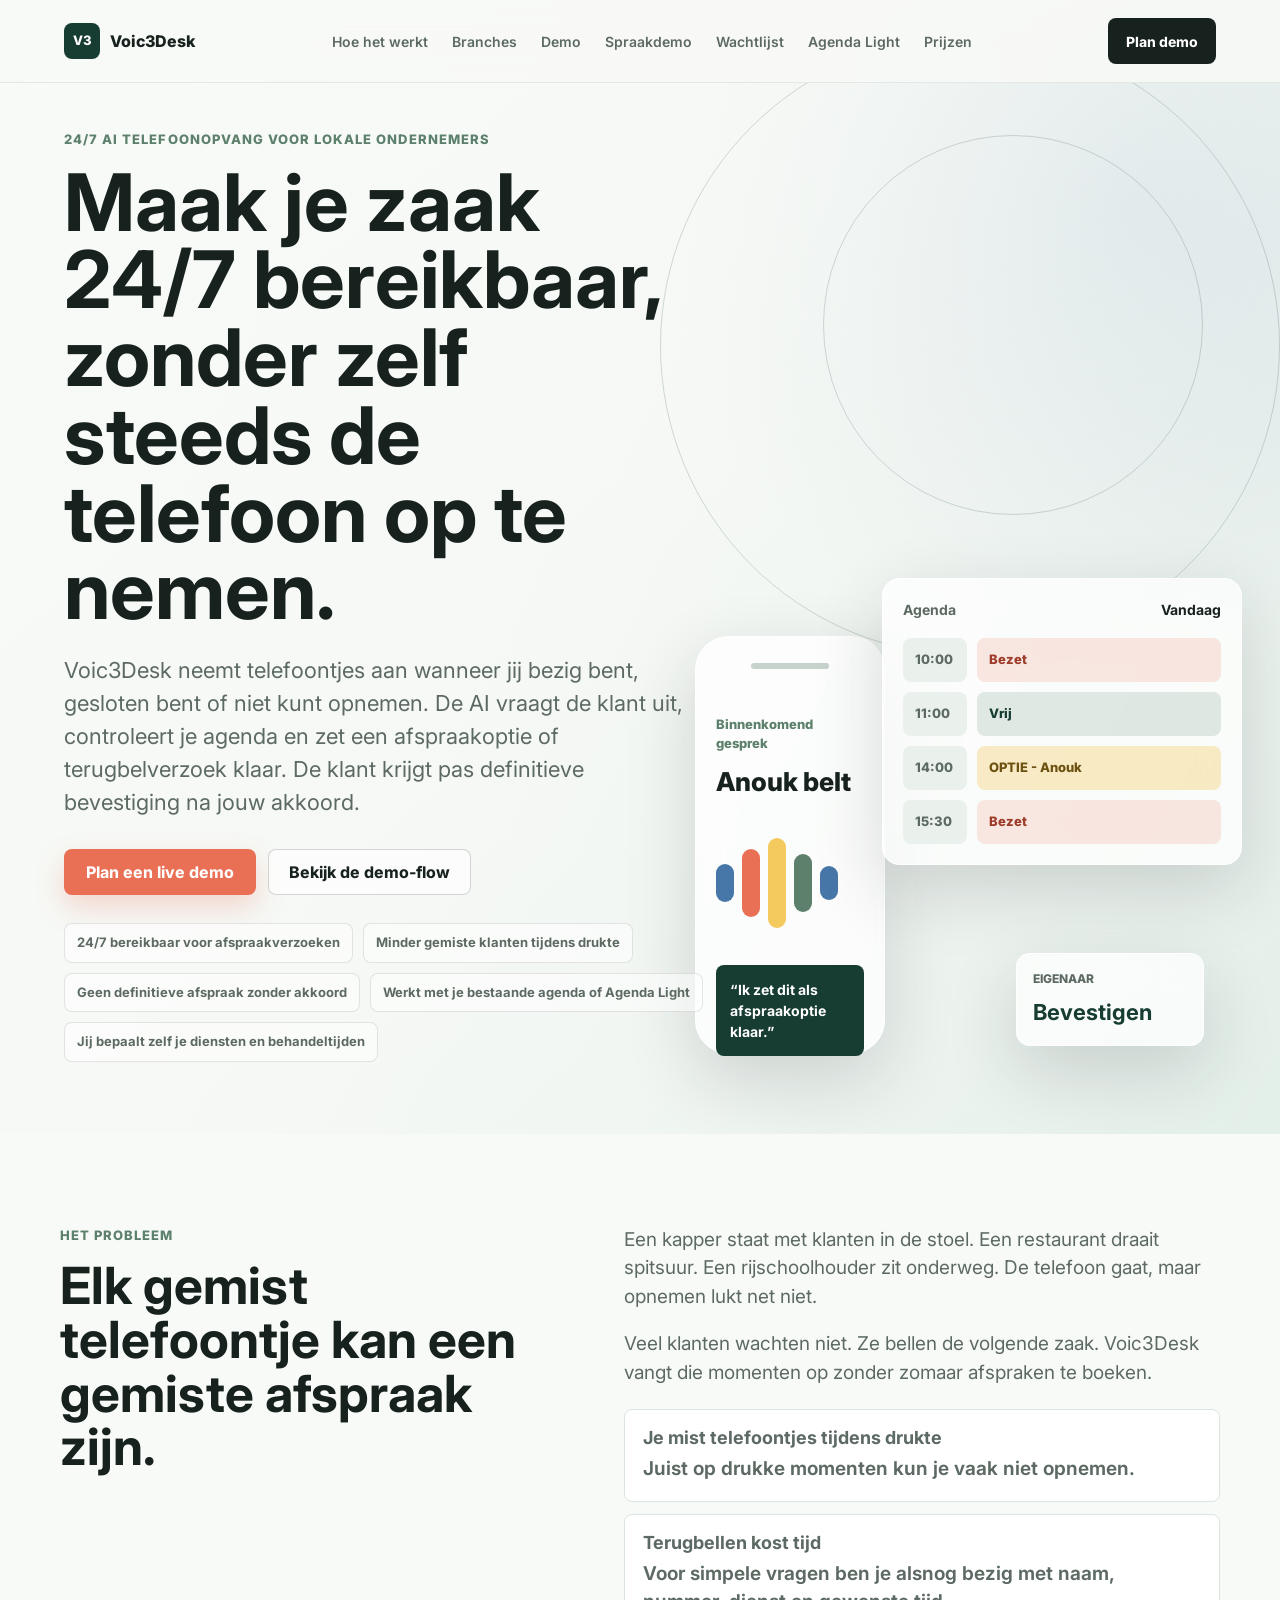
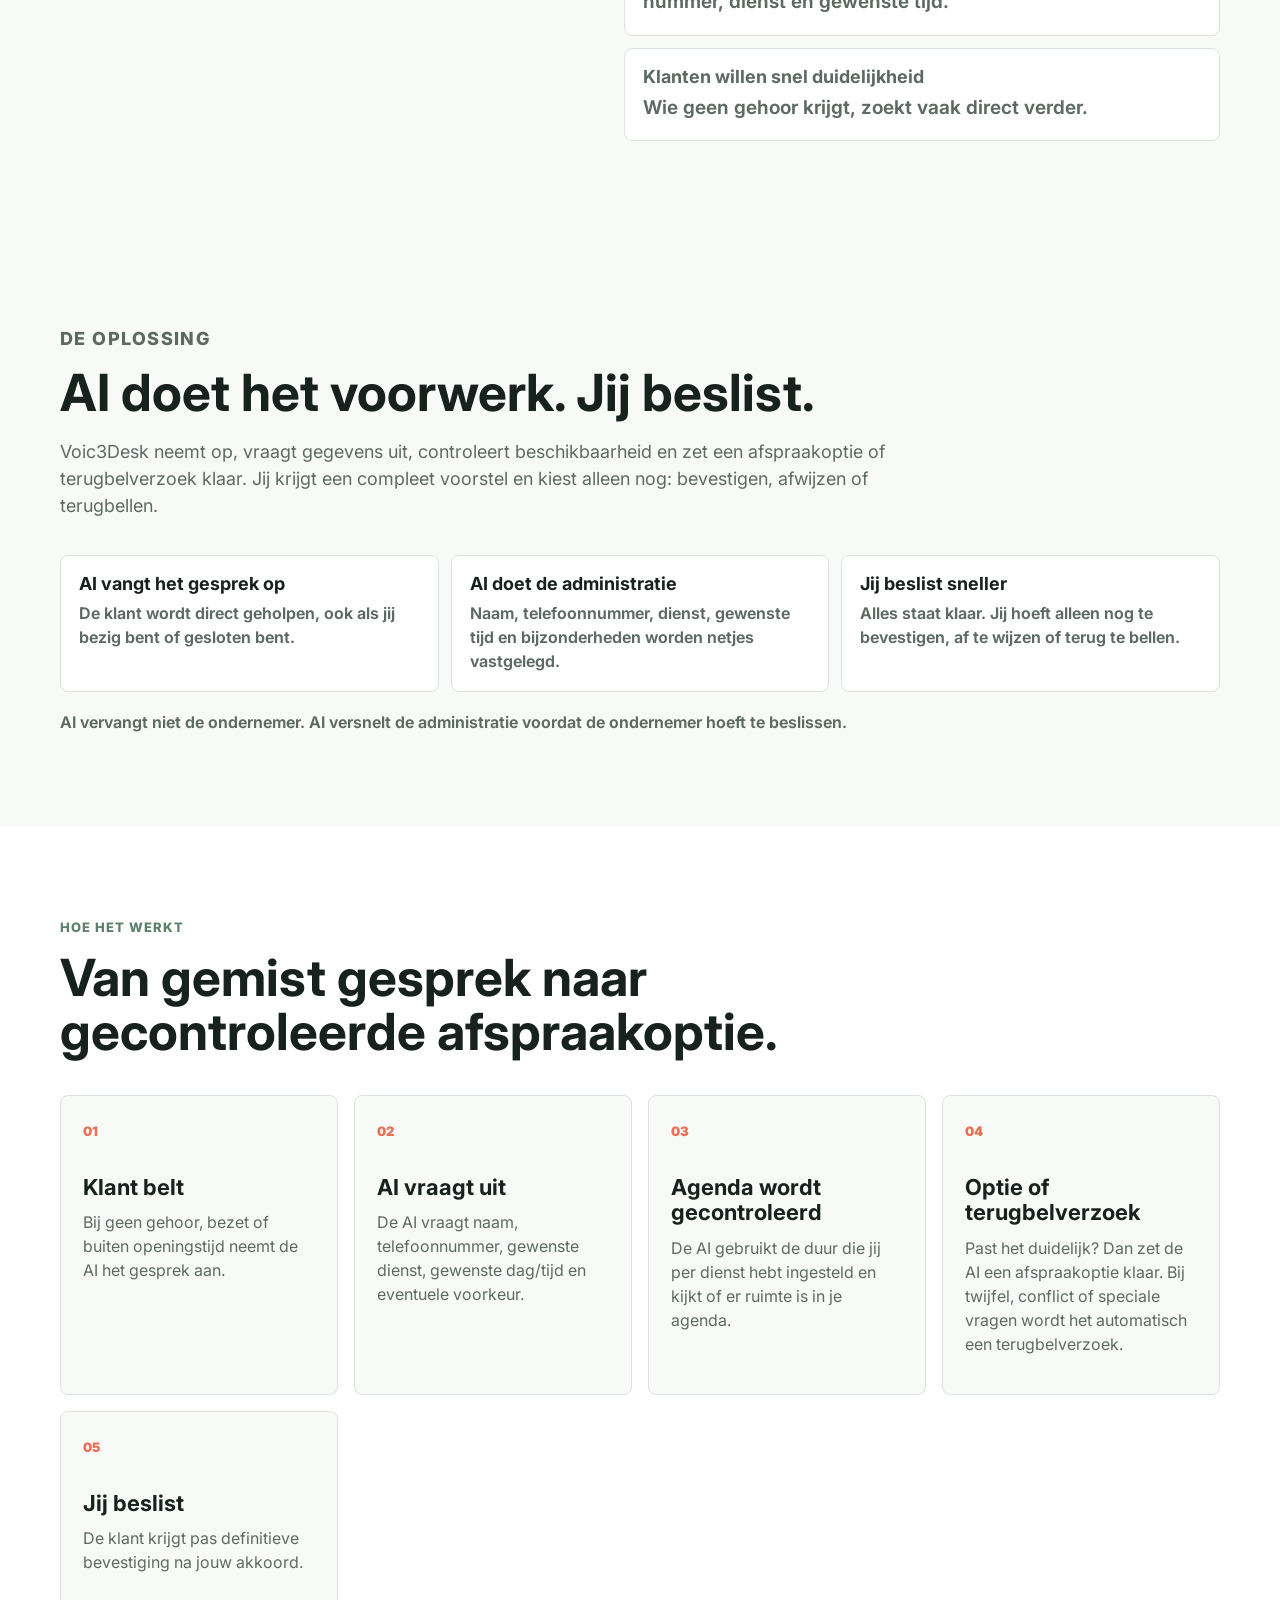
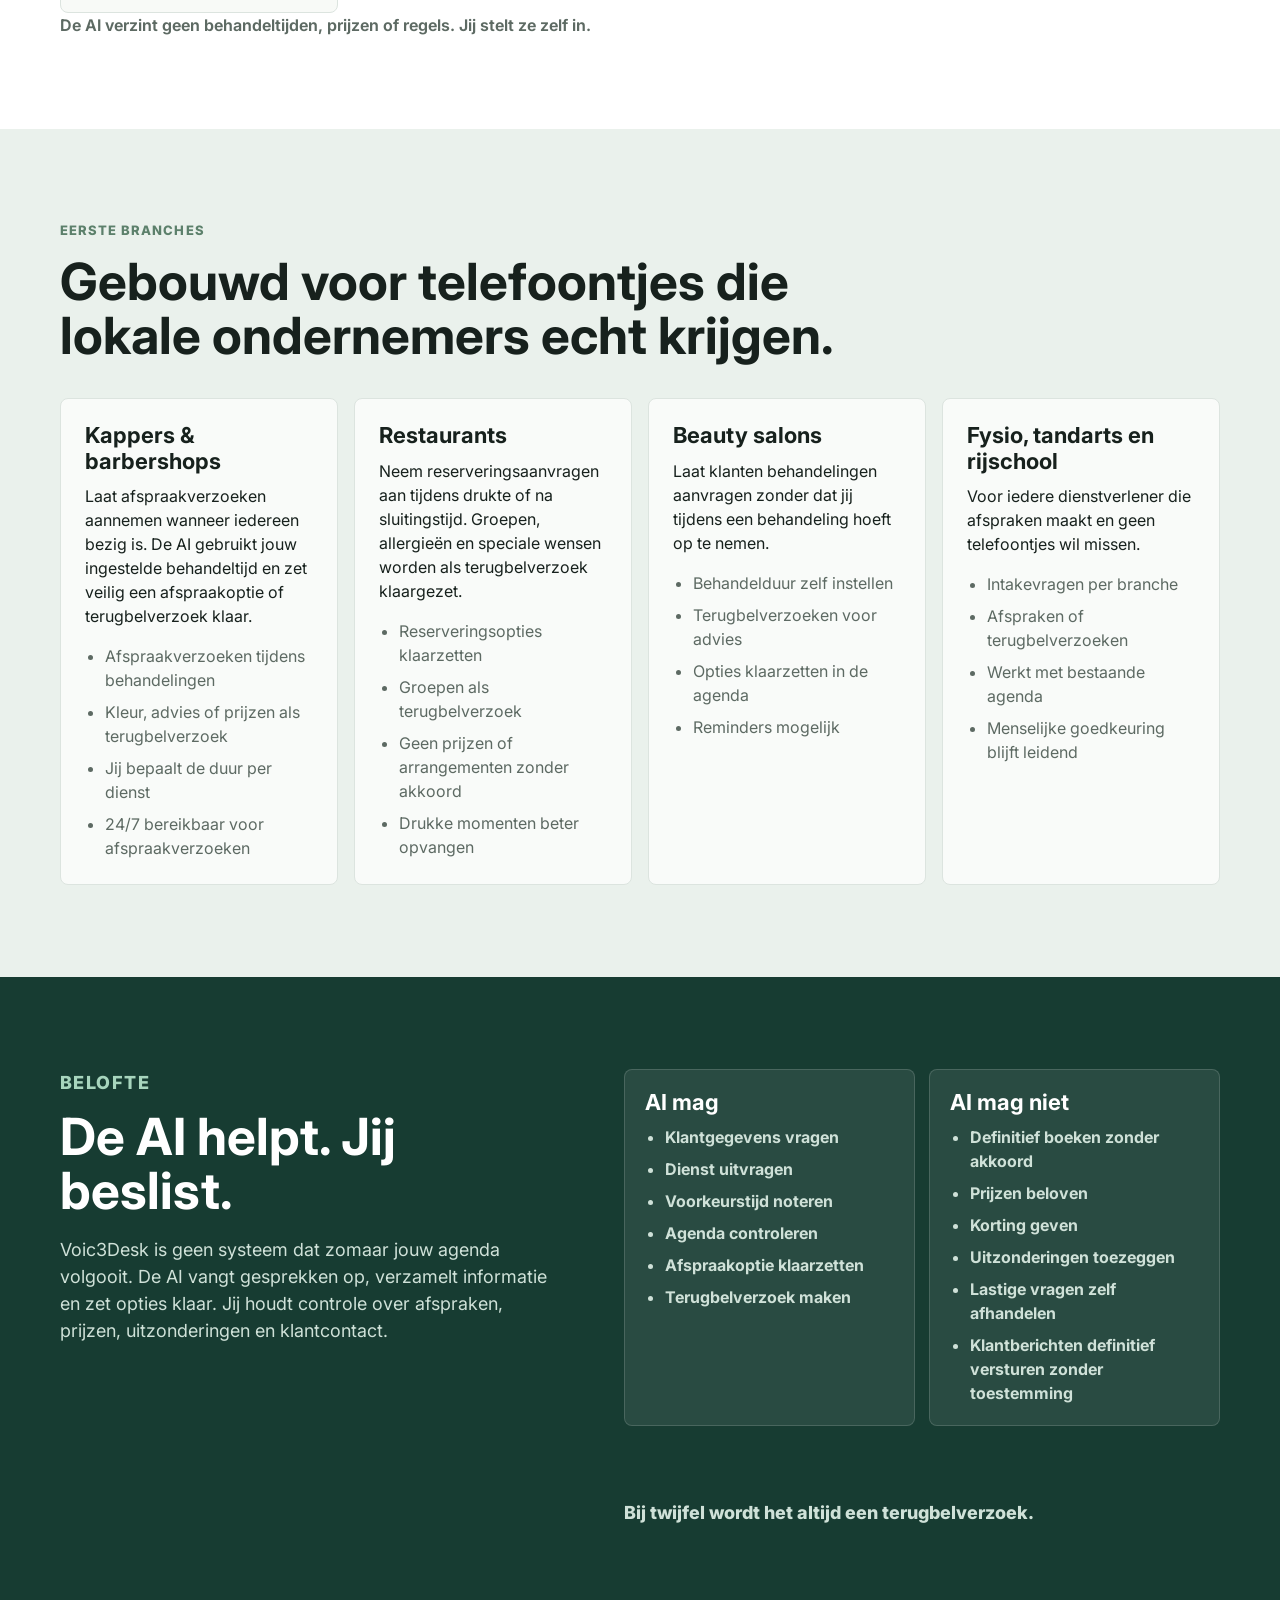
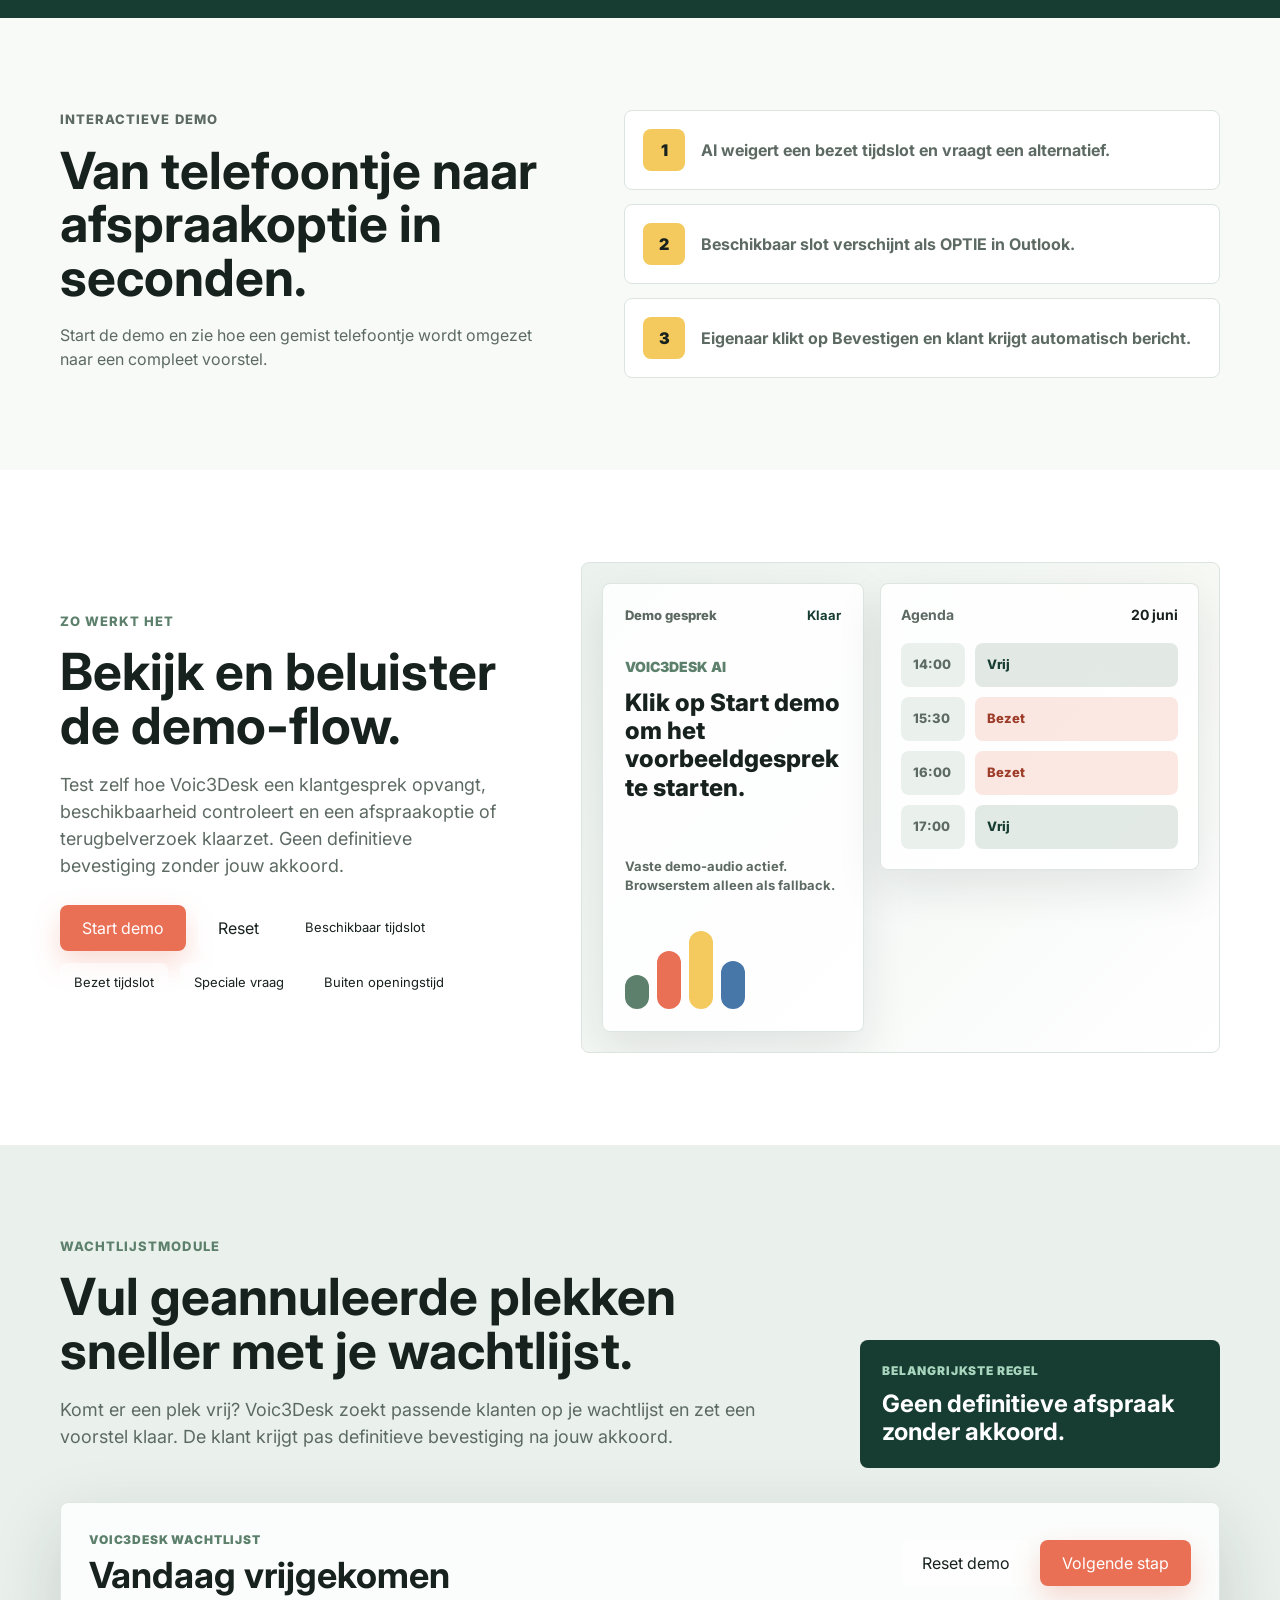
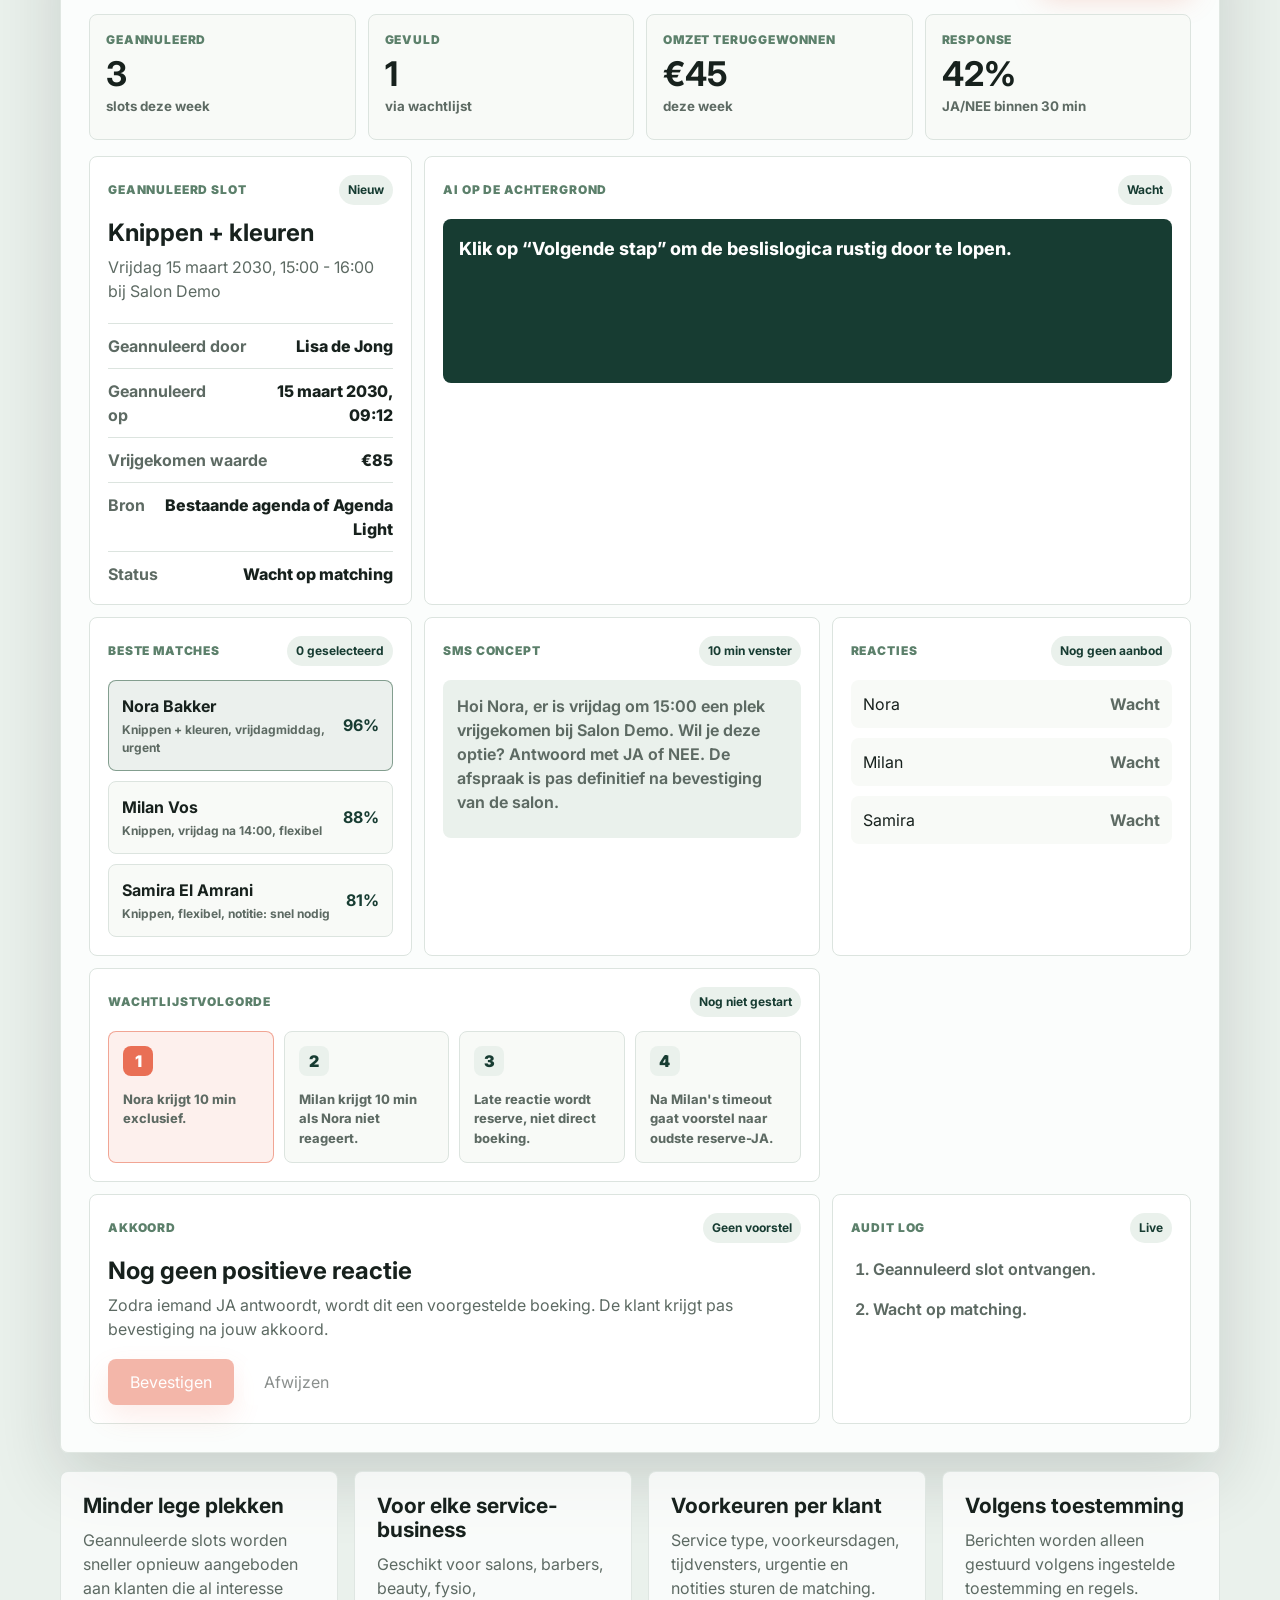
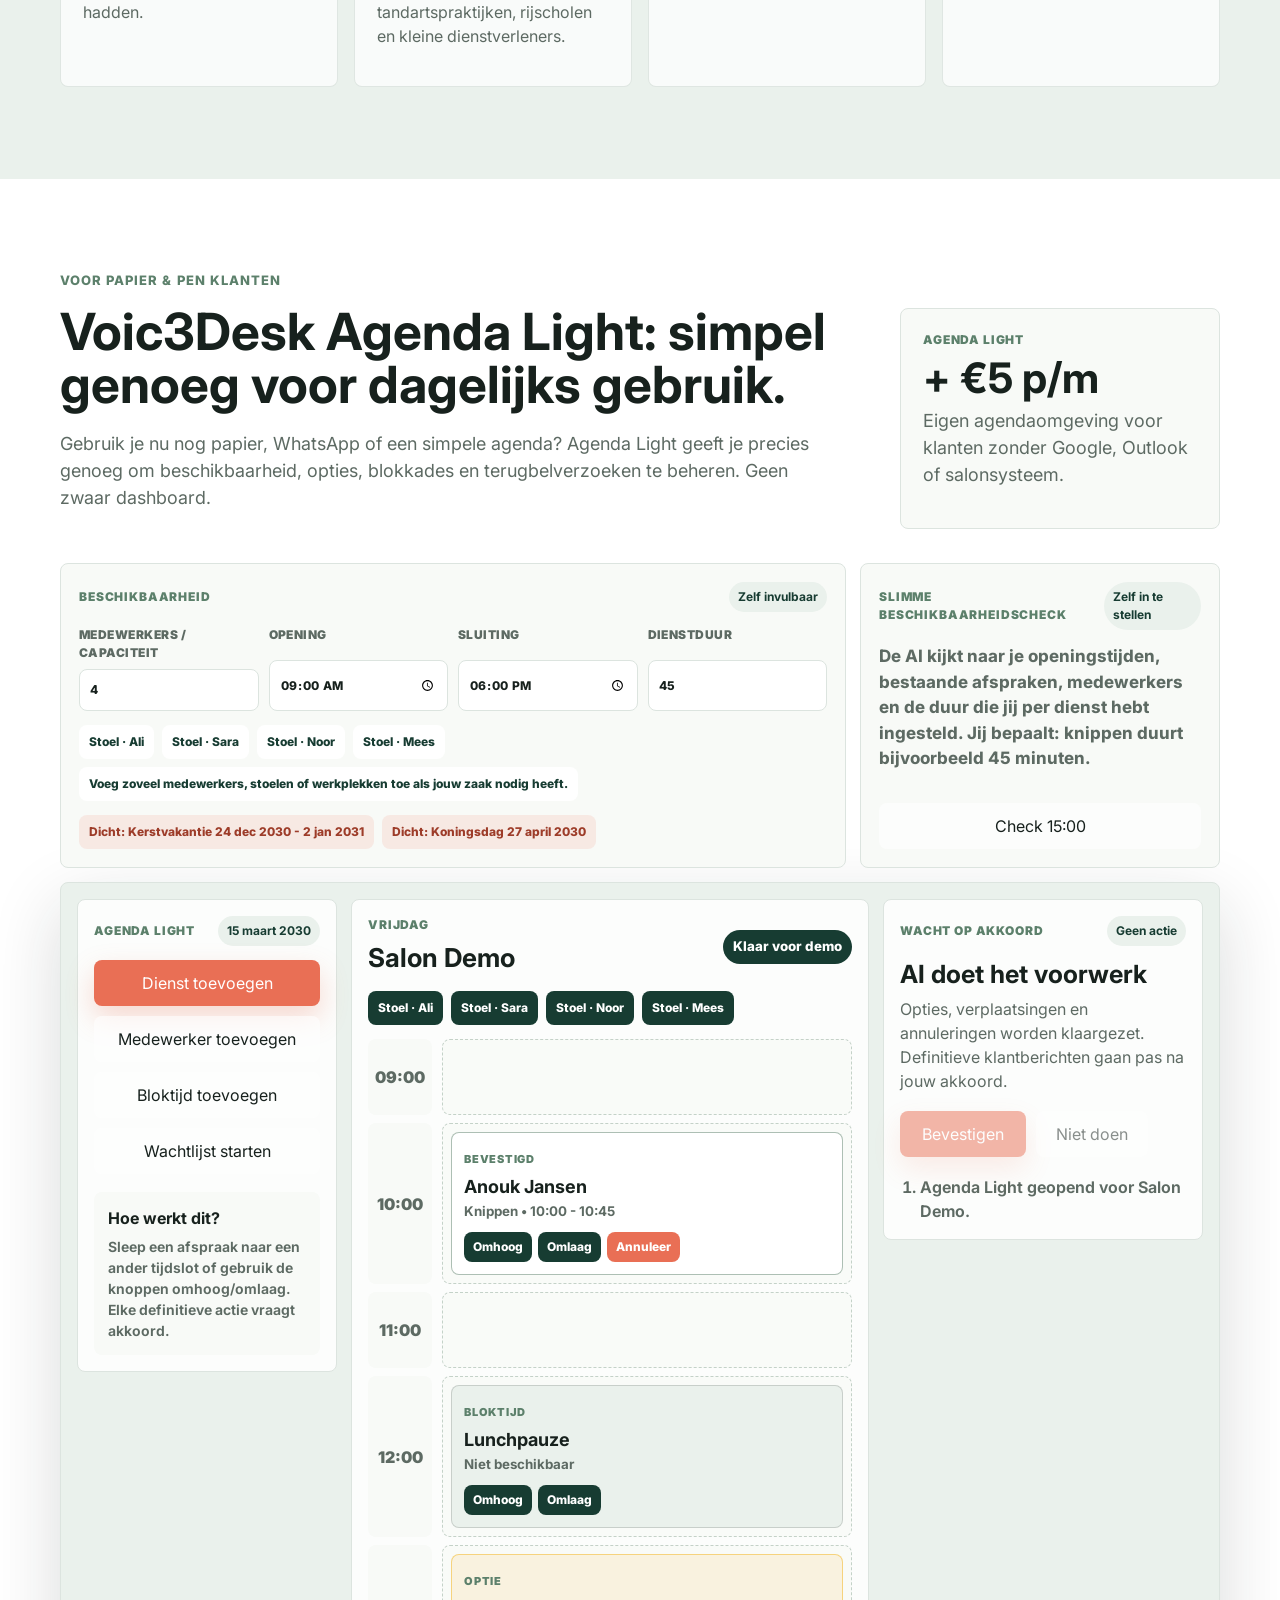
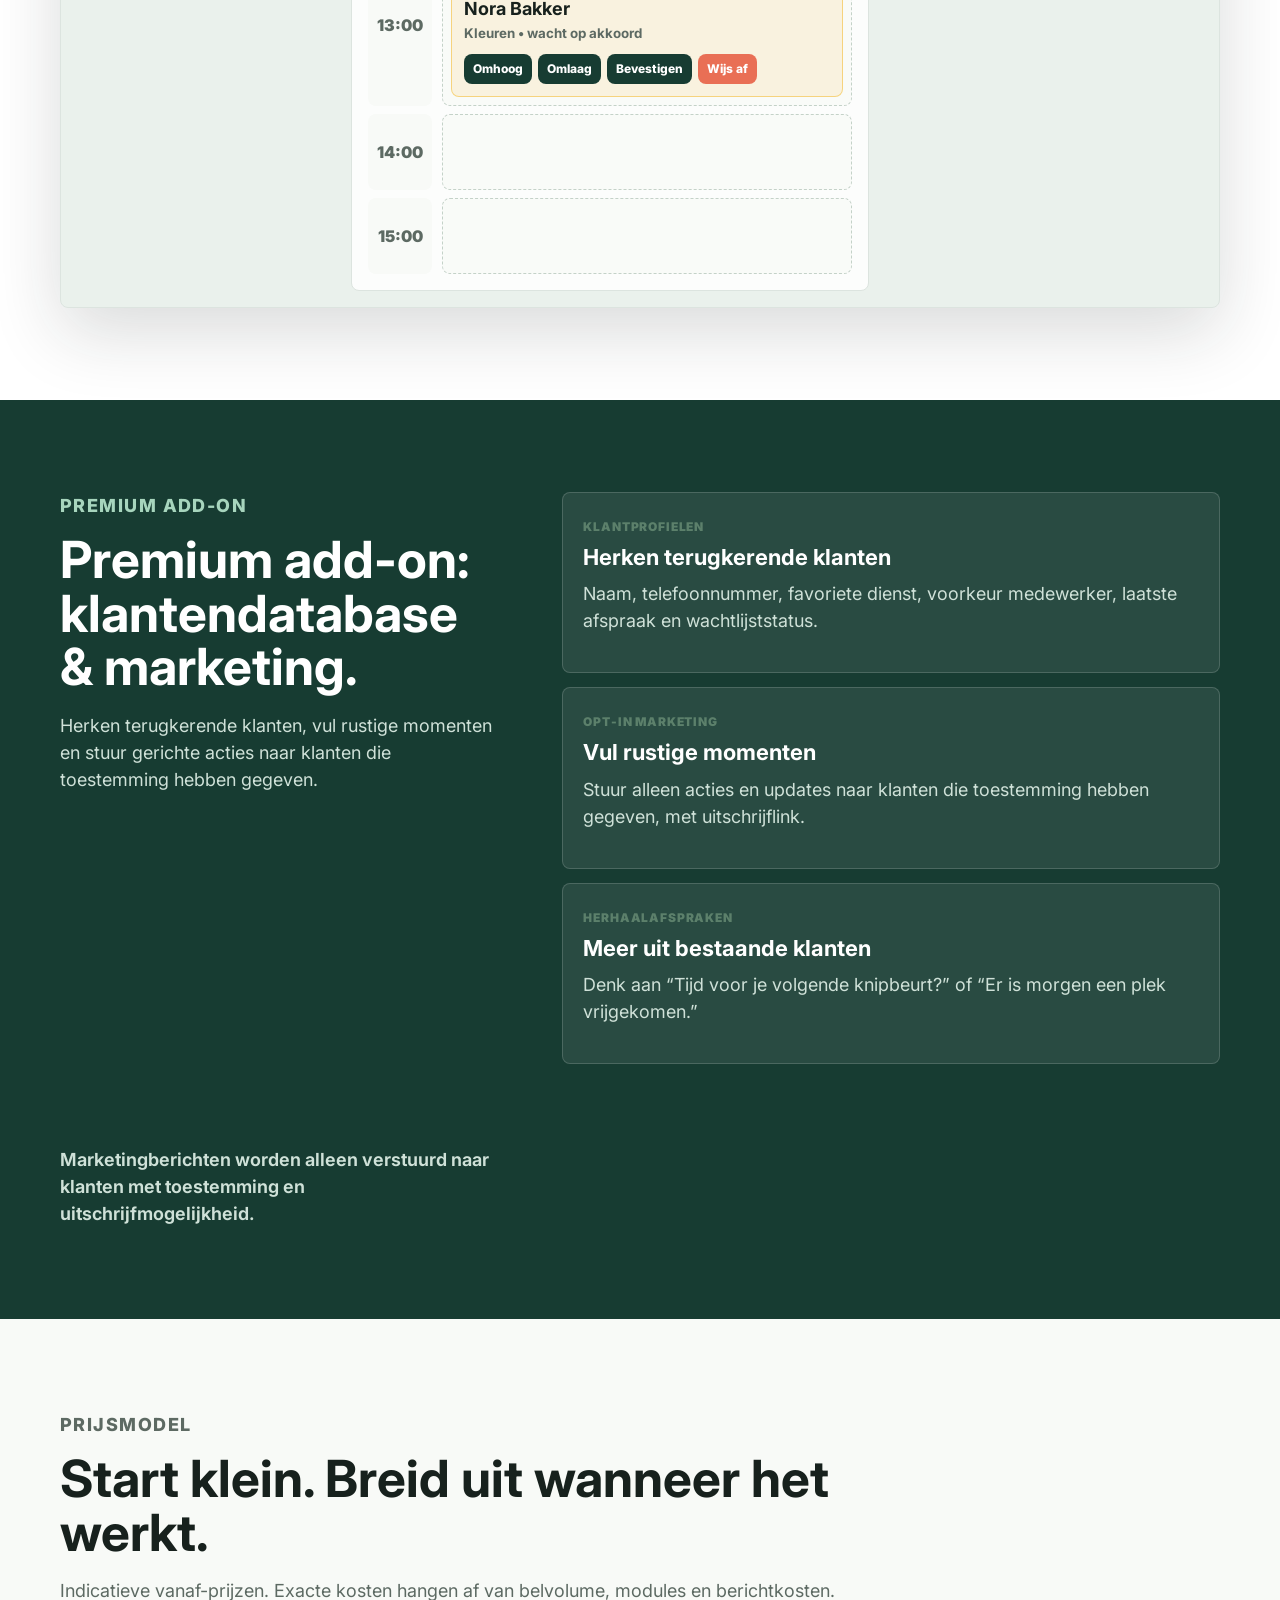
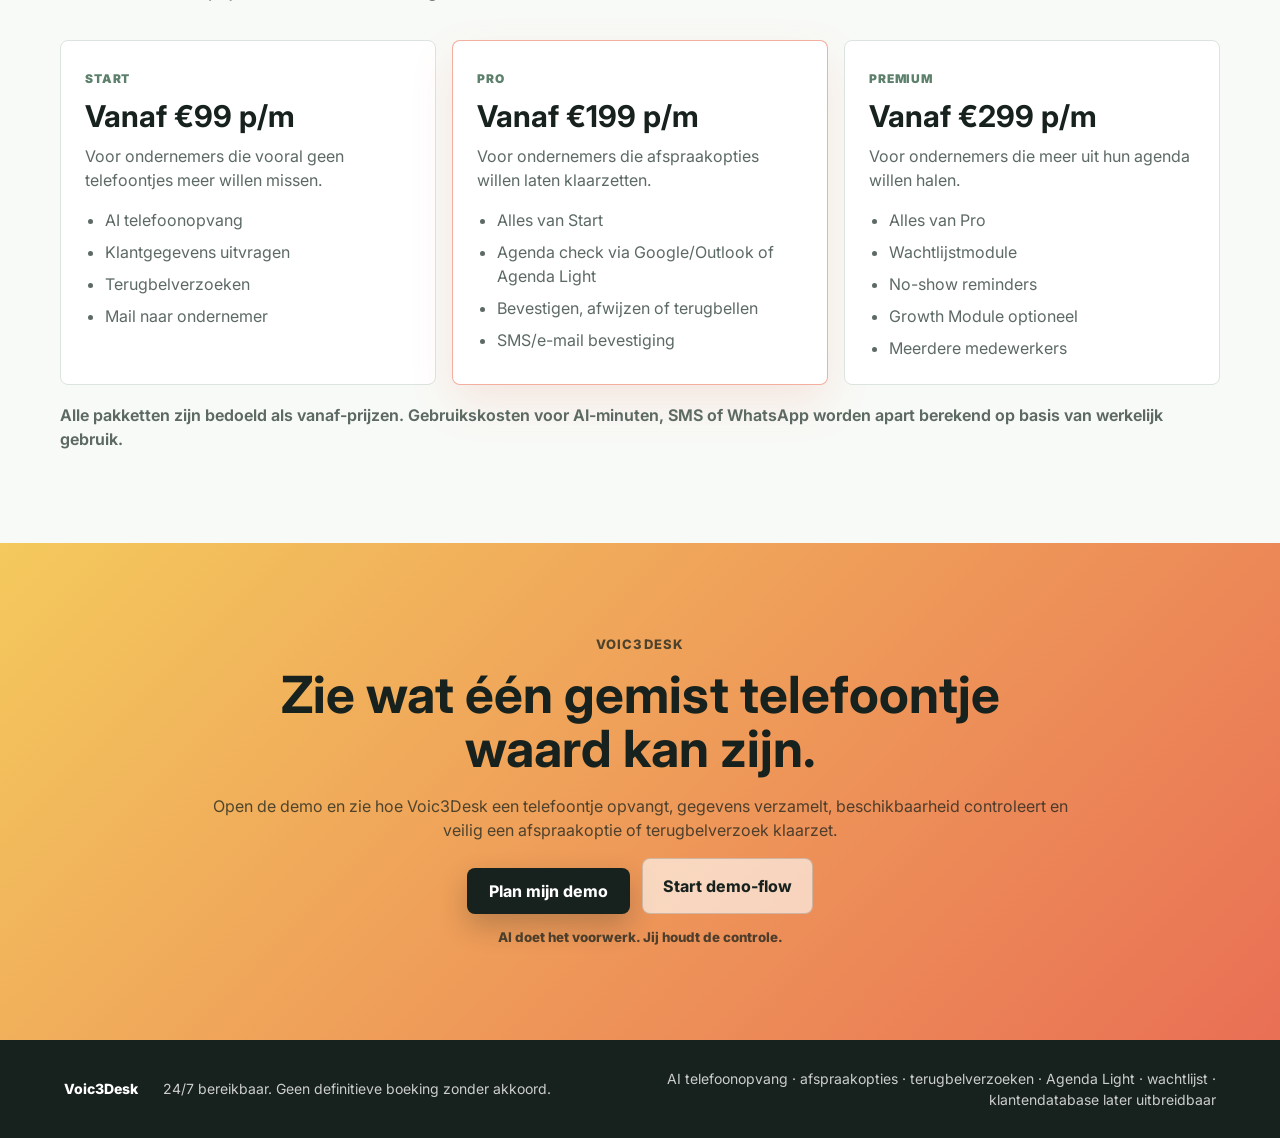
==== commit 53b8f519: "Add files via upload" ====
--- a/index.html
+++ b/index.html
@@ -332,27 +332,27 @@
             <div class="demo-calendar" aria-label="Demo agenda">
               <div class="calendar-head">
                 <span>Agenda</span>
-                <strong>Vrijdag</strong>
+                <strong>20 juni</strong>
               </div>
               <div class="calendar-grid">
-                <span class="time">10:00</span>
+                <span class="time">14:00</span>
+                <span class="free" id="slotOption">Vrij</span>
+                <span class="time">15:30</span>
+                <span class="busy" id="slotBusy">Bezet</span>
+                <span class="time">16:00</span>
                 <span class="busy">Bezet</span>
-                <span class="time">11:00</span>
+                <span class="time">17:00</span>
                 <span class="free" id="slotAvailable">Vrij</span>
-                <span class="time">14:00</span>
-                <span class="busy" id="slotBusy">Bezet</span>
-                <span class="time">15:00</span>
-                <span class="free" id="slotOption">Vrij</span>
               </div>
             </div>
 
             <div class="demo-mail" id="demoMail">
               <span>Voorstel</span>
-              <strong>Nieuwe optie wacht op akkoord</strong>
+              <strong>Conceptvoorstel wacht op telefoonnummer</strong>
               <div class="mail-actions">
-                <span>Bevestigen</span>
-                <span>Afwijzen</span>
-                <span>Terugbellen</span>
+                <span>20 juni</span>
+                <span>14:00</span>
+                <span>Johan voorkeur</span>
               </div>
             </div>
           </div>
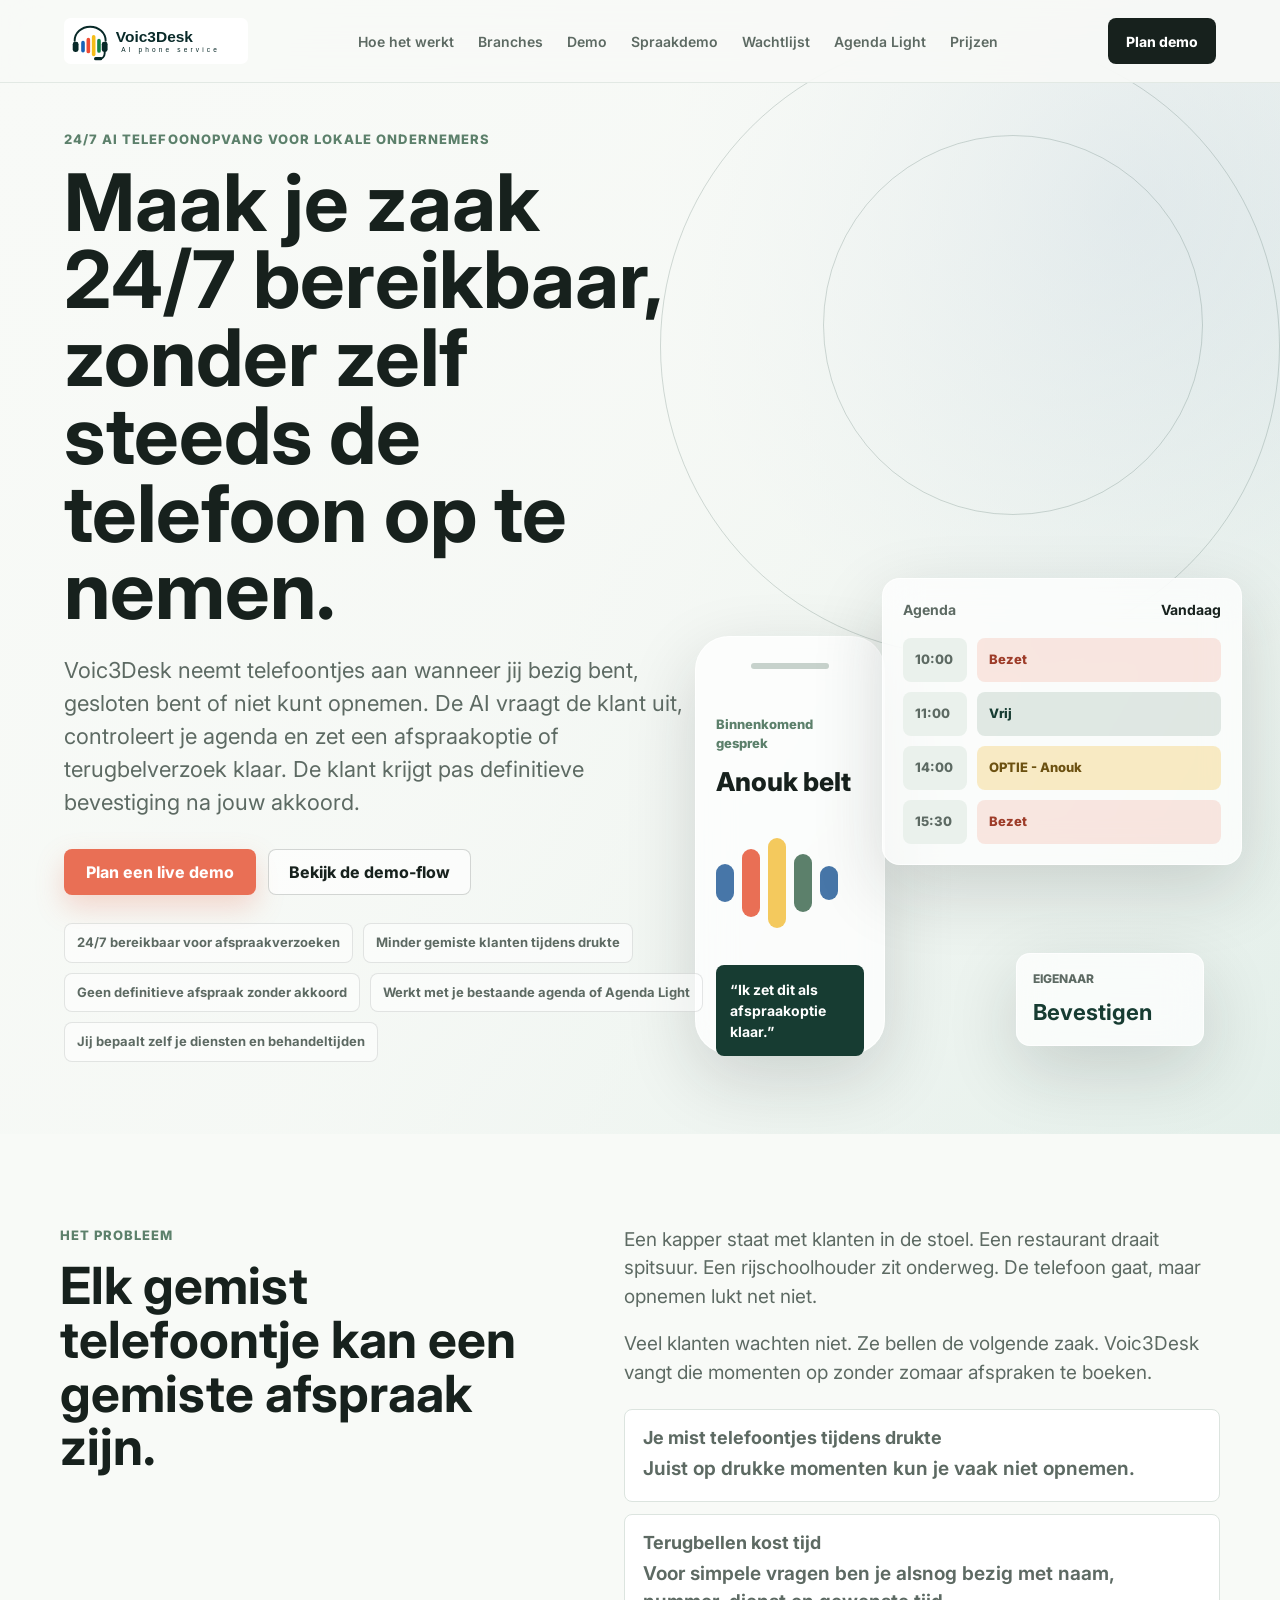
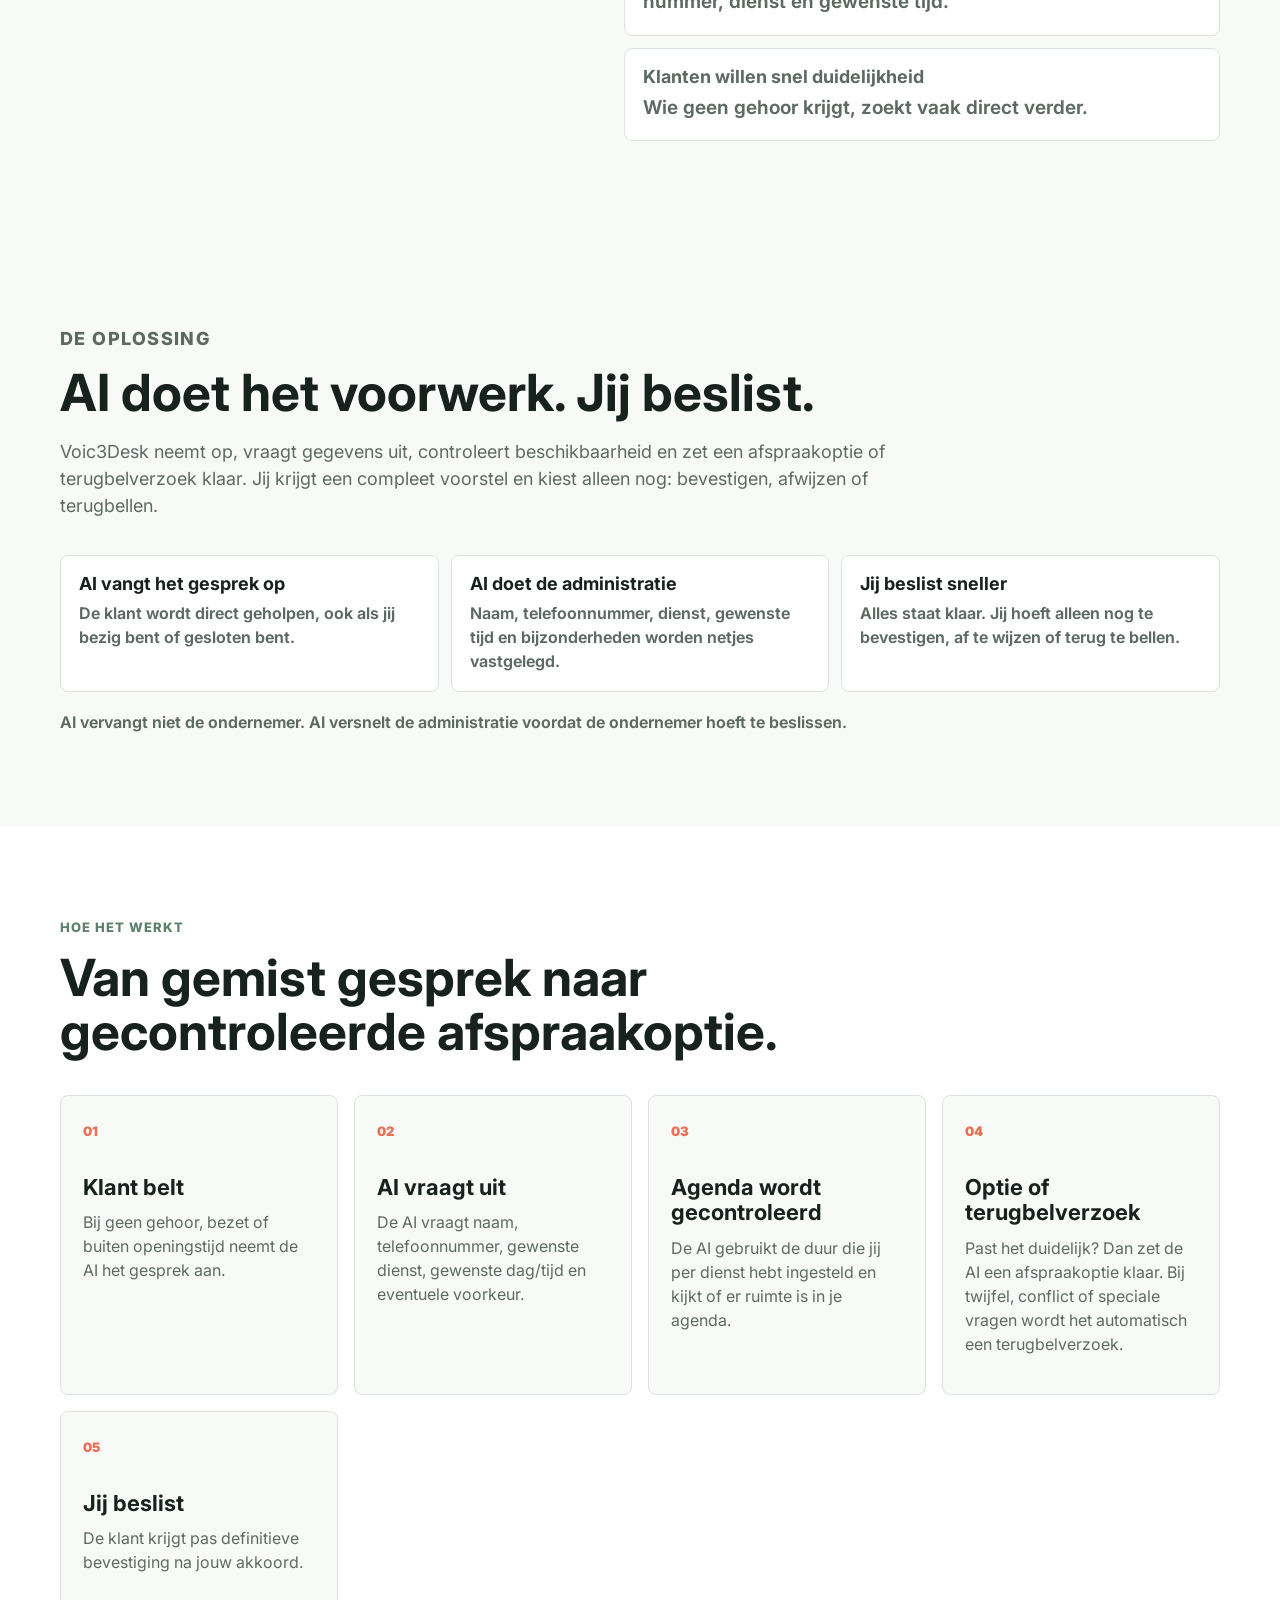
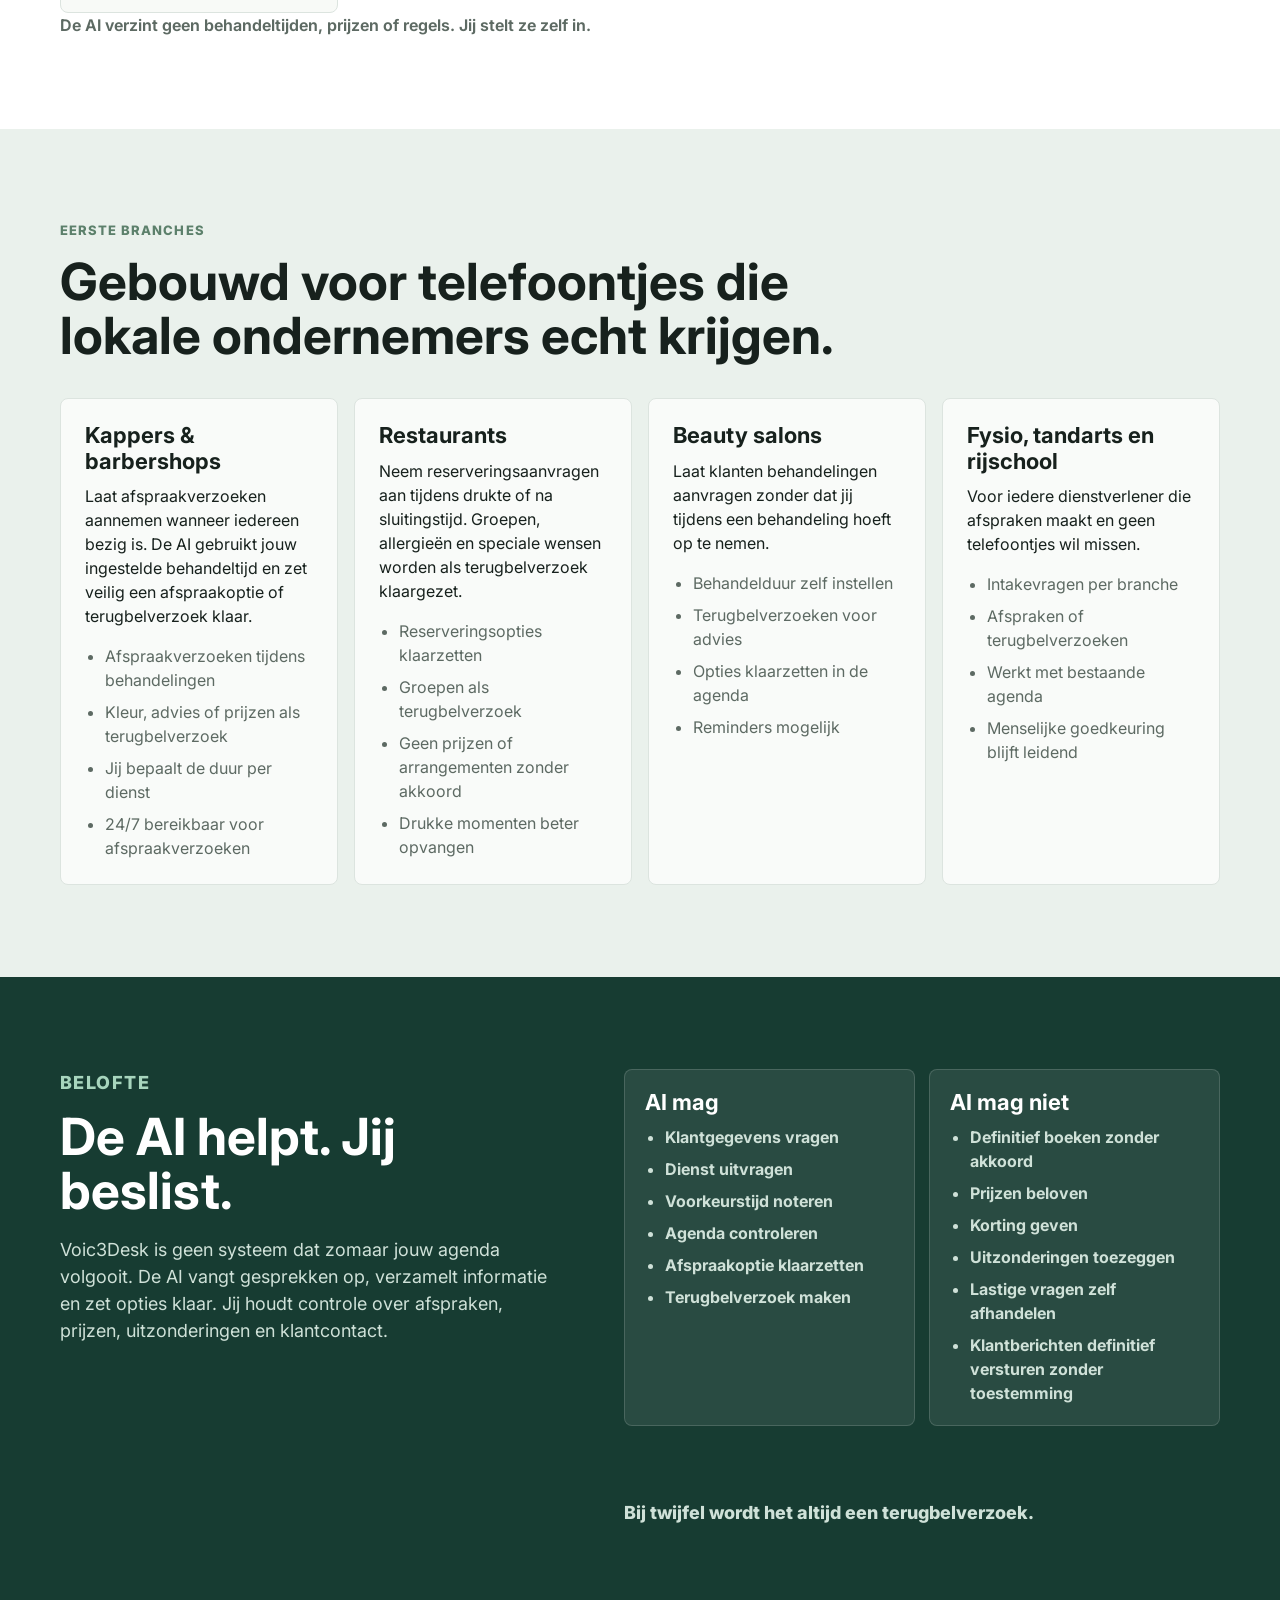
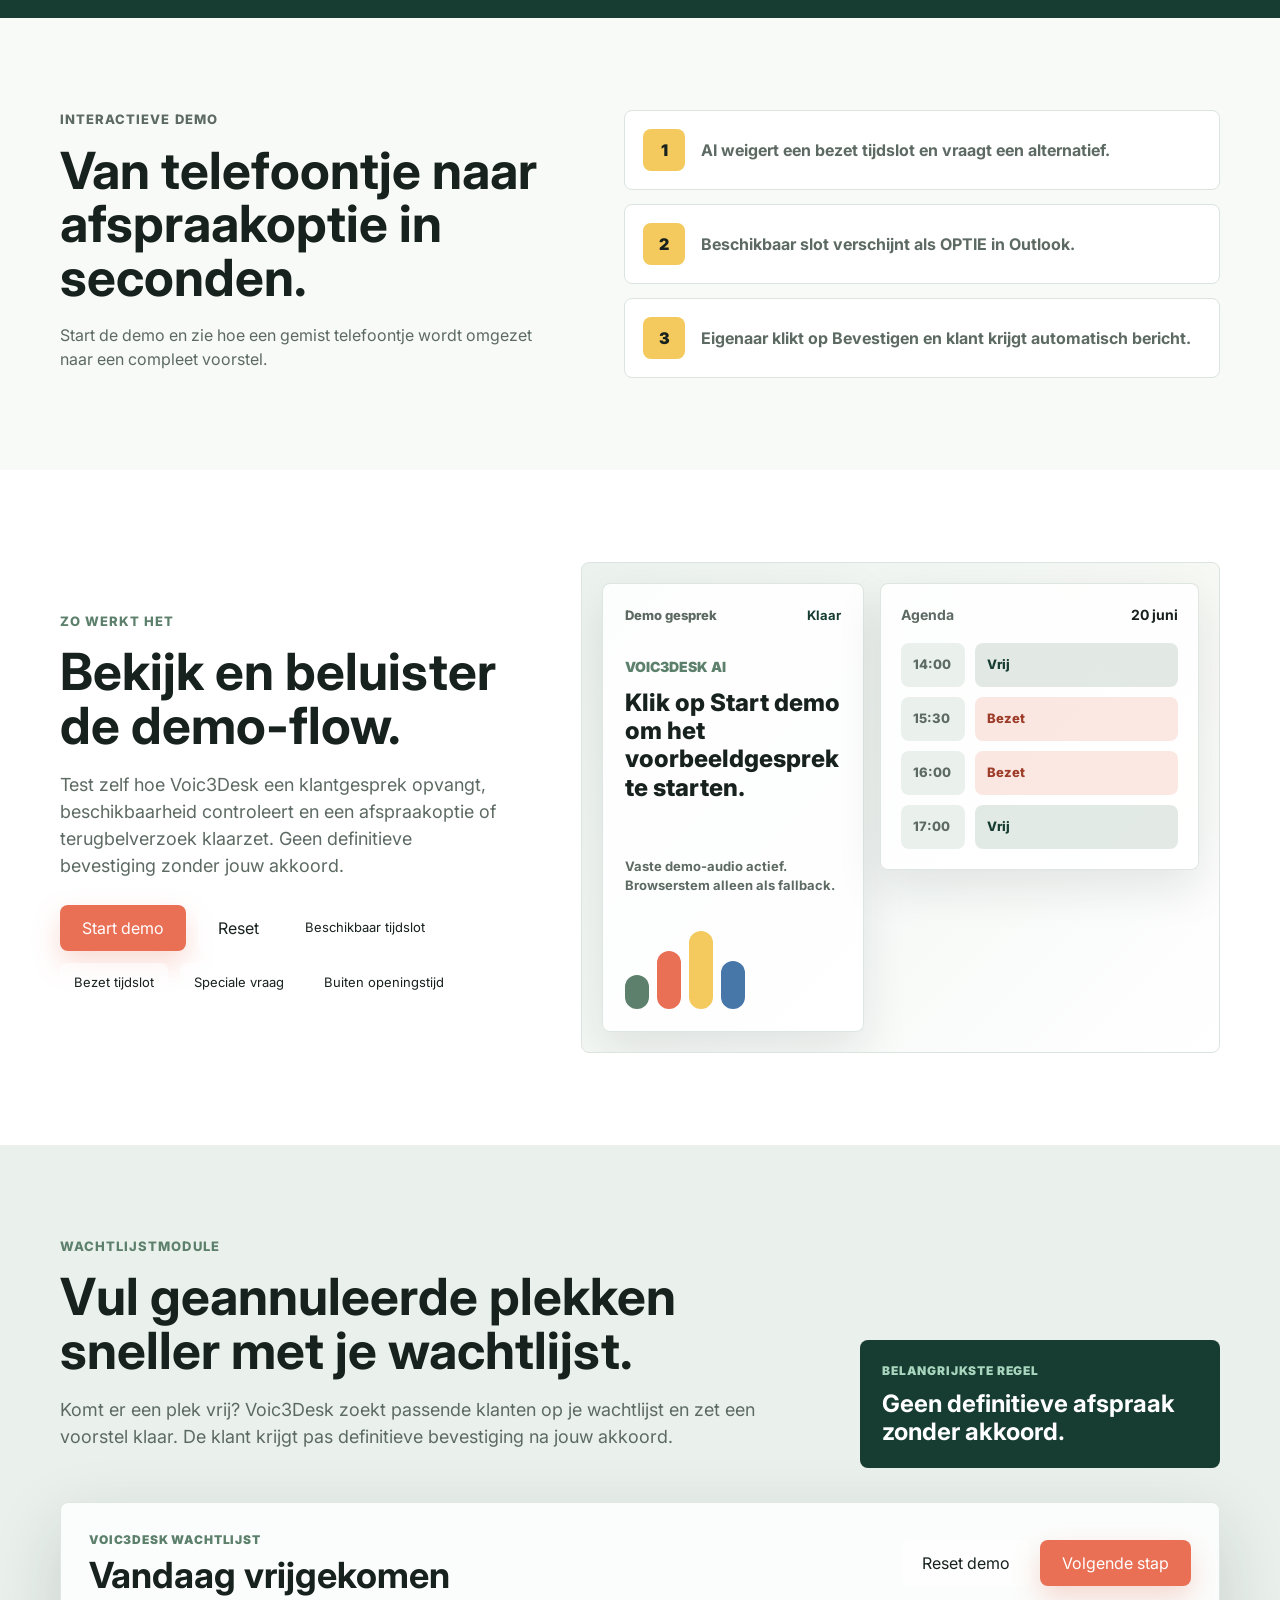
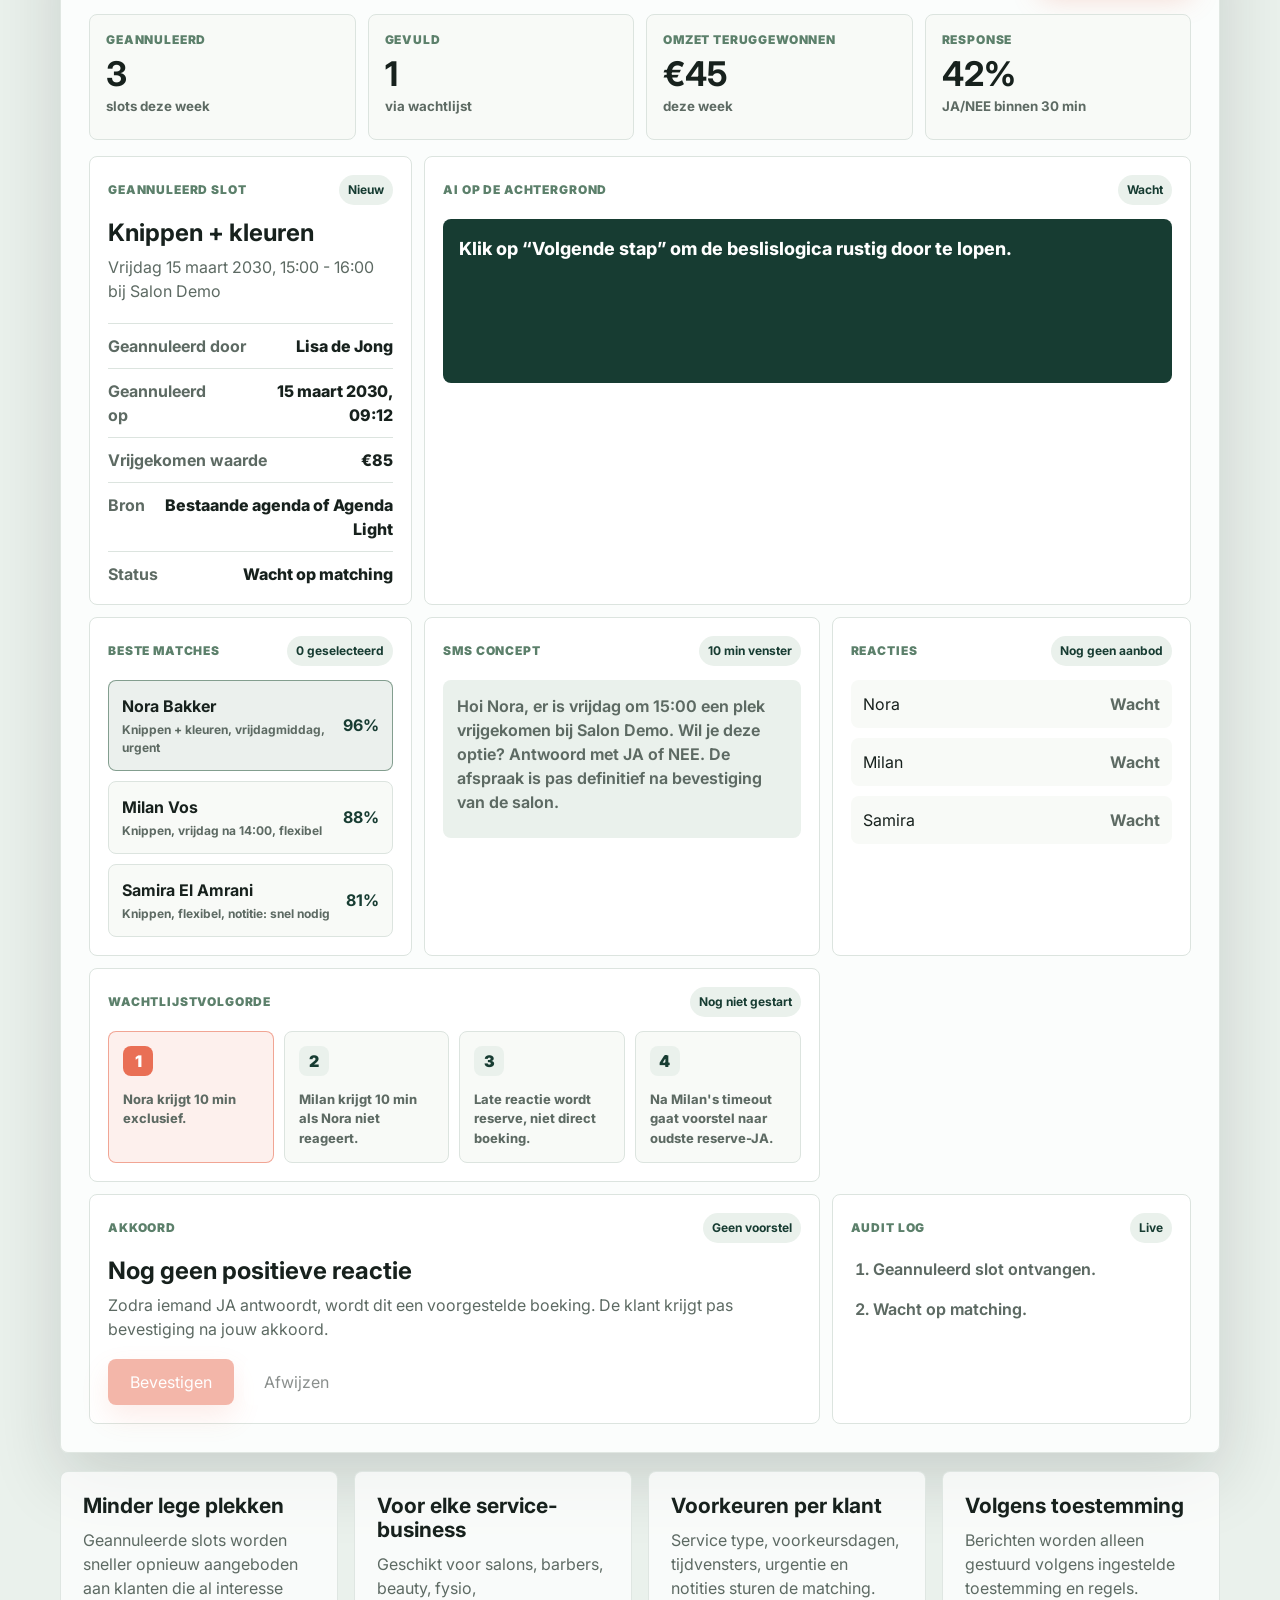
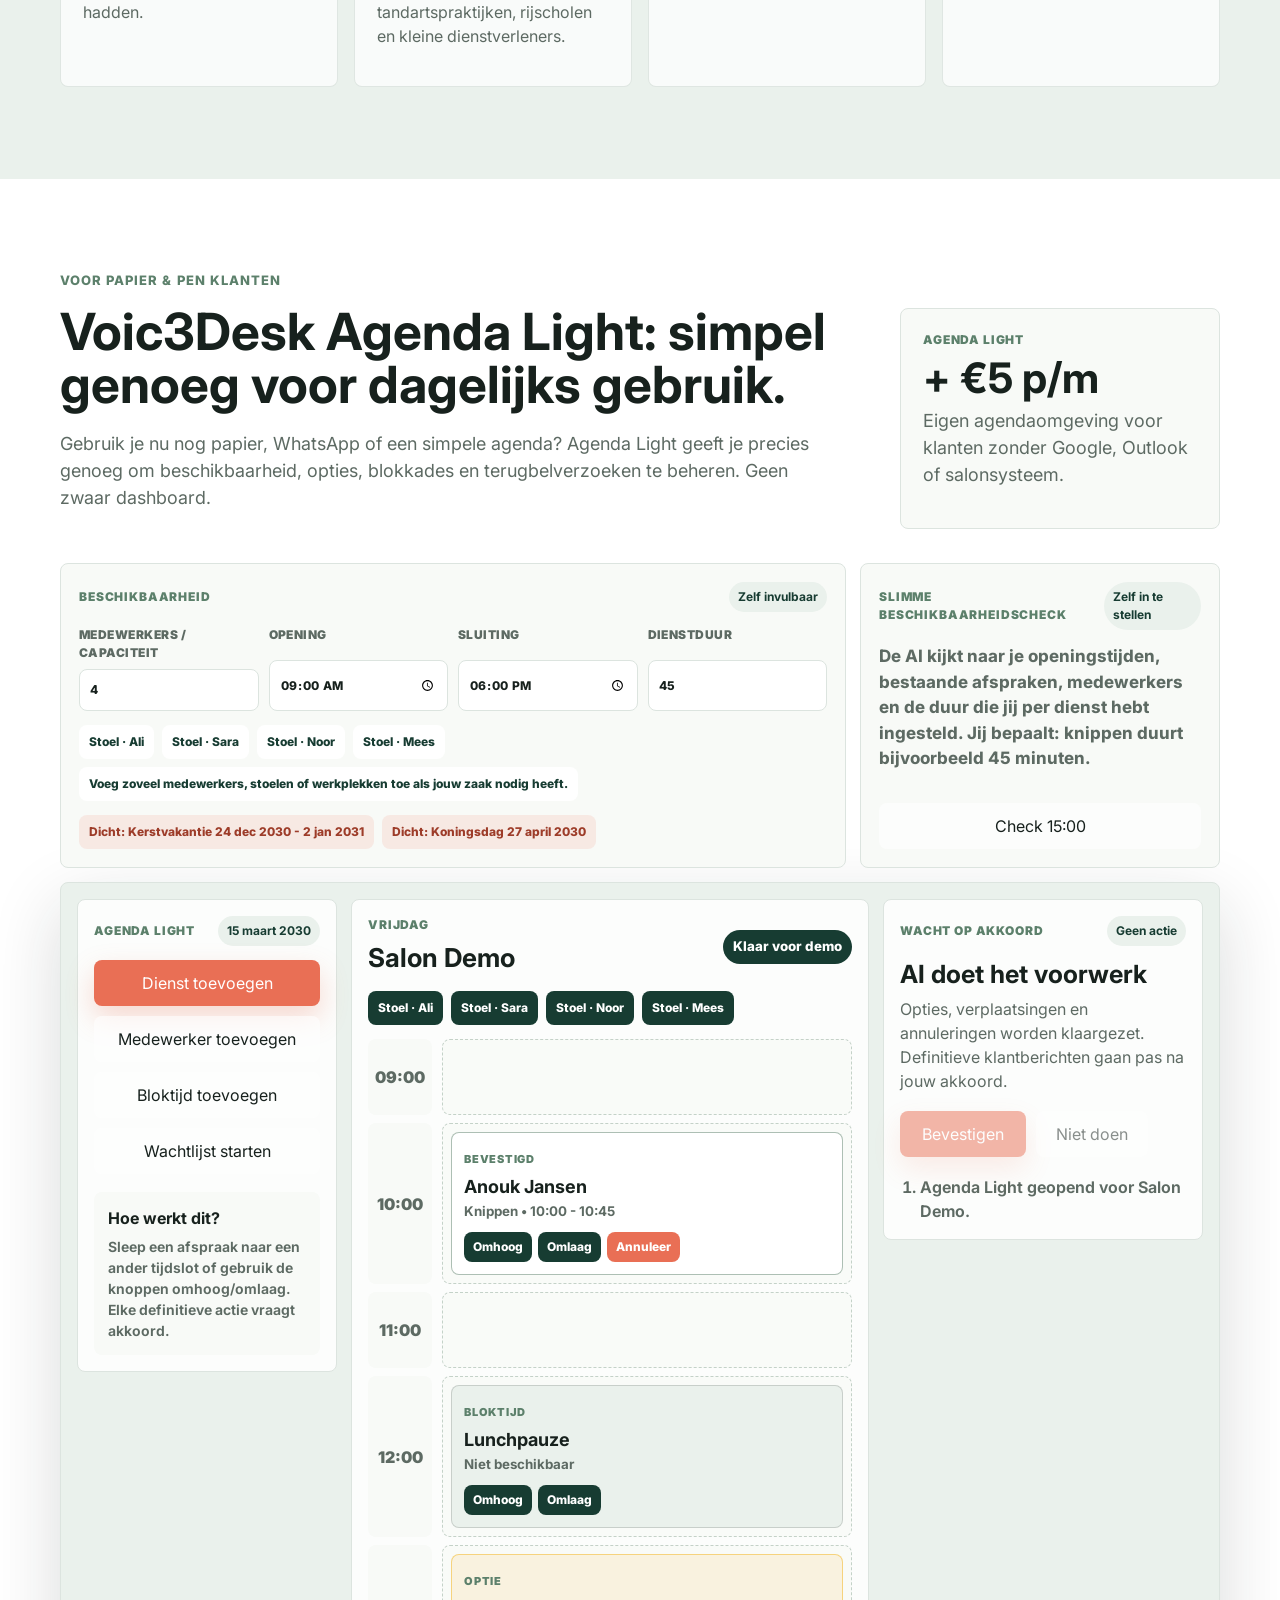
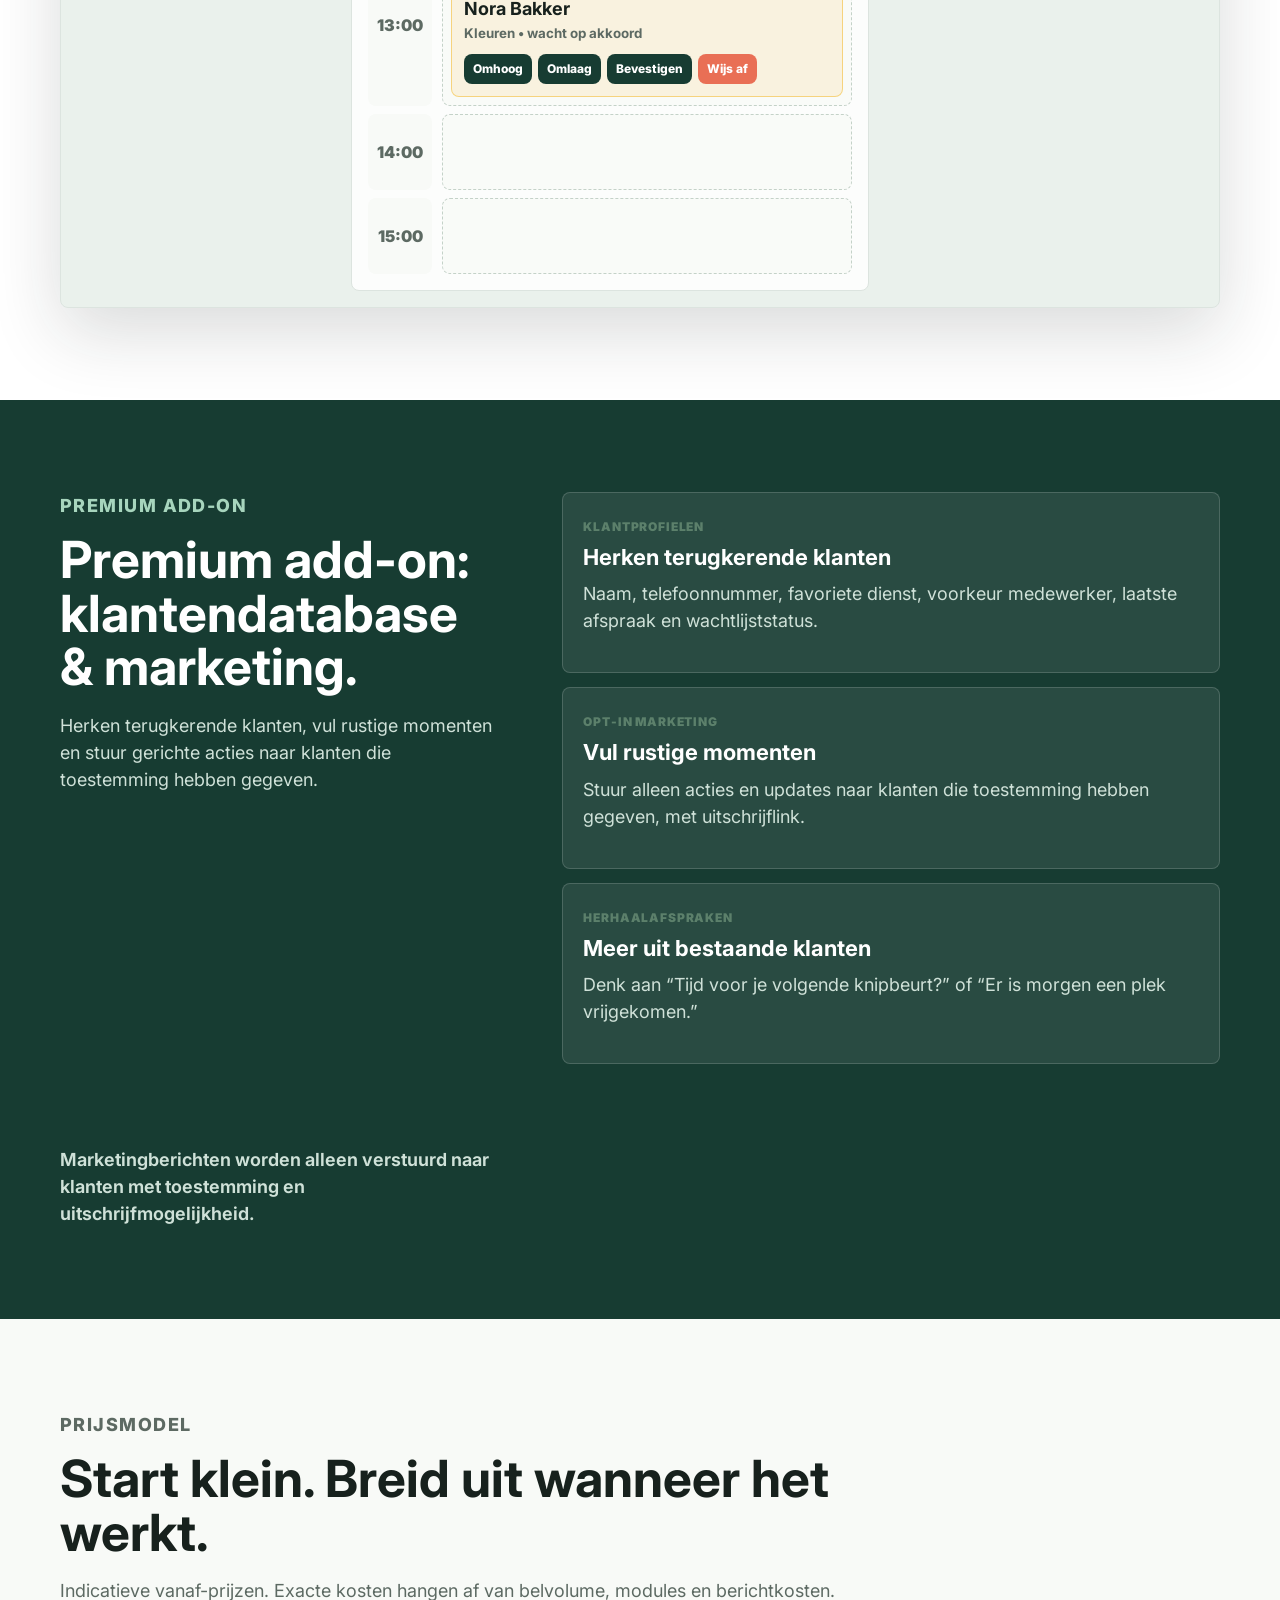
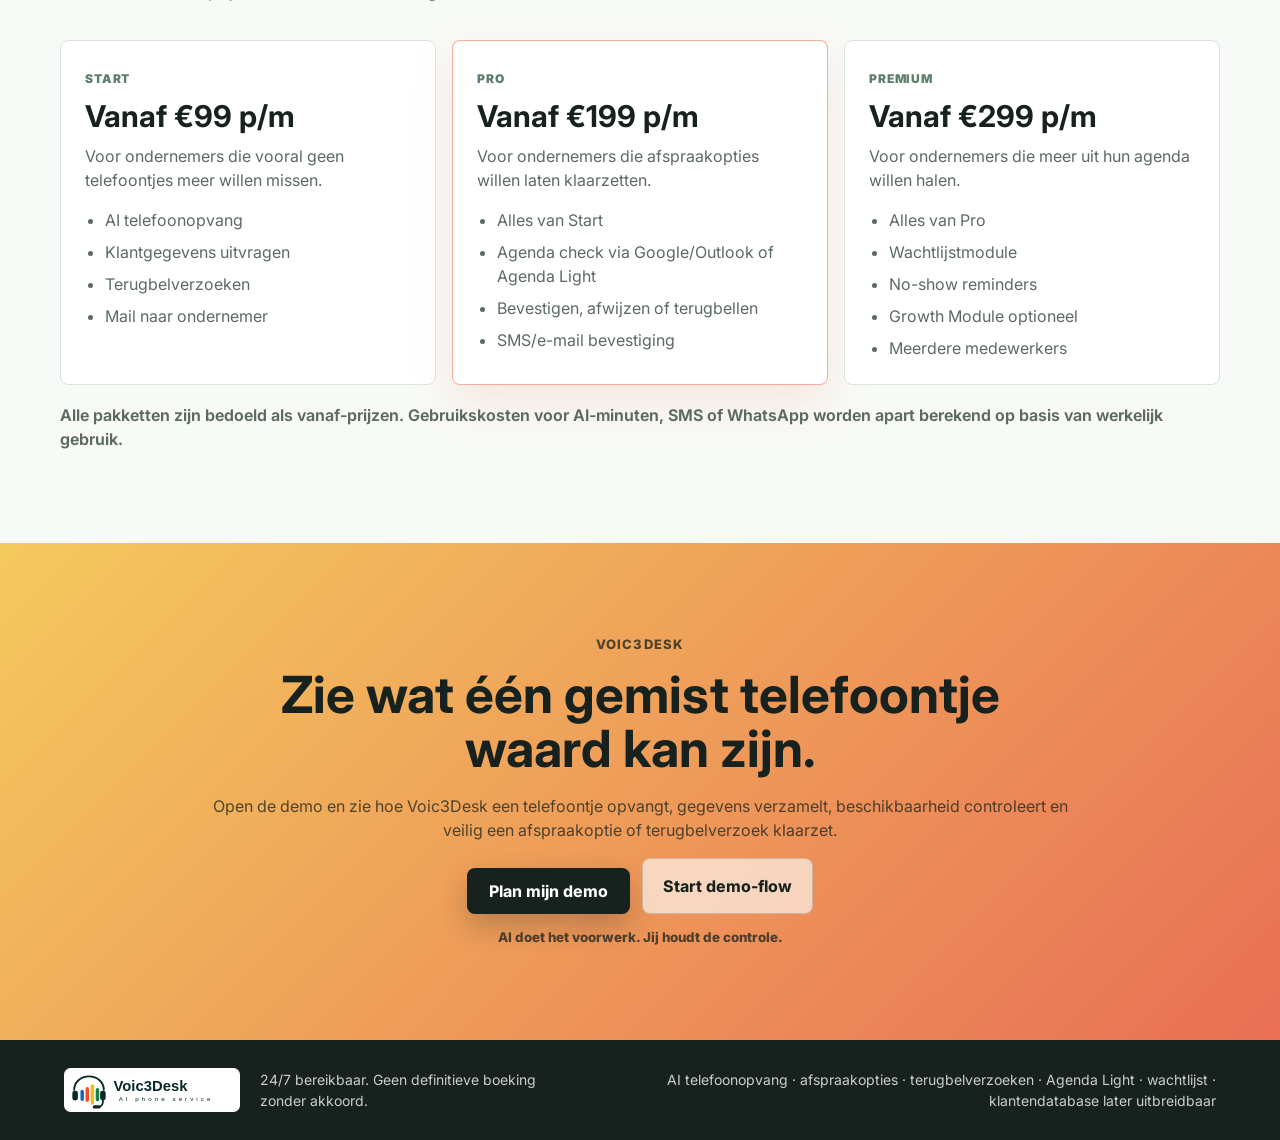
==== commit 8fd01051: "Add files via upload" ====
--- a/index.html
+++ b/index.html
@@ -8,6 +8,7 @@
       name="description"
       content="Voic3Desk maakt lokale ondernemers 24/7 bereikbaar. De AI neemt op, vraagt uit, checkt je agenda en zet opties of terugbelverzoeken klaar. Jij beslist."
     />
+    <link rel="icon" href="assets/brand/voic3desk-icon.svg" type="image/svg+xml" />
     <link rel="preconnect" href="https://fonts.googleapis.com" />
     <link rel="preconnect" href="https://fonts.gstatic.com" crossorigin />
     <link
@@ -19,8 +20,7 @@
   <body>
     <header class="site-header" aria-label="Hoofdnavigatie">
       <a class="brand" href="#top" aria-label="Voic3Desk home">
-        <span class="brand-mark">V3</span>
-        <span>Voic3Desk</span>
+        <img class="brand-logo" src="assets/brand/voic3desk-logo.svg" alt="Voic3Desk AI phone service" />
       </a>
       <nav class="nav-links" aria-label="Pagina onderdelen">
         <a href="#werkt">Hoe het werkt</a>
@@ -859,7 +859,7 @@
     </main>
 
     <footer class="site-footer">
-      <span>Voic3Desk</span>
+      <img class="footer-logo" src="assets/brand/voic3desk-logo.svg" alt="Voic3Desk AI phone service" />
       <span>24/7 bereikbaar. Geen definitieve boeking zonder akkoord.</span>
       <span>AI telefoonopvang · afspraakopties · terugbelverzoeken · Agenda Light · wachtlijst · klantendatabase later uitbreidbaar</span>
     </footer>
--- a/styles.css
+++ b/styles.css
@@ -53,20 +53,19 @@
 .brand {
   display: inline-flex;
   align-items: center;
-  gap: 10px;
-  font-weight: 800;
-}
-
-.brand-mark {
-  display: grid;
-  width: 36px;
-  height: 36px;
-  place-items: center;
-  border-radius: 8px;
-  background: var(--forest);
-  color: var(--white);
-  font-size: 13px;
-  letter-spacing: 0;
+  min-width: 178px;
+}
+
+.brand-logo {
+  display: block;
+  width: 184px;
+  height: auto;
+}
+
+.footer-logo {
+  display: block;
+  width: 176px;
+  height: auto;
 }
 
 .nav-links {
@@ -1835,9 +1834,12 @@
     padding: 14px 16px;
   }
 
-  .brand span:last-child {
-    max-width: 112px;
-    line-height: 1.1;
+  .brand {
+    min-width: 142px;
+  }
+
+  .brand-logo {
+    width: 148px;
   }
 
   .nav-cta {
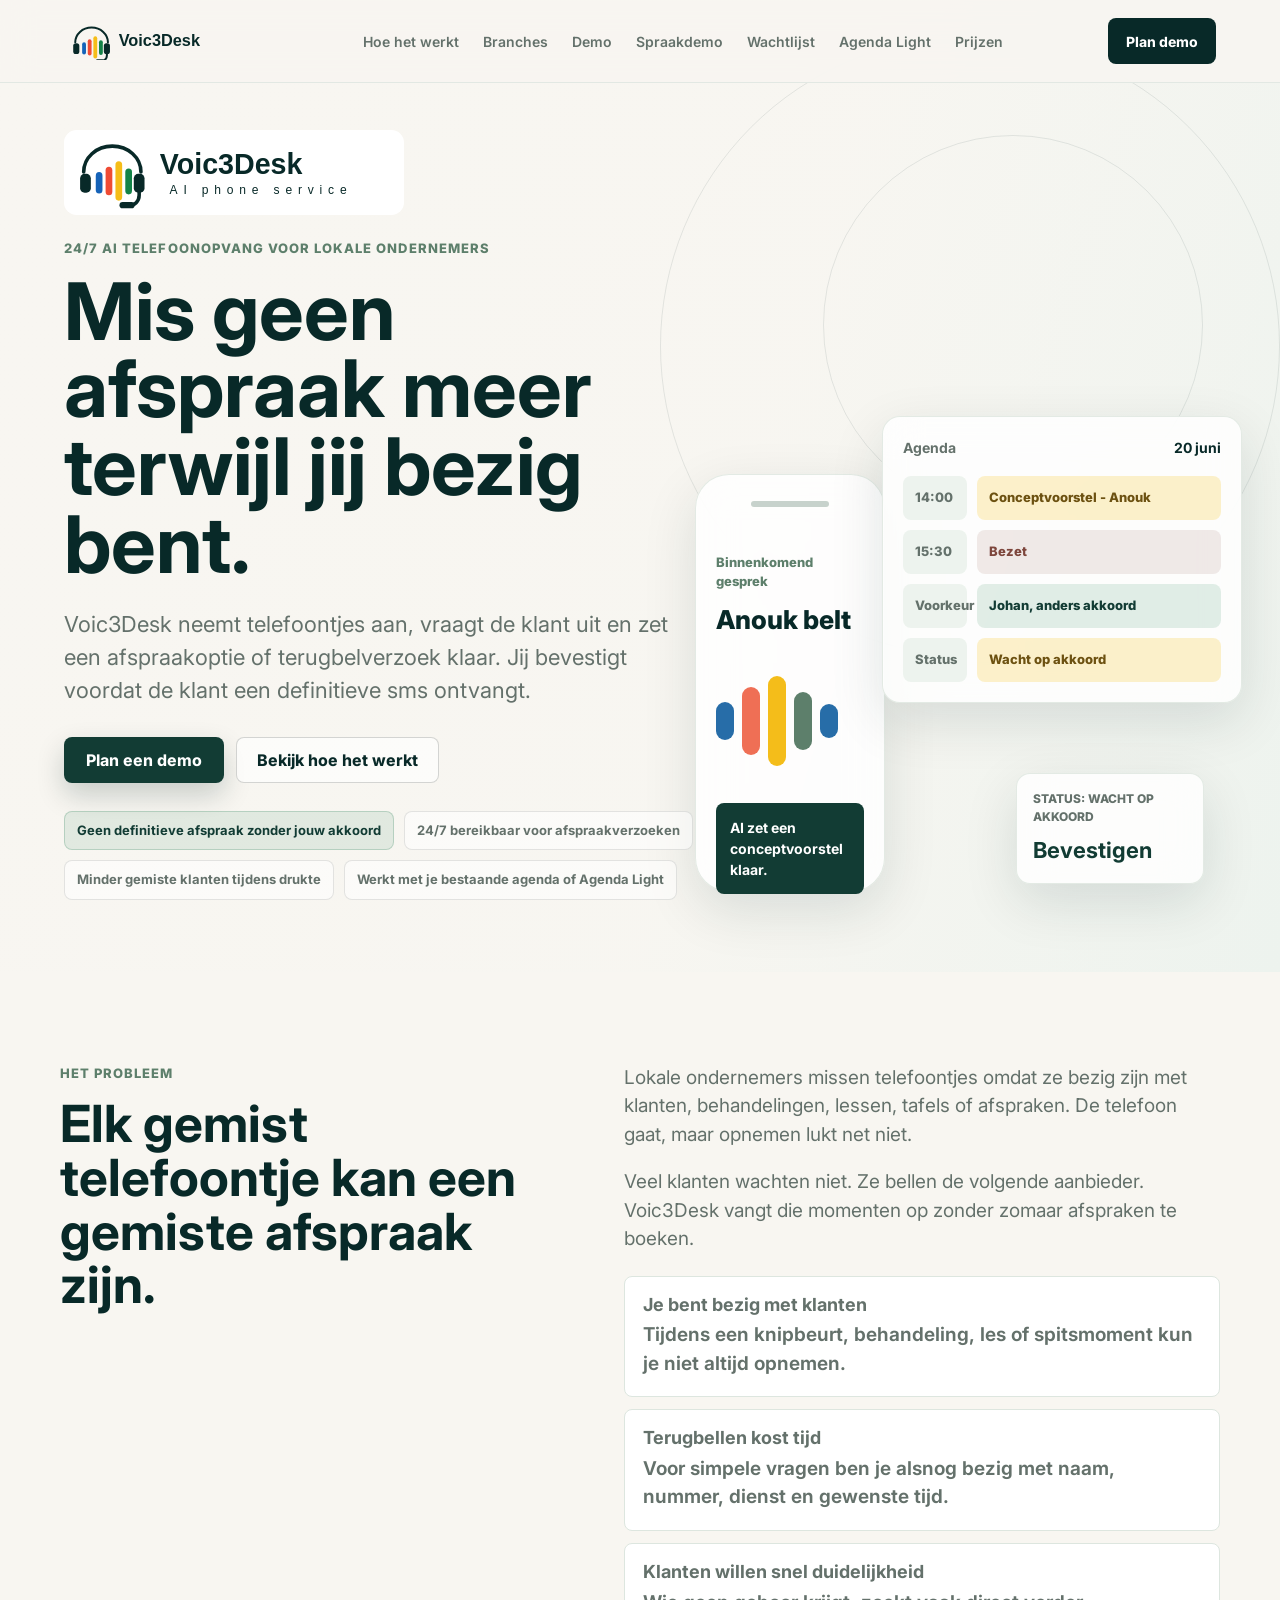
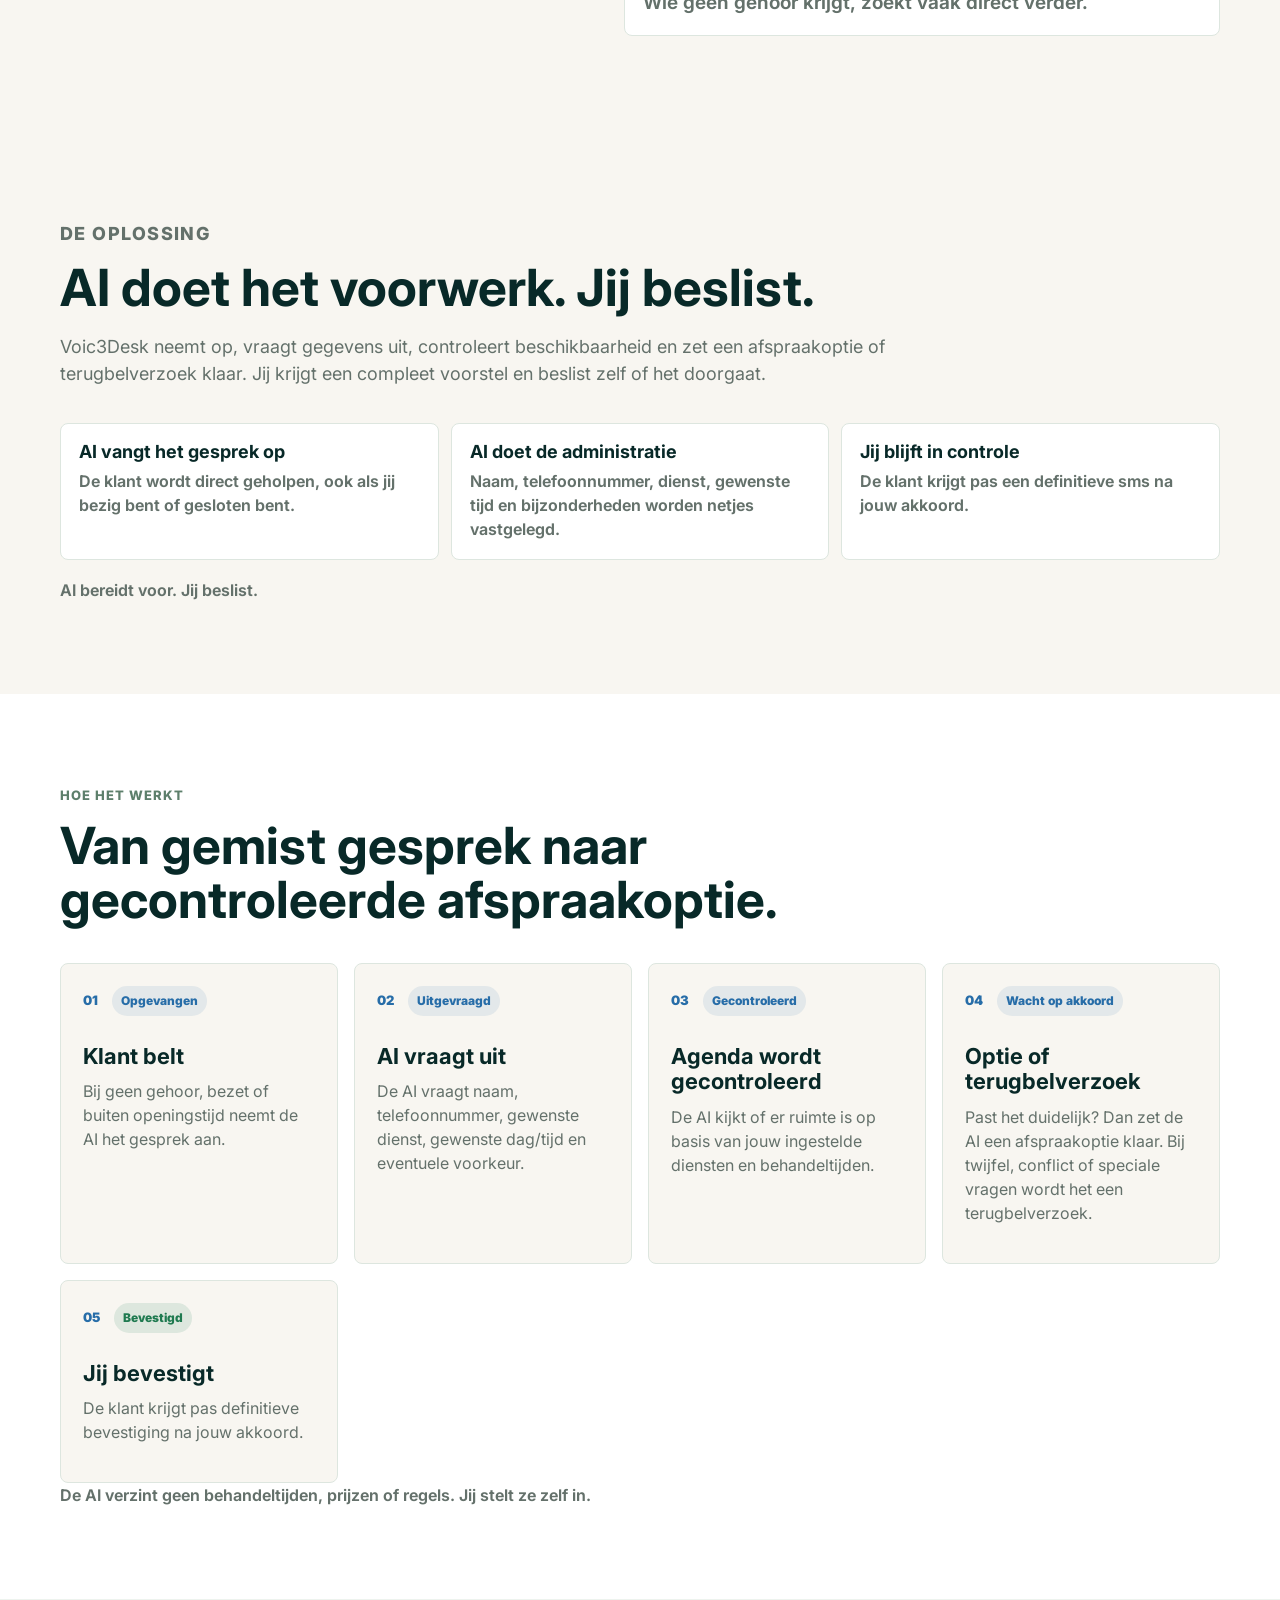
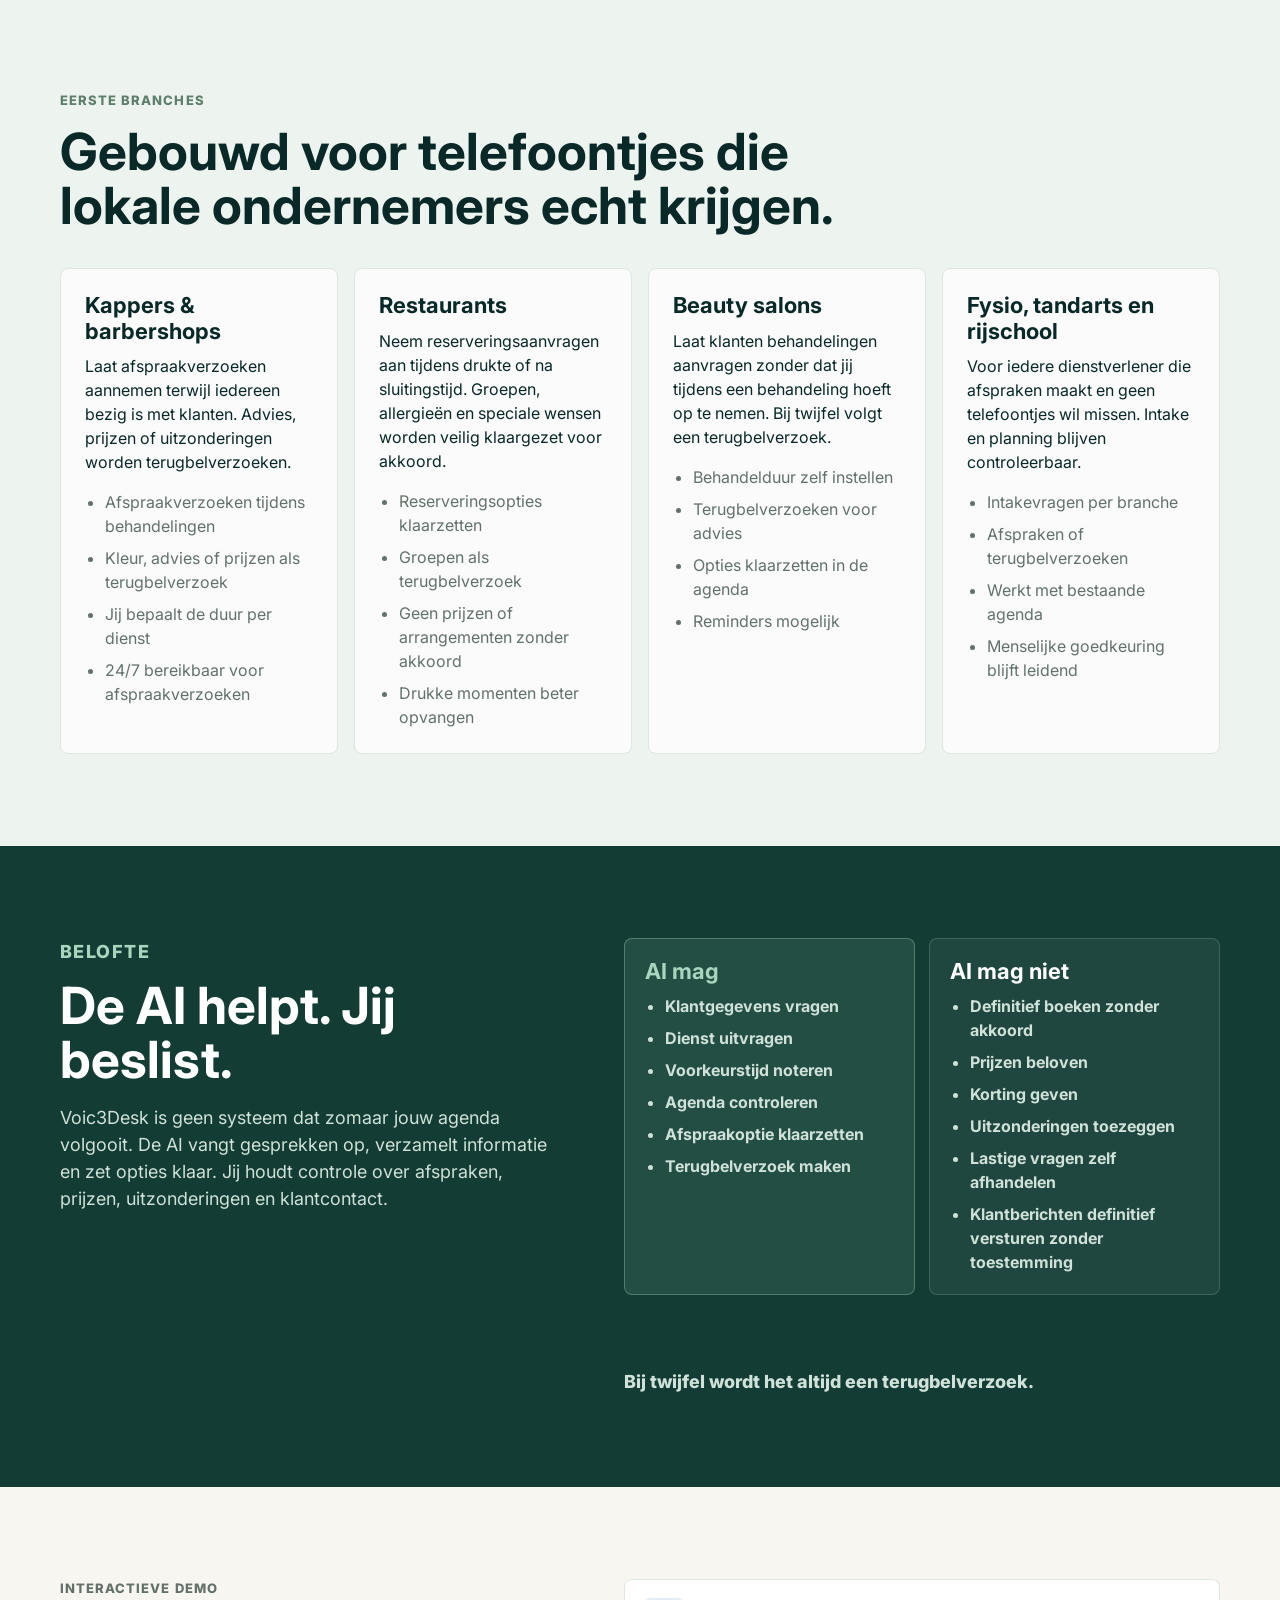
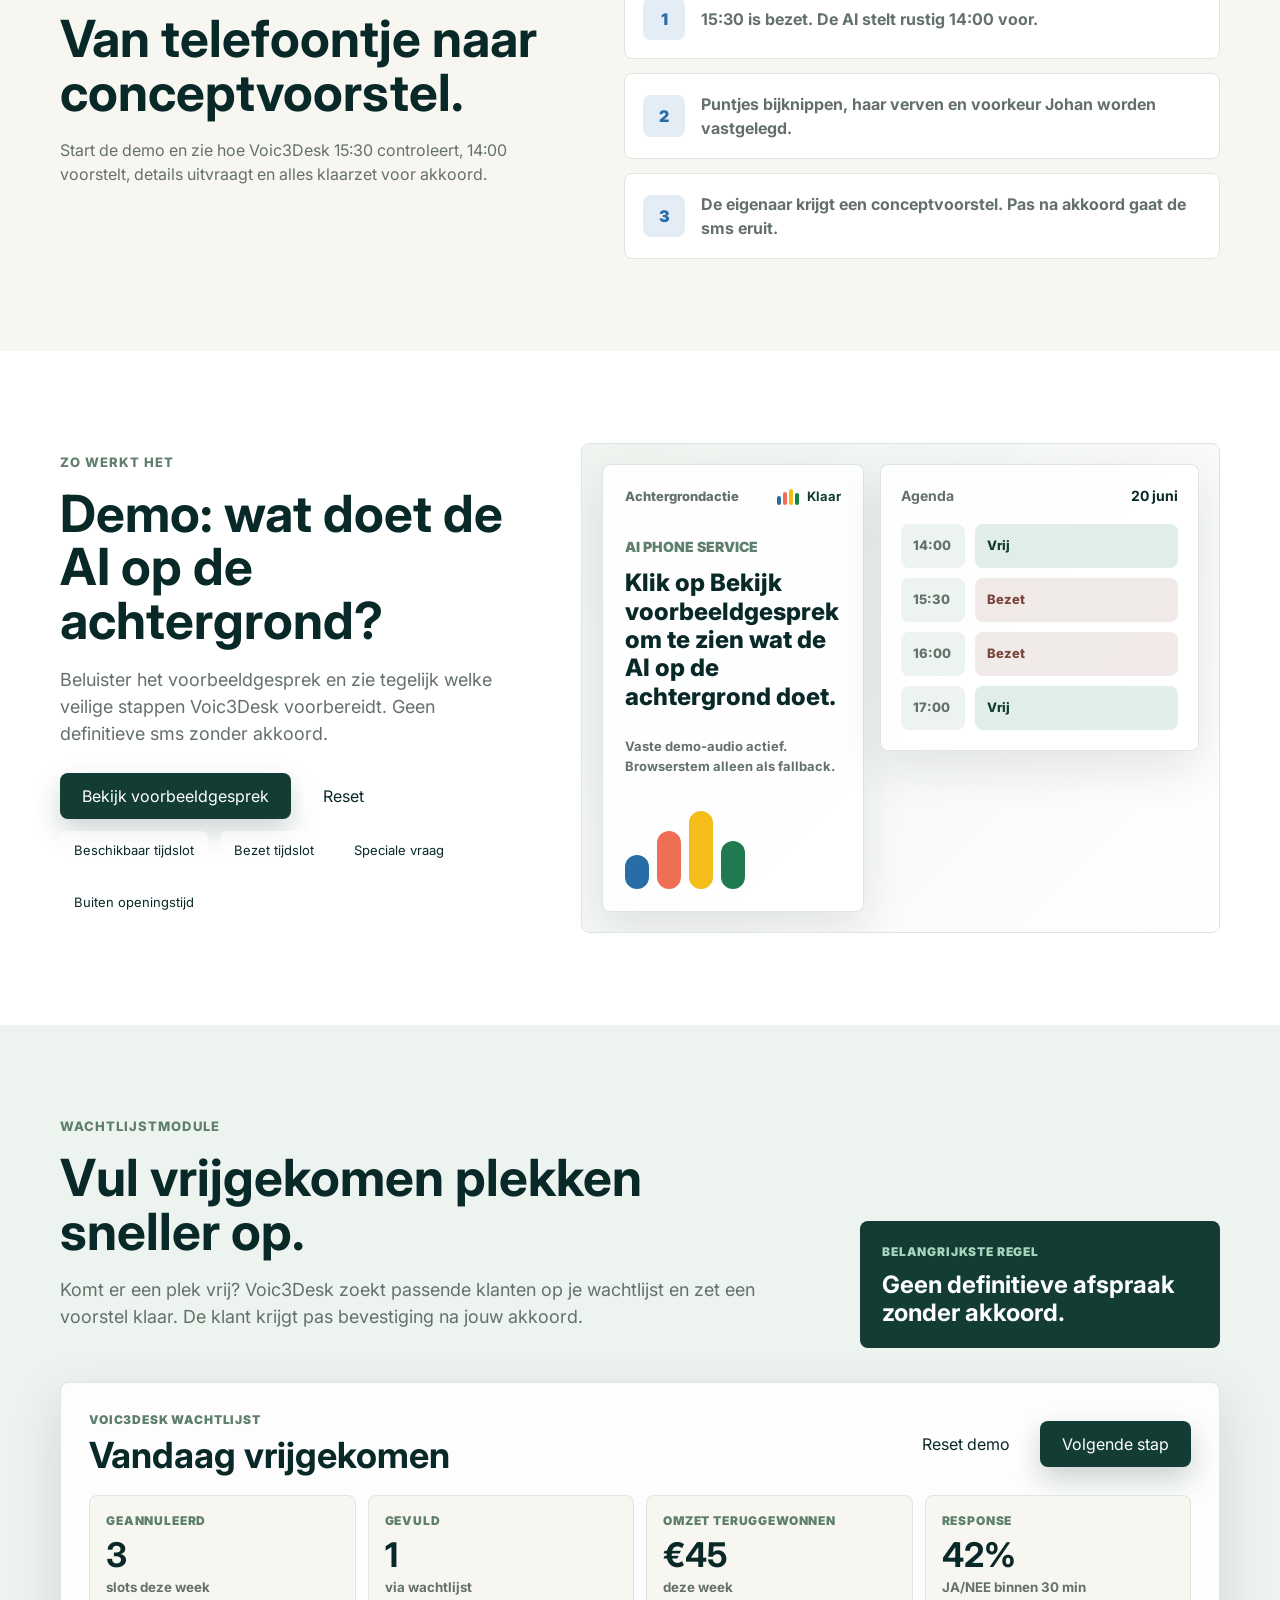
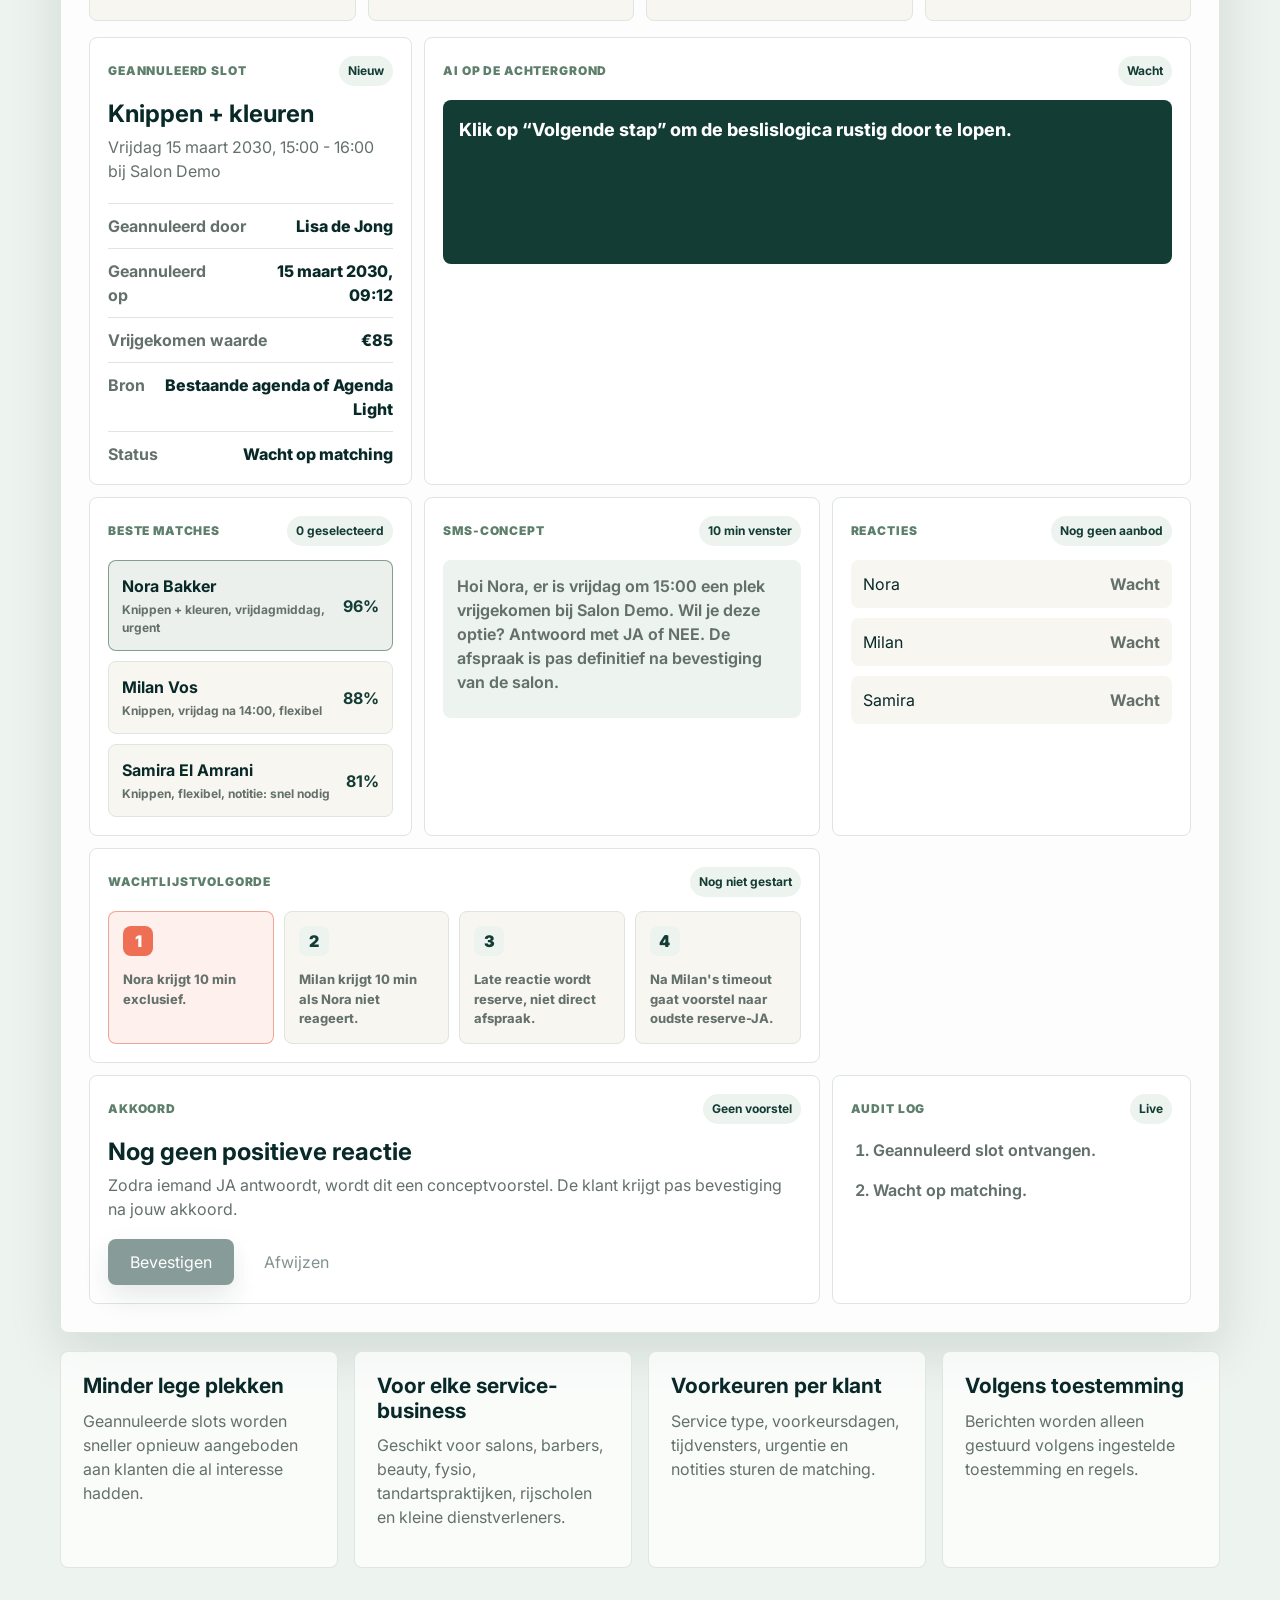
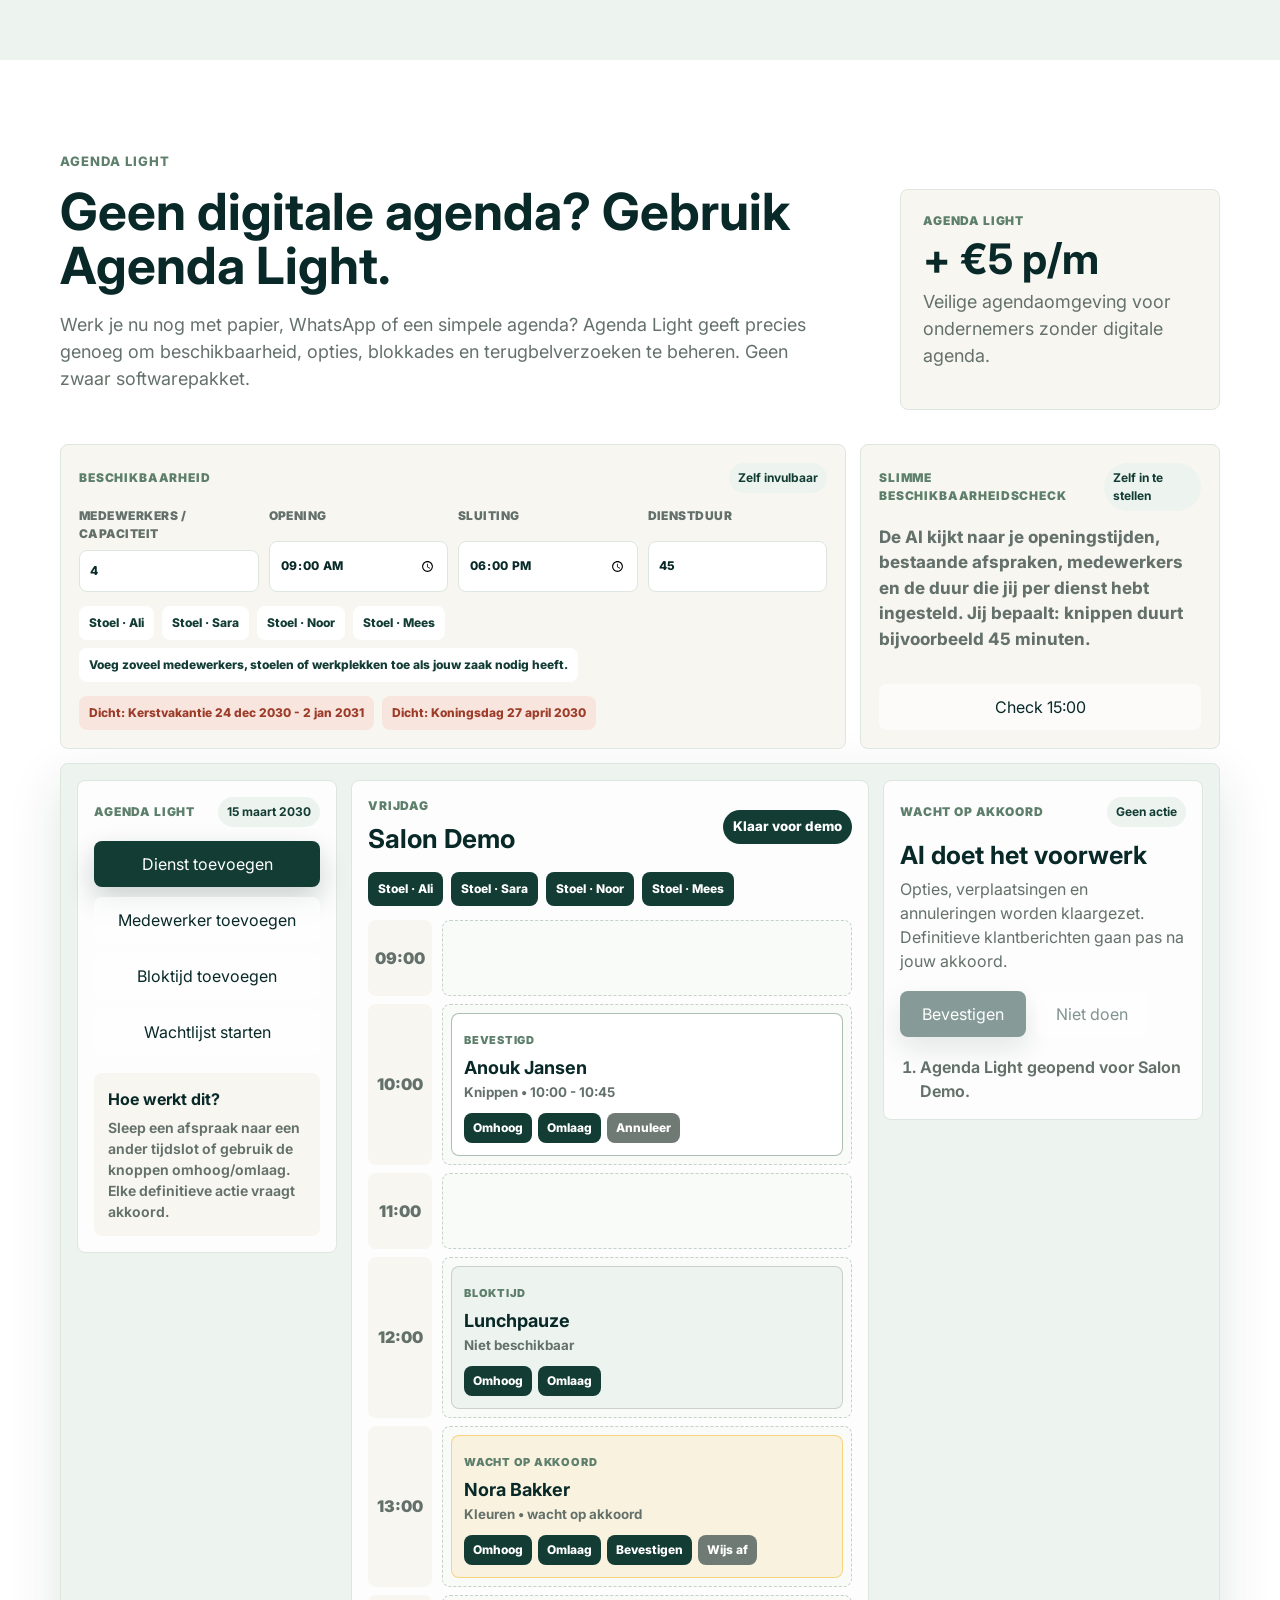
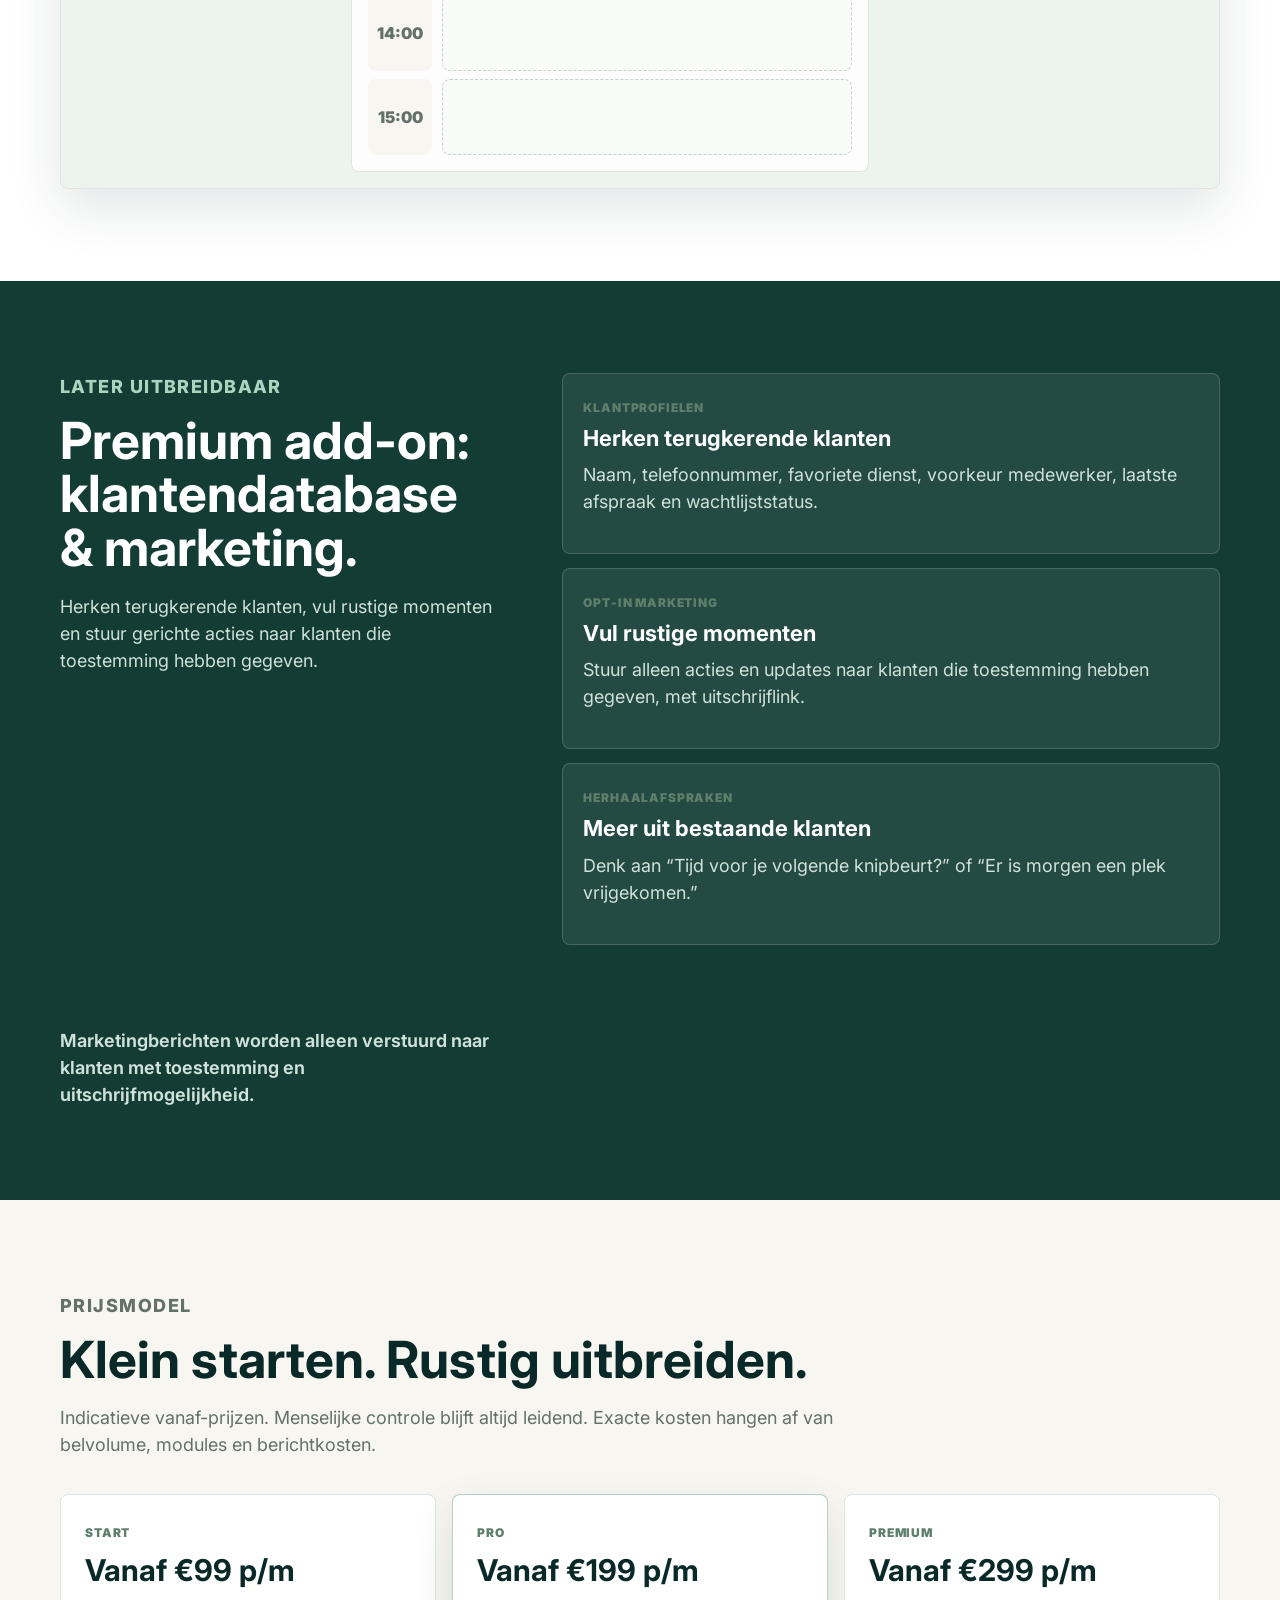
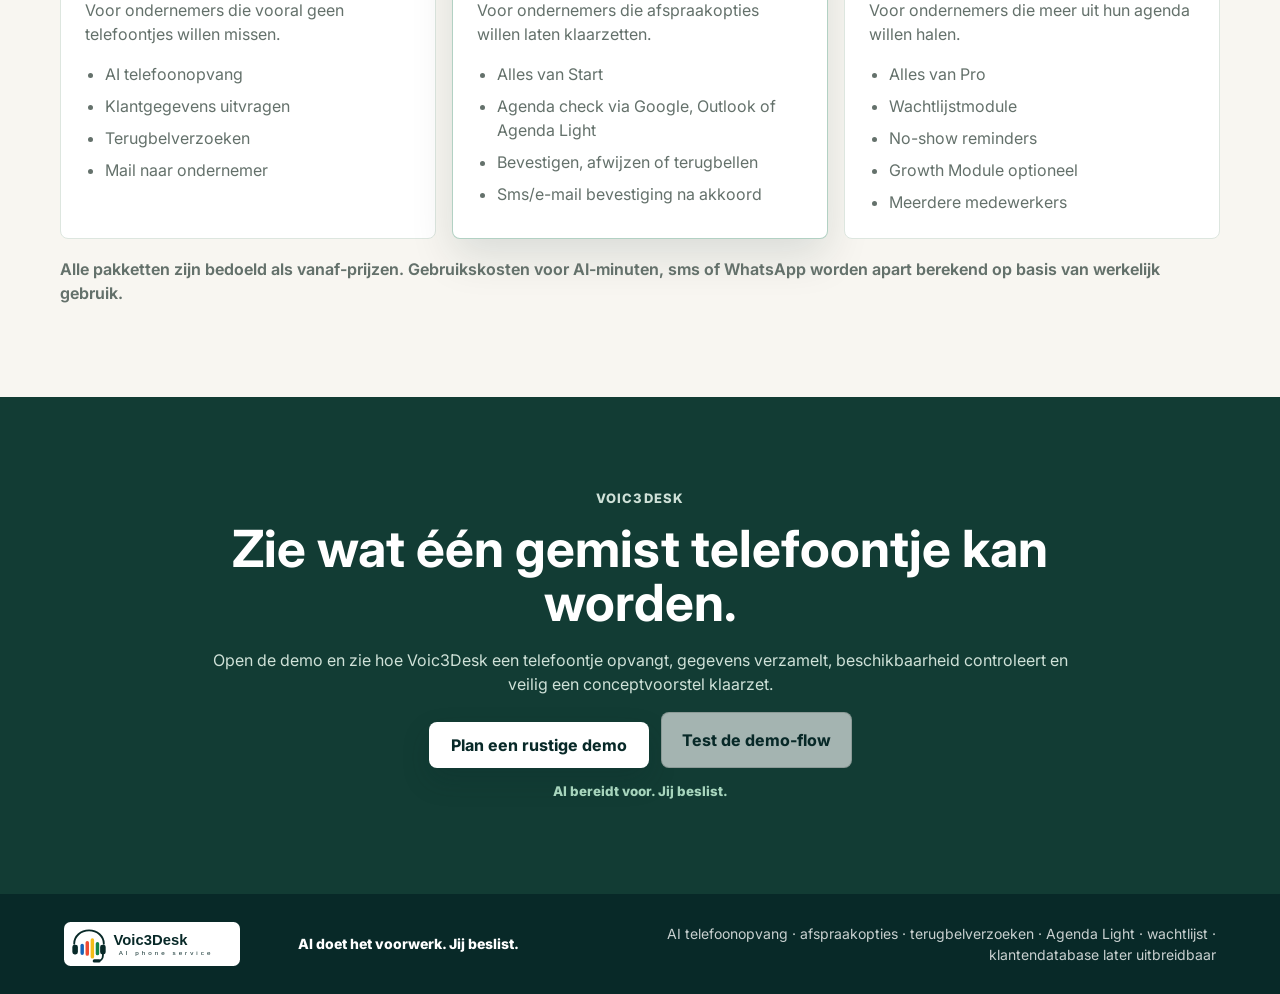
==== commit 9053e488: "Add files via upload" ====
--- a/index.html
+++ b/index.html
@@ -20,7 +20,8 @@
   <body>
     <header class="site-header" aria-label="Hoofdnavigatie">
       <a class="brand" href="#top" aria-label="Voic3Desk home">
-        <img class="brand-logo" src="assets/brand/voic3desk-logo.svg" alt="Voic3Desk AI phone service" />
+        <img class="brand-logo" src="assets/brand/voic3desk-logo-compact.svg" alt="Voic3Desk" />
+        <img class="brand-icon" src="assets/brand/voic3desk-icon.svg" alt="Voic3Desk" />
       </a>
       <nav class="nav-links" aria-label="Pagina onderdelen">
         <a href="#werkt">Hoe het werkt</a>
@@ -47,47 +48,47 @@
               <div class="wave-row" aria-hidden="true">
                 <span></span><span></span><span></span><span></span><span></span>
               </div>
-              <div class="ai-line">“Ik zet dit als afspraakoptie klaar.”</div>
+              <div class="ai-line">AI zet een conceptvoorstel klaar.</div>
             </div>
             <div class="calendar-board">
               <div class="calendar-head">
-              <span>Agenda</span>
-                <strong>Vandaag</strong>
+                <span>Agenda</span>
+                <strong>20 juni</strong>
               </div>
               <div class="calendar-grid">
-                <span class="time">10:00</span>
-                <span class="busy">Bezet</span>
-                <span class="time">11:00</span>
-                <span class="free">Vrij</span>
                 <span class="time">14:00</span>
-                <span class="option">OPTIE - Anouk</span>
+                <span class="option">Conceptvoorstel - Anouk</span>
                 <span class="time">15:30</span>
                 <span class="busy">Bezet</span>
+                <span class="time">Voorkeur</span>
+                <span class="free">Johan, anders akkoord</span>
+                <span class="time">Status</span>
+                <span class="option">Wacht op akkoord</span>
               </div>
             </div>
             <div class="approval-note">
-              <span>Eigenaar</span>
+              <span>Status: wacht op akkoord</span>
               <strong>Bevestigen</strong>
             </div>
           </div>
         </div>
 
         <div class="hero-content">
+          <img class="hero-logo" src="assets/brand/voic3desk-logo.svg" alt="Voic3Desk AI phone service" />
           <p class="eyebrow">24/7 AI telefoonopvang voor lokale ondernemers</p>
-          <h1 id="hero-title">Maak je zaak 24/7 bereikbaar, zonder zelf steeds de telefoon op te nemen.</h1>
+          <h1 id="hero-title">Mis geen afspraak meer terwijl jij bezig bent.</h1>
           <p class="hero-copy">
-            Voic3Desk neemt telefoontjes aan wanneer jij bezig bent, gesloten bent of niet kunt opnemen. De AI vraagt de klant uit, controleert je agenda en zet een afspraakoptie of terugbelverzoek klaar. De klant krijgt pas definitieve bevestiging na jouw akkoord.
+            Voic3Desk neemt telefoontjes aan, vraagt de klant uit en zet een afspraakoptie of terugbelverzoek klaar. Jij bevestigt voordat de klant een definitieve sms ontvangt.
           </p>
           <div class="hero-actions">
-            <a class="primary-button" href="mailto:demo@voic3desk.nl?subject=Ik%20wil%20een%20Voic3Desk%20demo">Plan een live demo</a>
-            <a class="secondary-button" href="#demo">Bekijk de demo-flow</a>
+            <a class="primary-button" href="mailto:demo@voic3desk.nl?subject=Ik%20wil%20een%20Voic3Desk%20demo">Plan een demo</a>
+            <a class="secondary-button" href="#werkt">Bekijk hoe het werkt</a>
           </div>
           <div class="trust-row" aria-label="Belangrijkste garanties">
+            <span>Geen definitieve afspraak zonder jouw akkoord</span>
             <span>24/7 bereikbaar voor afspraakverzoeken</span>
             <span>Minder gemiste klanten tijdens drukte</span>
-            <span>Geen definitieve afspraak zonder akkoord</span>
             <span>Werkt met je bestaande agenda of Agenda Light</span>
-            <span>Jij bepaalt zelf je diensten en behandeltijden</span>
           </div>
         </div>
       </section>
@@ -99,12 +100,12 @@
             <h2 id="problem-title">Elk gemist telefoontje kan een gemiste afspraak zijn.</h2>
           </div>
           <div class="problem-list">
-            <p>Een kapper staat met klanten in de stoel. Een restaurant draait spitsuur. Een rijschoolhouder zit onderweg. De telefoon gaat, maar opnemen lukt net niet.</p>
-            <p>Veel klanten wachten niet. Ze bellen de volgende zaak. Voic3Desk vangt die momenten op zonder zomaar afspraken te boeken.</p>
+            <p>Lokale ondernemers missen telefoontjes omdat ze bezig zijn met klanten, behandelingen, lessen, tafels of afspraken. De telefoon gaat, maar opnemen lukt net niet.</p>
+            <p>Veel klanten wachten niet. Ze bellen de volgende aanbieder. Voic3Desk vangt die momenten op zonder zomaar afspraken te boeken.</p>
             <div class="problem-cards">
               <article>
-                <h3>Je mist telefoontjes tijdens drukte</h3>
-                <p>Juist op drukke momenten kun je vaak niet opnemen.</p>
+                <h3>Je bent bezig met klanten</h3>
+                <p>Tijdens een knipbeurt, behandeling, les of spitsmoment kun je niet altijd opnemen.</p>
               </article>
               <article>
                 <h3>Terugbellen kost tijd</h3>
@@ -124,7 +125,7 @@
           <div class="section-heading compact">
             <p class="section-kicker">De oplossing</p>
             <h2 id="solution-title">AI doet het voorwerk. Jij beslist.</h2>
-            <p>Voic3Desk neemt op, vraagt gegevens uit, controleert beschikbaarheid en zet een afspraakoptie of terugbelverzoek klaar. Jij krijgt een compleet voorstel en kiest alleen nog: bevestigen, afwijzen of terugbellen.</p>
+            <p>Voic3Desk neemt op, vraagt gegevens uit, controleert beschikbaarheid en zet een afspraakoptie of terugbelverzoek klaar. Jij krijgt een compleet voorstel en beslist zelf of het doorgaat.</p>
           </div>
           <div class="solution-grid">
             <article>
@@ -136,11 +137,11 @@
               <p>Naam, telefoonnummer, dienst, gewenste tijd en bijzonderheden worden netjes vastgelegd.</p>
             </article>
             <article>
-              <h3>Jij beslist sneller</h3>
-              <p>Alles staat klaar. Jij hoeft alleen nog te bevestigen, af te wijzen of terug te bellen.</p>
-            </article>
-          </div>
-          <p class="section-note">AI vervangt niet de ondernemer. AI versnelt de administratie voordat de ondernemer hoeft te beslissen.</p>
+              <h3>Jij blijft in controle</h3>
+              <p>De klant krijgt pas een definitieve sms na jouw akkoord.</p>
+            </article>
+          </div>
+          <p class="section-note">AI bereidt voor. Jij beslist.</p>
         </div>
       </section>
 
@@ -153,27 +154,32 @@
           <div class="flow-grid">
             <article class="flow-card">
               <span class="step">01</span>
+              <span class="status-pill">Opgevangen</span>
               <h3>Klant belt</h3>
               <p>Bij geen gehoor, bezet of buiten openingstijd neemt de AI het gesprek aan.</p>
             </article>
             <article class="flow-card">
               <span class="step">02</span>
+              <span class="status-pill">Uitgevraagd</span>
               <h3>AI vraagt uit</h3>
               <p>De AI vraagt naam, telefoonnummer, gewenste dienst, gewenste dag/tijd en eventuele voorkeur.</p>
             </article>
             <article class="flow-card">
               <span class="step">03</span>
+              <span class="status-pill">Gecontroleerd</span>
               <h3>Agenda wordt gecontroleerd</h3>
-              <p>De AI gebruikt de duur die jij per dienst hebt ingesteld en kijkt of er ruimte is in je agenda.</p>
+              <p>De AI kijkt of er ruimte is op basis van jouw ingestelde diensten en behandeltijden.</p>
             </article>
             <article class="flow-card">
               <span class="step">04</span>
+              <span class="status-pill">Wacht op akkoord</span>
               <h3>Optie of terugbelverzoek</h3>
-              <p>Past het duidelijk? Dan zet de AI een afspraakoptie klaar. Bij twijfel, conflict of speciale vragen wordt het automatisch een terugbelverzoek.</p>
+              <p>Past het duidelijk? Dan zet de AI een afspraakoptie klaar. Bij twijfel, conflict of speciale vragen wordt het een terugbelverzoek.</p>
             </article>
             <article class="flow-card">
               <span class="step">05</span>
-              <h3>Jij beslist</h3>
+              <span class="status-pill is-safe">Bevestigd</span>
+              <h3>Jij bevestigt</h3>
               <p>De klant krijgt pas definitieve bevestiging na jouw akkoord.</p>
             </article>
           </div>
@@ -190,7 +196,7 @@
           <div class="branch-grid">
             <article class="branch-card">
               <h3>Kappers & barbershops</h3>
-              <p>Laat afspraakverzoeken aannemen wanneer iedereen bezig is. De AI gebruikt jouw ingestelde behandeltijd en zet veilig een afspraakoptie of terugbelverzoek klaar.</p>
+              <p>Laat afspraakverzoeken aannemen terwijl iedereen bezig is met klanten. Advies, prijzen of uitzonderingen worden terugbelverzoeken.</p>
               <ul>
                 <li>Afspraakverzoeken tijdens behandelingen</li>
                 <li>Kleur, advies of prijzen als terugbelverzoek</li>
@@ -200,7 +206,7 @@
             </article>
             <article class="branch-card">
               <h3>Restaurants</h3>
-              <p>Neem reserveringsaanvragen aan tijdens drukte of na sluitingstijd. Groepen, allergieën en speciale wensen worden als terugbelverzoek klaargezet.</p>
+              <p>Neem reserveringsaanvragen aan tijdens drukte of na sluitingstijd. Groepen, allergieën en speciale wensen worden veilig klaargezet voor akkoord.</p>
               <ul>
                 <li>Reserveringsopties klaarzetten</li>
                 <li>Groepen als terugbelverzoek</li>
@@ -210,7 +216,7 @@
             </article>
             <article class="branch-card">
               <h3>Beauty salons</h3>
-              <p>Laat klanten behandelingen aanvragen zonder dat jij tijdens een behandeling hoeft op te nemen.</p>
+              <p>Laat klanten behandelingen aanvragen zonder dat jij tijdens een behandeling hoeft op te nemen. Bij twijfel volgt een terugbelverzoek.</p>
               <ul>
                 <li>Behandelduur zelf instellen</li>
                 <li>Terugbelverzoeken voor advies</li>
@@ -220,7 +226,7 @@
             </article>
             <article class="branch-card">
               <h3>Fysio, tandarts en rijschool</h3>
-              <p>Voor iedere dienstverlener die afspraken maakt en geen telefoontjes wil missen.</p>
+              <p>Voor iedere dienstverlener die afspraken maakt en geen telefoontjes wil missen. Intake en planning blijven controleerbaar.</p>
               <ul>
                 <li>Intakevragen per branche</li>
                 <li>Afspraken of terugbelverzoeken</li>
@@ -242,7 +248,7 @@
             </p>
           </div>
           <div class="permission-grid" aria-label="Wat AI wel en niet mag">
-            <article>
+            <article class="ai-can">
               <h3>AI mag</h3>
               <ul>
                 <li>Klantgegevens vragen</li>
@@ -253,7 +259,7 @@
                 <li>Terugbelverzoek maken</li>
               </ul>
             </article>
-            <article>
+            <article class="ai-cannot">
               <h3>AI mag niet</h3>
               <ul>
                 <li>Definitief boeken zonder akkoord</li>
@@ -273,23 +279,23 @@
         <div class="section-inner demo-layout">
           <div>
             <p class="section-kicker">Interactieve demo</p>
-            <h2 id="demo-title">Van telefoontje naar afspraakoptie in seconden.</h2>
+            <h2 id="demo-title">Van telefoontje naar conceptvoorstel.</h2>
             <p>
-              Start de demo en zie hoe een gemist telefoontje wordt omgezet naar een compleet voorstel.
+              Start de demo en zie hoe Voic3Desk 15:30 controleert, 14:00 voorstelt, details uitvraagt en alles klaarzet voor akkoord.
             </p>
           </div>
           <div class="demo-panel">
             <div class="demo-row">
               <span>1</span>
-              <p>AI weigert een bezet tijdslot en vraagt een alternatief.</p>
+              <p>15:30 is bezet. De AI stelt rustig 14:00 voor.</p>
             </div>
             <div class="demo-row">
               <span>2</span>
-              <p>Beschikbaar slot verschijnt als OPTIE in Outlook.</p>
+              <p>Puntjes bijknippen, haar verven en voorkeur Johan worden vastgelegd.</p>
             </div>
             <div class="demo-row">
               <span>3</span>
-              <p>Eigenaar klikt op Bevestigen en klant krijgt automatisch bericht.</p>
+              <p>De eigenaar krijgt een conceptvoorstel. Pas na akkoord gaat de sms eruit.</p>
             </div>
           </div>
         </div>
@@ -299,12 +305,12 @@
         <div class="section-inner voice-demo-layout">
           <div class="voice-demo-copy">
             <p class="section-kicker">Zo werkt het</p>
-            <h2 id="voice-demo-title">Bekijk en beluister de demo-flow.</h2>
+            <h2 id="voice-demo-title">Demo: wat doet de AI op de achtergrond?</h2>
             <p>
-              Test zelf hoe Voic3Desk een klantgesprek opvangt, beschikbaarheid controleert en een afspraakoptie of terugbelverzoek klaarzet. Geen definitieve bevestiging zonder jouw akkoord.
+              Beluister het voorbeeldgesprek en zie tegelijk welke veilige stappen Voic3Desk voorbereidt. Geen definitieve sms zonder akkoord.
             </p>
             <div class="voice-controls">
-              <button class="primary-button" type="button" id="playDemo">Start demo</button>
+              <button class="primary-button" type="button" id="playDemo">Bekijk voorbeeldgesprek</button>
               <button class="secondary-button" type="button" id="resetDemo">Reset</button>
               <button class="secondary-button scenario-button" type="button" data-scenario="available">Beschikbaar tijdslot</button>
               <button class="secondary-button scenario-button" type="button" data-scenario="busy">Bezet tijdslot</button>
@@ -316,12 +322,12 @@
           <div class="voice-demo-stage" aria-live="polite">
             <div class="demo-phone">
               <div class="demo-phone-head">
-                <span>Demo gesprek</span>
-                <strong id="demoStatus">Klaar</strong>
-              </div>
-              <div class="demo-speaker" id="demoSpeaker">Voic3Desk AI</div>
+                <span>Achtergrondactie</span>
+                <strong id="demoStatus"><span class="voice-mini" aria-hidden="true"><span></span><span></span><span></span><span></span></span>Klaar</strong>
+              </div>
+              <div class="demo-speaker" id="demoSpeaker">AI phone service</div>
               <p class="demo-transcript" id="demoTranscript">
-                Klik op Start demo om het voorbeeldgesprek te starten.
+                Klik op Bekijk voorbeeldgesprek om te zien wat de AI op de achtergrond doet.
               </p>
               <p class="voice-note" id="voiceNote">Nederlandse stem wordt geladen.</p>
               <div class="demo-meter" aria-hidden="true">
@@ -347,12 +353,13 @@
             </div>
 
             <div class="demo-mail" id="demoMail">
-              <span>Voorstel</span>
+              <span><span class="voice-mini" aria-hidden="true"><span></span><span></span><span></span><span></span></span>Voorstel</span>
               <strong>Conceptvoorstel wacht op telefoonnummer</strong>
               <div class="mail-actions">
                 <span>20 juni</span>
                 <span>14:00</span>
                 <span>Johan voorkeur</span>
+                <span>Wacht op akkoord</span>
               </div>
             </div>
           </div>
@@ -364,9 +371,9 @@
           <div class="waitlist-hero">
             <div>
               <p class="section-kicker">Wachtlijstmodule</p>
-              <h2 id="waitlist-title">Vul geannuleerde plekken sneller met je wachtlijst.</h2>
+              <h2 id="waitlist-title">Vul vrijgekomen plekken sneller op.</h2>
               <p>
-                Komt er een plek vrij? Voic3Desk zoekt passende klanten op je wachtlijst en zet een voorstel klaar. De klant krijgt pas definitieve bevestiging na jouw akkoord.
+                Komt er een plek vrij? Voic3Desk zoekt passende klanten op je wachtlijst en zet een voorstel klaar. De klant krijgt pas bevestiging na jouw akkoord.
               </p>
             </div>
             <div class="waitlist-promise">
@@ -484,7 +491,7 @@
 
               <article class="message-card">
                 <div class="panel-head">
-                  <span>SMS concept</span>
+                  <span>Sms-concept</span>
                   <strong id="activeWindow">10 min venster</strong>
                 </div>
                 <p id="messagePreview">
@@ -529,7 +536,7 @@
                   </div>
                   <div class="timeline-step" id="stepReserve">
                     <span>3</span>
-                    <p>Late reactie wordt reserve, niet direct boeking.</p>
+                    <p>Late reactie wordt reserve, niet direct afspraak.</p>
                   </div>
                   <div class="timeline-step" id="stepProposal">
                     <span>4</span>
@@ -544,7 +551,7 @@
                   <strong id="approvalStatus">Geen voorstel</strong>
                 </div>
                 <h4 id="proposalTitle">Nog geen positieve reactie</h4>
-                <p id="proposalCopy">Zodra iemand JA antwoordt, wordt dit een voorgestelde boeking. De klant krijgt pas bevestiging na jouw akkoord.</p>
+                <p id="proposalCopy">Zodra iemand JA antwoordt, wordt dit een conceptvoorstel. De klant krijgt pas bevestiging na jouw akkoord.</p>
                 <div class="approval-actions">
                   <button class="primary-button" type="button" id="approveBooking" disabled>Bevestigen</button>
                   <button class="secondary-button" type="button" id="rejectBooking" disabled>Afwijzen</button>
@@ -589,14 +596,14 @@
         <div class="section-inner">
           <div class="agenda-hero">
             <div>
-              <p class="section-kicker">Voor papier & pen klanten</p>
-              <h2 id="agenda-title">Voic3Desk Agenda Light: simpel genoeg voor dagelijks gebruik.</h2>
-              <p>Gebruik je nu nog papier, WhatsApp of een simpele agenda? Agenda Light geeft je precies genoeg om beschikbaarheid, opties, blokkades en terugbelverzoeken te beheren. Geen zwaar dashboard.</p>
+              <p class="section-kicker">Agenda Light</p>
+              <h2 id="agenda-title">Geen digitale agenda? Gebruik Agenda Light.</h2>
+              <p>Werk je nu nog met papier, WhatsApp of een simpele agenda? Agenda Light geeft precies genoeg om beschikbaarheid, opties, blokkades en terugbelverzoeken te beheren. Geen zwaar softwarepakket.</p>
             </div>
             <div class="agenda-price">
               <span>Agenda Light</span>
               <strong>+ €5 p/m</strong>
-              <p>Eigen agendaomgeving voor klanten zonder Google, Outlook of salonsysteem.</p>
+              <p>Veilige agendaomgeving voor ondernemers zonder digitale agenda.</p>
             </div>
           </div>
 
@@ -723,7 +730,7 @@
                   <time>13:00</time>
                   <div class="slot-dropzone">
                     <article class="appointment-card is-option" draggable="true" data-appointment="nora">
-                      <span>OPTIE</span>
+                      <span>WACHT OP AKKOORD</span>
                       <strong>Nora Bakker</strong>
                       <small>Kleuren • wacht op akkoord</small>
                       <div class="appointment-actions">
@@ -770,7 +777,7 @@
       <section class="growth-section" aria-labelledby="growth-title">
         <div class="section-inner growth-layout">
           <div>
-            <p class="section-kicker">Premium add-on</p>
+            <p class="section-kicker">Later uitbreidbaar</p>
             <h2 id="growth-title">Premium add-on: klantendatabase & marketing.</h2>
             <p>
               Herken terugkerende klanten, vul rustige momenten en stuur gerichte acties naar klanten die toestemming hebben gegeven.
@@ -801,14 +808,14 @@
         <div class="section-inner">
           <div class="section-heading compact">
             <p class="section-kicker">Prijsmodel</p>
-            <h2 id="pricing-title">Start klein. Breid uit wanneer het werkt.</h2>
-            <p>Indicatieve vanaf-prijzen. Exacte kosten hangen af van belvolume, modules en berichtkosten.</p>
+            <h2 id="pricing-title">Klein starten. Rustig uitbreiden.</h2>
+            <p>Indicatieve vanaf-prijzen. Menselijke controle blijft altijd leidend. Exacte kosten hangen af van belvolume, modules en berichtkosten.</p>
           </div>
           <div class="pricing-grid">
             <article class="price-card">
               <span>Start</span>
               <h3>Vanaf €99 p/m</h3>
-              <p>Voor ondernemers die vooral geen telefoontjes meer willen missen.</p>
+              <p>Voor ondernemers die vooral geen telefoontjes willen missen.</p>
               <ul>
                 <li>AI telefoonopvang</li>
                 <li>Klantgegevens uitvragen</li>
@@ -822,9 +829,9 @@
               <p>Voor ondernemers die afspraakopties willen laten klaarzetten.</p>
               <ul>
                 <li>Alles van Start</li>
-                <li>Agenda check via Google/Outlook of Agenda Light</li>
+                <li>Agenda check via Google, Outlook of Agenda Light</li>
                 <li>Bevestigen, afwijzen of terugbellen</li>
-                <li>SMS/e-mail bevestiging</li>
+                <li>Sms/e-mail bevestiging na akkoord</li>
               </ul>
             </article>
             <article class="price-card">
@@ -840,27 +847,27 @@
               </ul>
             </article>
           </div>
-          <p class="usage-note">Alle pakketten zijn bedoeld als vanaf-prijzen. Gebruikskosten voor AI-minuten, SMS of WhatsApp worden apart berekend op basis van werkelijk gebruik.</p>
+          <p class="usage-note">Alle pakketten zijn bedoeld als vanaf-prijzen. Gebruikskosten voor AI-minuten, sms of WhatsApp worden apart berekend op basis van werkelijk gebruik.</p>
         </div>
       </section>
 
       <section class="cta-section" aria-labelledby="cta-title">
         <div class="cta-inner">
           <p class="section-kicker">Voic3Desk</p>
-          <h2 id="cta-title">Zie wat één gemist telefoontje waard kan zijn.</h2>
-          <p>Open de demo en zie hoe Voic3Desk een telefoontje opvangt, gegevens verzamelt, beschikbaarheid controleert en veilig een afspraakoptie of terugbelverzoek klaarzet.</p>
+          <h2 id="cta-title">Zie wat één gemist telefoontje kan worden.</h2>
+          <p>Open de demo en zie hoe Voic3Desk een telefoontje opvangt, gegevens verzamelt, beschikbaarheid controleert en veilig een conceptvoorstel klaarzet.</p>
           <div class="cta-actions">
-            <a class="primary-button dark" href="mailto:demo@voic3desk.nl?subject=Plan%20mijn%20Voic3Desk%20demo">Plan mijn demo</a>
-            <a class="secondary-button" href="#demo">Start demo-flow</a>
-          </div>
-          <small>AI doet het voorwerk. Jij houdt de controle.</small>
+            <a class="primary-button dark" href="mailto:demo@voic3desk.nl?subject=Plan%20mijn%20Voic3Desk%20demo">Plan een rustige demo</a>
+            <a class="secondary-button" href="#spraakdemo">Test de demo-flow</a>
+          </div>
+          <small>AI bereidt voor. Jij beslist.</small>
         </div>
       </section>
     </main>
 
     <footer class="site-footer">
       <img class="footer-logo" src="assets/brand/voic3desk-logo.svg" alt="Voic3Desk AI phone service" />
-      <span>24/7 bereikbaar. Geen definitieve boeking zonder akkoord.</span>
+      <span>AI doet het voorwerk. Jij beslist.</span>
       <span>AI telefoonopvang · afspraakopties · terugbelverzoeken · Agenda Light · wachtlijst · klantendatabase later uitbreidbaar</span>
     </footer>
     <script src="script.js"></script>
--- a/styles.css
+++ b/styles.css
@@ -1,16 +1,17 @@
 :root {
-  --ink: #17211d;
-  --muted: #5d6a63;
-  --line: #dce4df;
-  --paper: #f8faf7;
-  --mist: #eaf1ec;
-  --sage: #5c806b;
-  --forest: #173c32;
-  --coral: #e96f55;
-  --sun: #f4c95d;
-  --blue: #4776a8;
+  --ink: #082928;
+  --muted: #64716b;
+  --line: #dde6df;
+  --paper: #f8f6f1;
+  --mist: #edf3ee;
+  --sage: #5d7f6b;
+  --forest: #123c34;
+  --safe: #1f7a50;
+  --coral: #ef6f55;
+  --sun: #f4bd1a;
+  --blue: #276da8;
   --white: #ffffff;
-  --shadow: 0 24px 70px rgba(23, 33, 29, 0.16);
+  --shadow: 0 18px 54px rgba(8, 41, 40, 0.12);
 }
 
 * {
@@ -45,7 +46,7 @@
   justify-content: space-between;
   gap: 24px;
   padding: 18px clamp(20px, 5vw, 64px);
-  background: rgba(248, 250, 247, 0.86);
+  background: rgba(248, 246, 241, 0.9);
   border-bottom: 1px solid rgba(220, 228, 223, 0.78);
   backdrop-filter: blur(18px);
 }
@@ -53,12 +54,18 @@
 .brand {
   display: inline-flex;
   align-items: center;
-  min-width: 178px;
+  min-width: 190px;
 }
 
 .brand-logo {
   display: block;
-  width: 184px;
+  width: 194px;
+  height: auto;
+}
+
+.brand-icon {
+  display: none;
+  width: 52px;
   height: auto;
 }
 
@@ -102,9 +109,9 @@
 
 .primary-button {
   padding: 0 22px;
-  background: var(--coral);
+  background: var(--forest);
   color: var(--white);
-  box-shadow: 0 12px 28px rgba(233, 111, 85, 0.26);
+  box-shadow: 0 12px 28px rgba(8, 41, 40, 0.2);
 }
 
 .secondary-button {
@@ -128,9 +135,8 @@
   overflow: hidden;
   padding: 130px clamp(20px, 5vw, 64px) 72px;
   background:
-    linear-gradient(115deg, rgba(248, 250, 247, 0.96) 0%, rgba(248, 250, 247, 0.84) 44%, rgba(248, 250, 247, 0.26) 100%),
-    radial-gradient(circle at 88% 18%, rgba(71, 118, 168, 0.24), transparent 32%),
-    linear-gradient(140deg, #f8faf7 0%, #eaf1ec 48%, #dcebe5 100%);
+    linear-gradient(105deg, rgba(248, 246, 241, 0.98) 0%, rgba(248, 246, 241, 0.9) 58%, rgba(237, 243, 238, 0.68) 100%),
+    linear-gradient(140deg, #f8f6f1 0%, #edf3ee 100%);
 }
 
 .hero-bg {
@@ -143,6 +149,13 @@
   position: relative;
   z-index: 2;
   max-width: 740px;
+}
+
+.hero-logo {
+  display: block;
+  width: min(340px, 72vw);
+  height: auto;
+  margin-bottom: 24px;
 }
 
 .eyebrow,
@@ -200,6 +213,12 @@
   font-weight: 700;
 }
 
+.trust-row span:first-child {
+  border-color: rgba(31, 122, 80, 0.22);
+  background: rgba(31, 122, 80, 0.1);
+  color: var(--forest);
+}
+
 .call-visual {
   position: absolute;
   right: clamp(8px, 3vw, 52px);
@@ -214,8 +233,8 @@
 .calendar-board,
 .approval-note {
   position: absolute;
-  border: 1px solid rgba(255, 255, 255, 0.74);
-  background: rgba(255, 255, 255, 0.72);
+  border: 1px solid rgba(221, 230, 223, 0.82);
+  background: rgba(255, 255, 255, 0.82);
   box-shadow: var(--shadow);
   backdrop-filter: blur(18px);
 }
@@ -321,17 +340,17 @@
 }
 
 .busy {
-  background: rgba(233, 111, 85, 0.16);
-  color: #9d3c29;
+  background: rgba(125, 70, 60, 0.11);
+  color: #7d463c;
 }
 
 .free {
-  background: rgba(92, 128, 107, 0.17);
+  background: rgba(31, 122, 80, 0.13);
   color: var(--forest);
 }
 
 .option {
-  background: rgba(244, 201, 93, 0.35);
+  background: rgba(244, 189, 26, 0.22);
   color: #6c5111;
 }
 
@@ -360,7 +379,7 @@
 
 .signal {
   position: absolute;
-  border: 1px solid rgba(23, 60, 50, 0.18);
+  border: 1px solid rgba(8, 41, 40, 0.09);
   border-radius: 999px;
 }
 
@@ -508,9 +527,26 @@
 .step {
   display: inline-block;
   margin-bottom: 34px;
-  color: var(--coral);
+  color: var(--blue);
   font-size: 13px;
   font-weight: 900;
+}
+
+.status-pill {
+  display: inline-flex;
+  width: fit-content;
+  margin: 0 0 18px 10px;
+  padding: 6px 9px;
+  border-radius: 999px;
+  background: rgba(39, 109, 168, 0.1);
+  color: var(--blue);
+  font-size: 12px;
+  font-weight: 850;
+}
+
+.status-pill.is-safe {
+  background: rgba(31, 122, 80, 0.12);
+  color: var(--safe);
 }
 
 .branch-section {
@@ -575,8 +611,22 @@
   background: rgba(255, 255, 255, 0.08);
 }
 
+.permission-grid article.ai-can {
+  border-color: rgba(167, 213, 189, 0.35);
+  background: rgba(167, 213, 189, 0.12);
+}
+
+.permission-grid article.ai-cannot {
+  border-color: rgba(207, 225, 216, 0.18);
+  background: rgba(255, 255, 255, 0.06);
+}
+
 .permission-grid h3 {
   color: var(--white);
+}
+
+.permission-grid article.ai-can h3 {
+  color: #a7d5bd;
 }
 
 .permission-grid li {
@@ -617,8 +667,8 @@
   height: 42px;
   place-items: center;
   border-radius: 8px;
-  background: var(--sun);
-  color: var(--ink);
+  background: rgba(39, 109, 168, 0.12);
+  color: var(--blue);
   font-weight: 900;
 }
 
@@ -628,7 +678,7 @@
 }
 
 .cta-section {
-  background: linear-gradient(135deg, var(--sun), var(--coral));
+  background: var(--forest);
 }
 
 .cta-inner {
@@ -639,7 +689,11 @@
 
 .cta-inner .section-kicker,
 .cta-inner p {
-  color: rgba(23, 33, 29, 0.74);
+  color: #cfe1d8;
+}
+
+.cta-inner h2 {
+  color: var(--white);
 }
 
 .cta-inner h2 {
@@ -649,8 +703,9 @@
 
 .primary-button.dark {
   margin-top: 10px;
-  background: var(--ink);
-  box-shadow: 0 12px 28px rgba(23, 33, 29, 0.24);
+  background: var(--white);
+  color: var(--ink);
+  box-shadow: 0 12px 28px rgba(8, 41, 40, 0.2);
 }
 
 .cta-actions {
@@ -664,7 +719,7 @@
 .cta-inner small {
   display: block;
   margin-top: 14px;
-  color: rgba(23, 33, 29, 0.74);
+  color: #a7d5bd;
   font-weight: 800;
 }
 
@@ -720,8 +775,7 @@
   border: 1px solid var(--line);
   border-radius: 8px;
   background:
-    linear-gradient(135deg, rgba(234, 241, 236, 0.92), rgba(255, 255, 255, 0.92)),
-    radial-gradient(circle at top right, rgba(244, 201, 93, 0.24), transparent 40%);
+    linear-gradient(135deg, rgba(237, 243, 238, 0.92), rgba(255, 255, 255, 0.92));
   overflow: hidden;
 }
 
@@ -752,6 +806,10 @@
 }
 
 .demo-phone-head strong {
+  display: inline-flex;
+  align-items: center;
+  justify-content: flex-end;
+  gap: 8px;
   color: var(--forest);
   text-align: right;
 }
@@ -793,7 +851,7 @@
   width: 24px;
   height: 34px;
   border-radius: 999px;
-  background: var(--sage);
+  background: var(--blue);
   transition: height 180ms ease, background 180ms ease;
 }
 
@@ -809,7 +867,7 @@
 
 .demo-meter span:nth-child(4) {
   height: 48px;
-  background: var(--blue);
+  background: var(--safe);
 }
 
 .demo-meter.is-speaking span:nth-child(1) {
@@ -859,11 +917,46 @@
 }
 
 .demo-mail > span {
-  display: block;
+  display: inline-flex;
+  align-items: center;
+  gap: 8px;
   color: var(--sage);
   font-size: 12px;
   font-weight: 900;
   text-transform: uppercase;
+}
+
+.voice-mini {
+  display: inline-flex;
+  align-items: end;
+  gap: 2px;
+  height: 16px;
+}
+
+.voice-mini span {
+  display: block;
+  width: 4px;
+  border-radius: 999px;
+}
+
+.voice-mini span:nth-child(1) {
+  height: 9px;
+  background: var(--blue);
+}
+
+.voice-mini span:nth-child(2) {
+  height: 13px;
+  background: var(--coral);
+}
+
+.voice-mini span:nth-child(3) {
+  height: 16px;
+  background: var(--sun);
+}
+
+.voice-mini span:nth-child(4) {
+  height: 12px;
+  background: #138348;
 }
 
 .demo-mail strong {
@@ -1510,8 +1603,8 @@
 }
 
 .slot-dropzone.is-over {
-  border-color: var(--coral);
-  background: rgba(233, 111, 85, 0.1);
+  border-color: var(--blue);
+  background: rgba(39, 109, 168, 0.08);
 }
 
 .appointment-card {
@@ -1584,7 +1677,7 @@
 
 .appointment-actions button[data-action="cancel"],
 .appointment-actions button[data-action="reject"] {
-  background: var(--coral);
+  background: #6f7a75;
 }
 
 .human-panel h3 {
@@ -1676,8 +1769,8 @@
 }
 
 .price-card.is-featured {
-  border-color: rgba(233, 111, 85, 0.56);
-  box-shadow: 0 18px 44px rgba(233, 111, 85, 0.14);
+  border-color: rgba(31, 122, 80, 0.34);
+  box-shadow: 0 18px 44px rgba(8, 41, 40, 0.12);
 }
 
 .price-card h3 {
@@ -1721,7 +1814,7 @@
   font-size: 14px;
 }
 
-.site-footer span:first-child {
+.site-footer span:nth-of-type(1) {
   color: var(--white);
   font-weight: 800;
 }
@@ -1835,11 +1928,15 @@
   }
 
   .brand {
-    min-width: 142px;
+    min-width: 52px;
   }
 
   .brand-logo {
-    width: 148px;
+    display: none;
+  }
+
+  .brand-icon {
+    display: block;
   }
 
   .nav-cta {
@@ -1850,6 +1947,11 @@
   .hero {
     padding-left: 18px;
     padding-right: 18px;
+  }
+
+  .hero-logo {
+    width: min(250px, 78vw);
+    margin-bottom: 18px;
   }
 
   h1 {
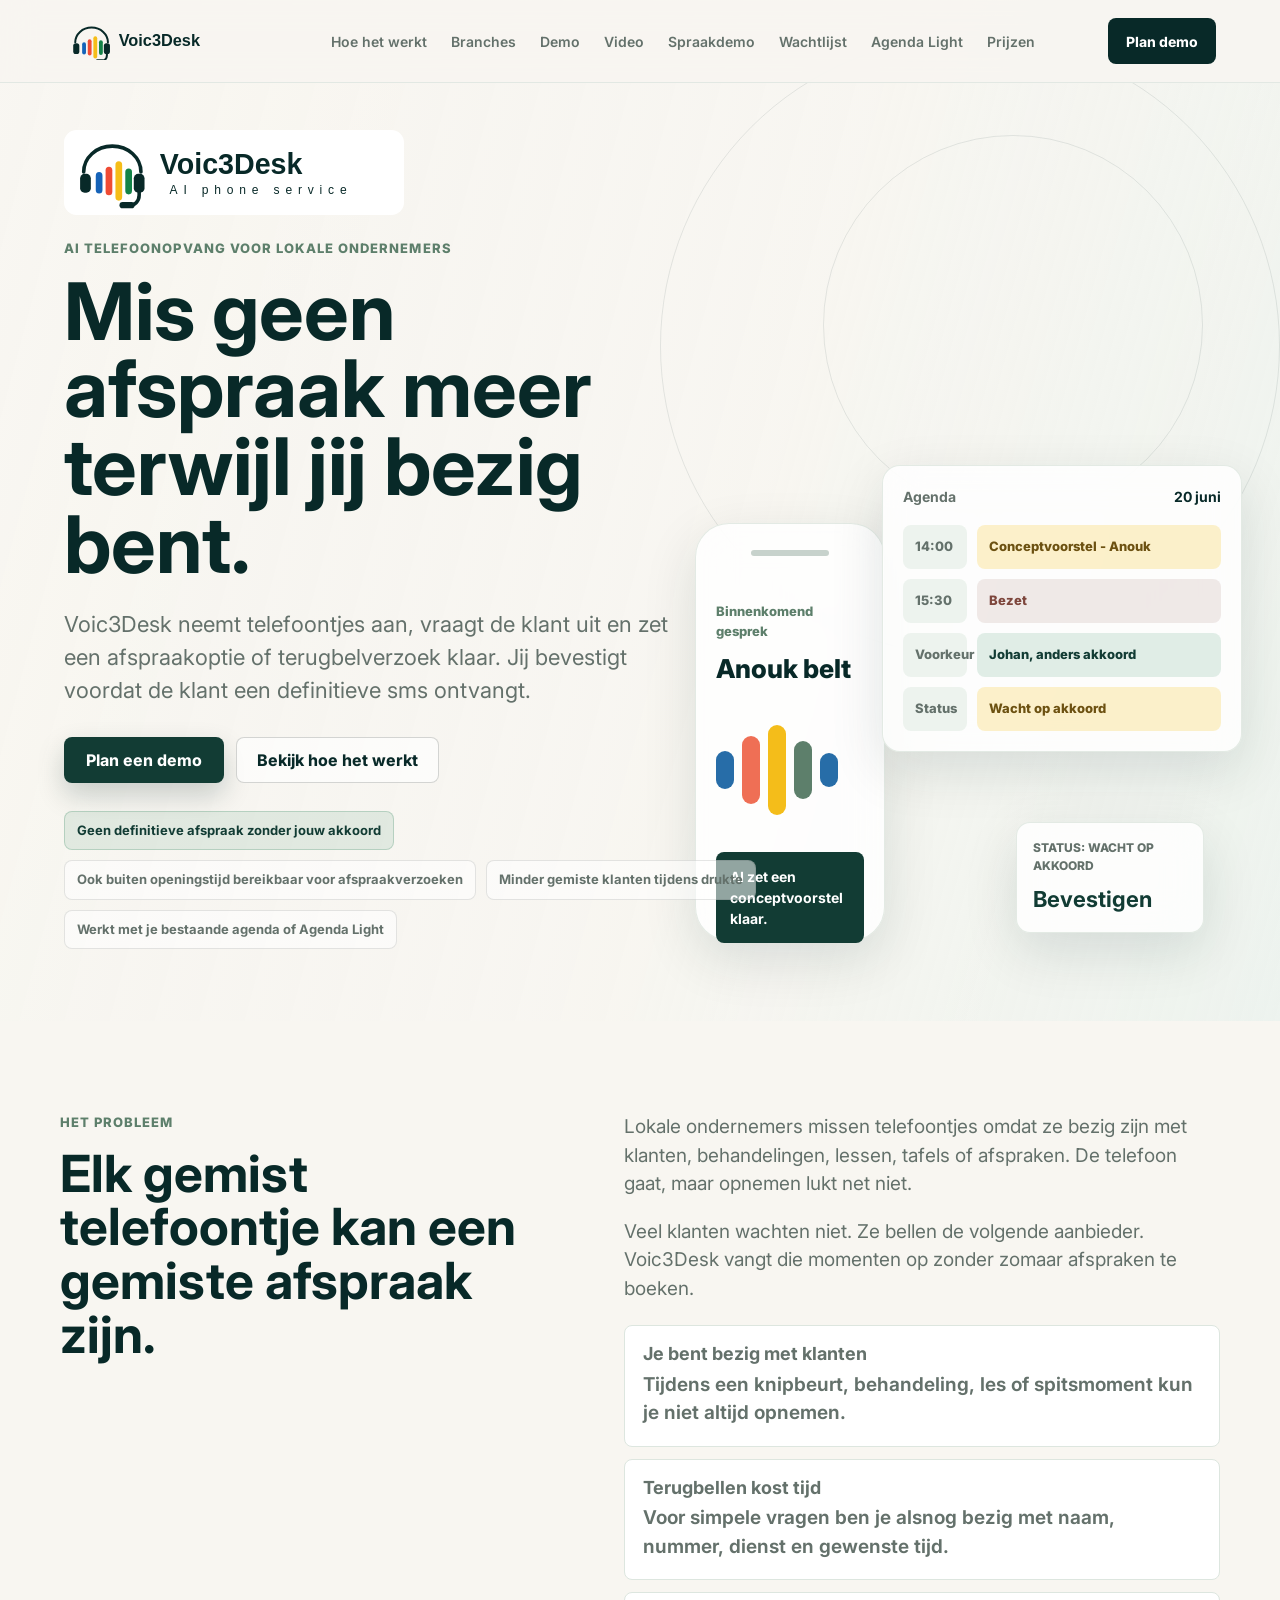
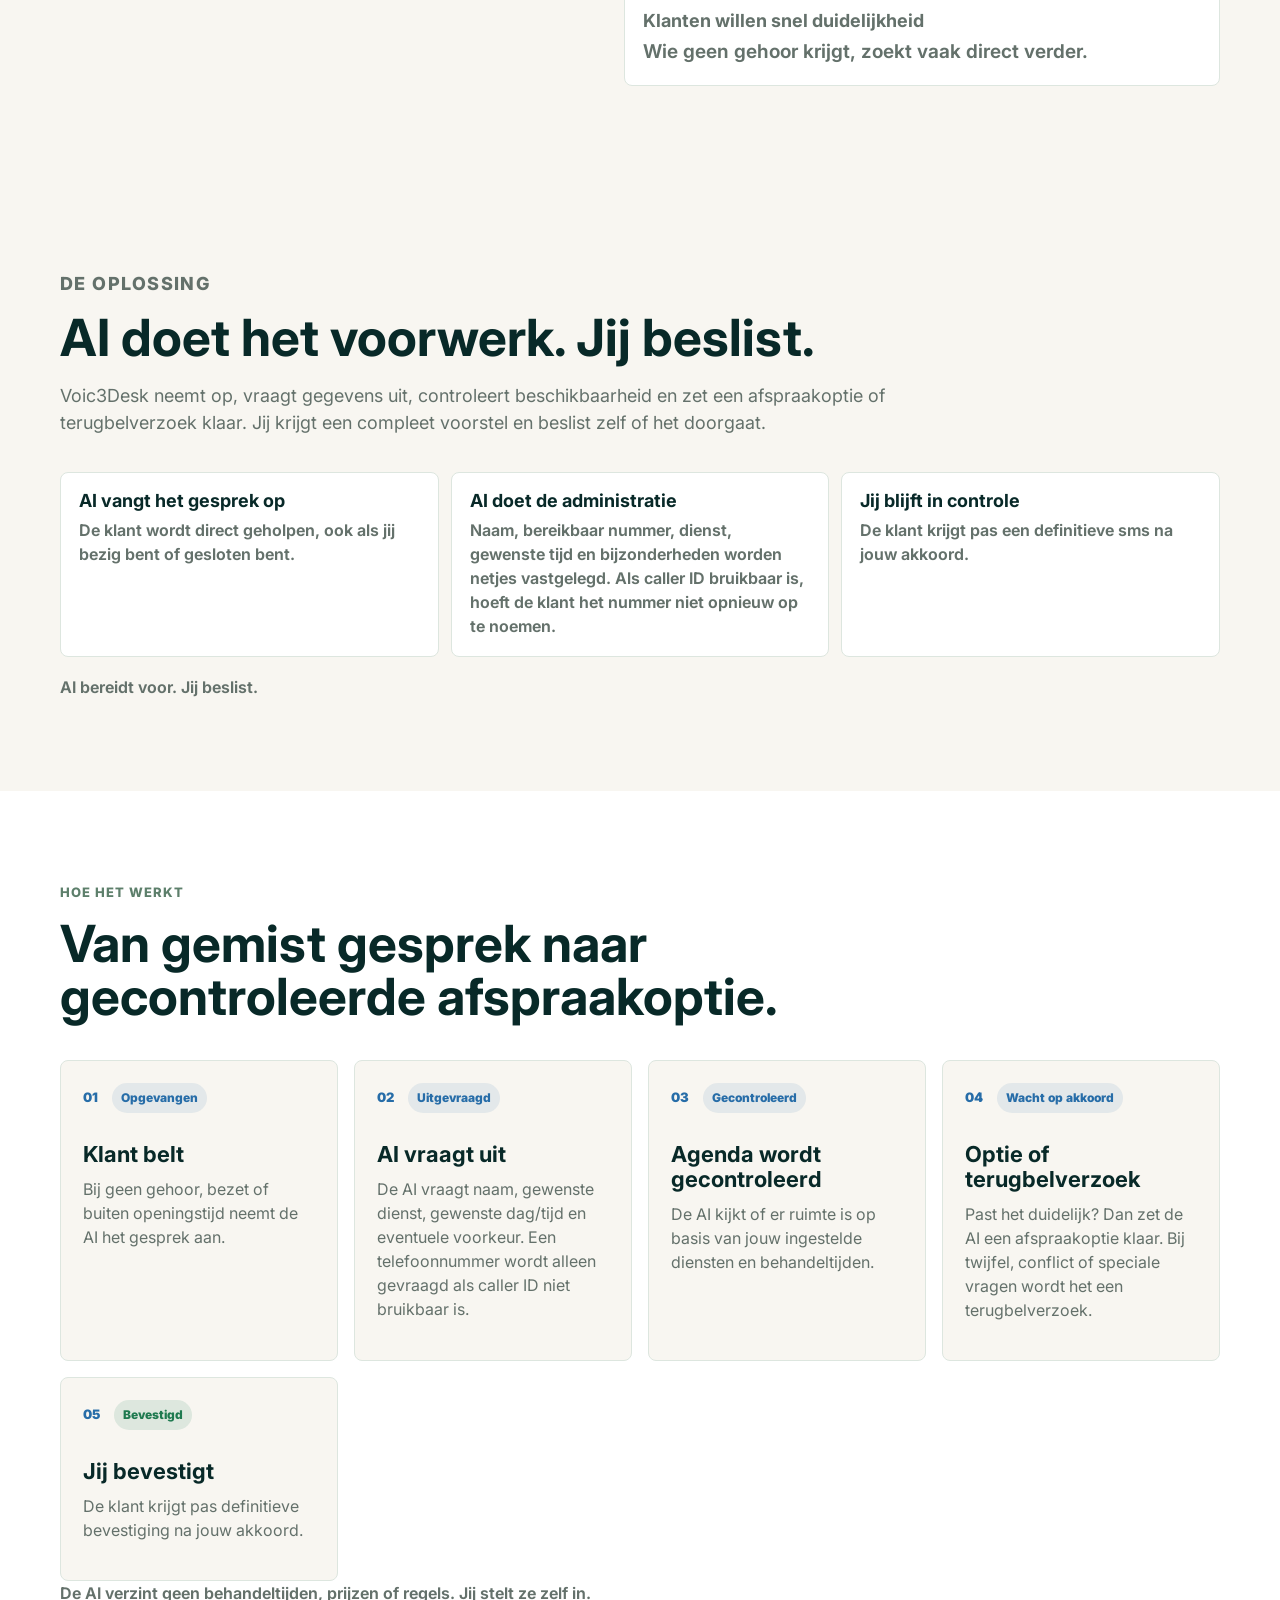
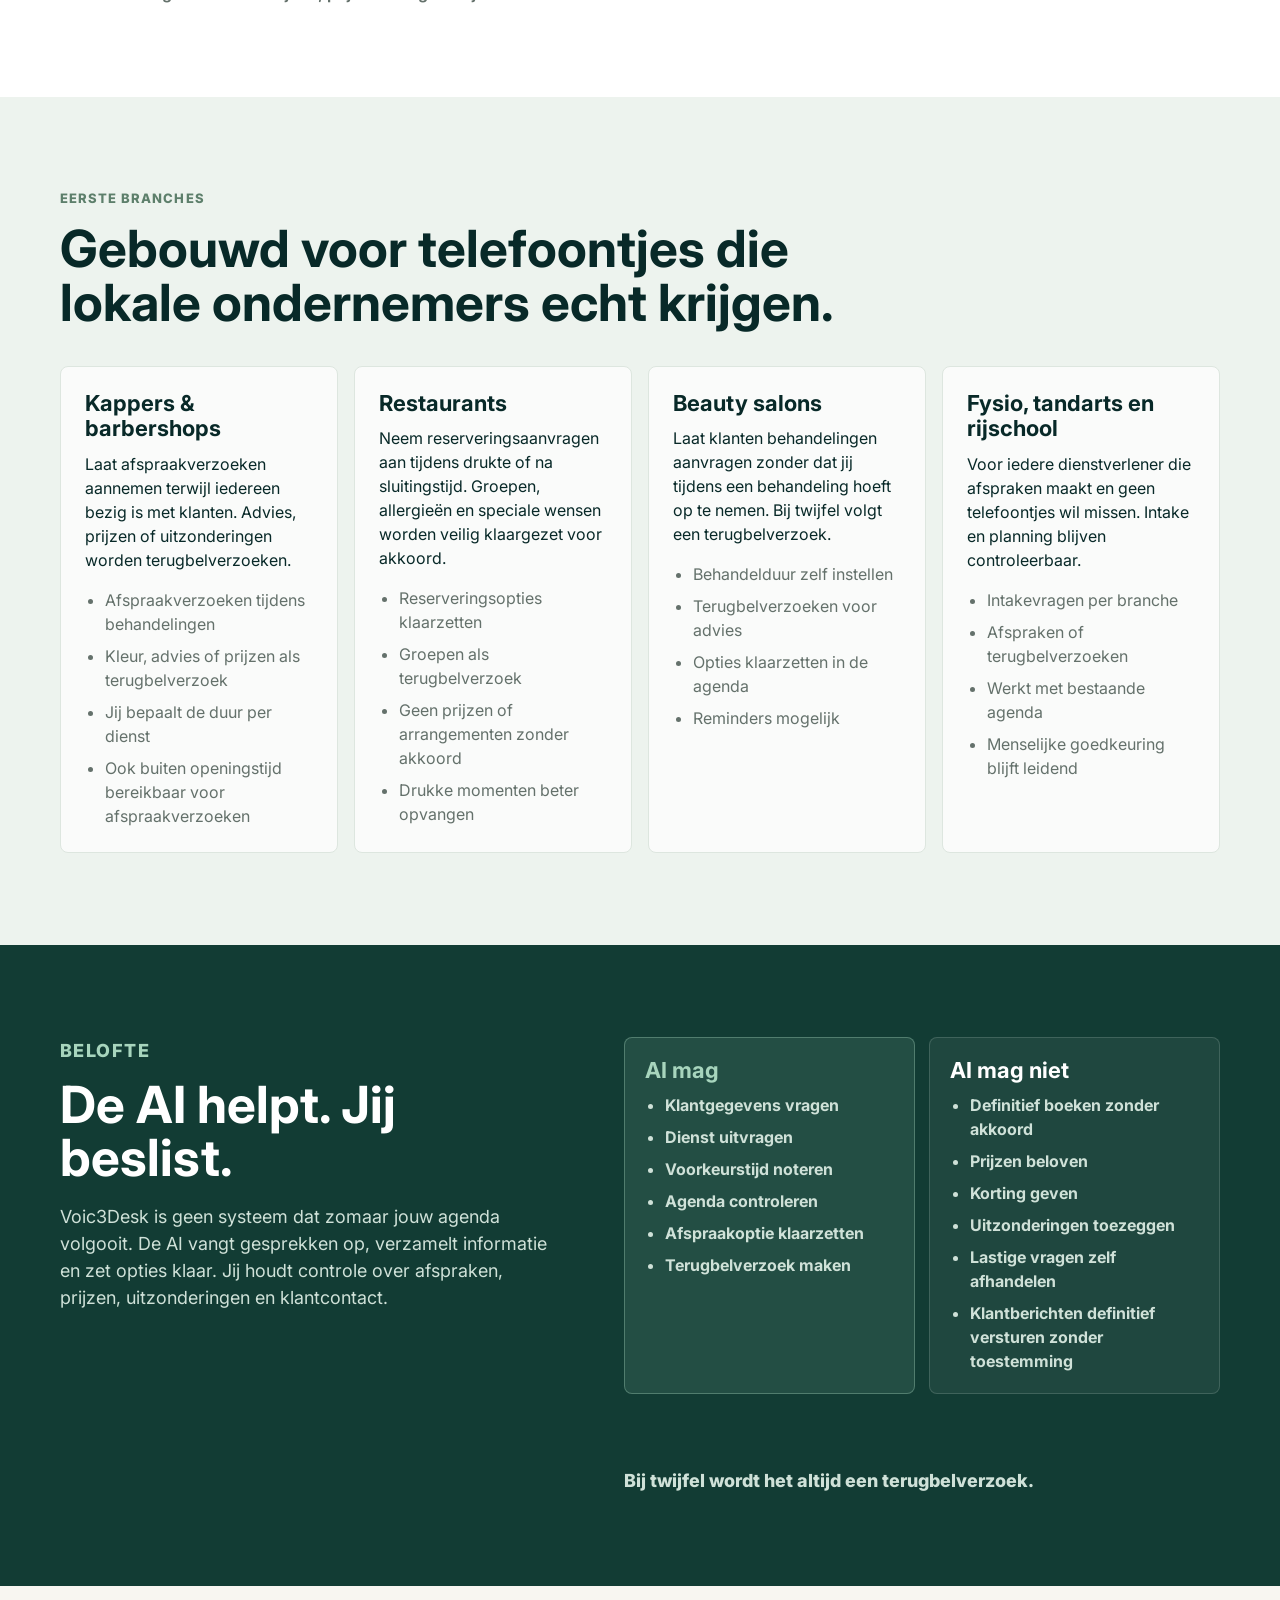
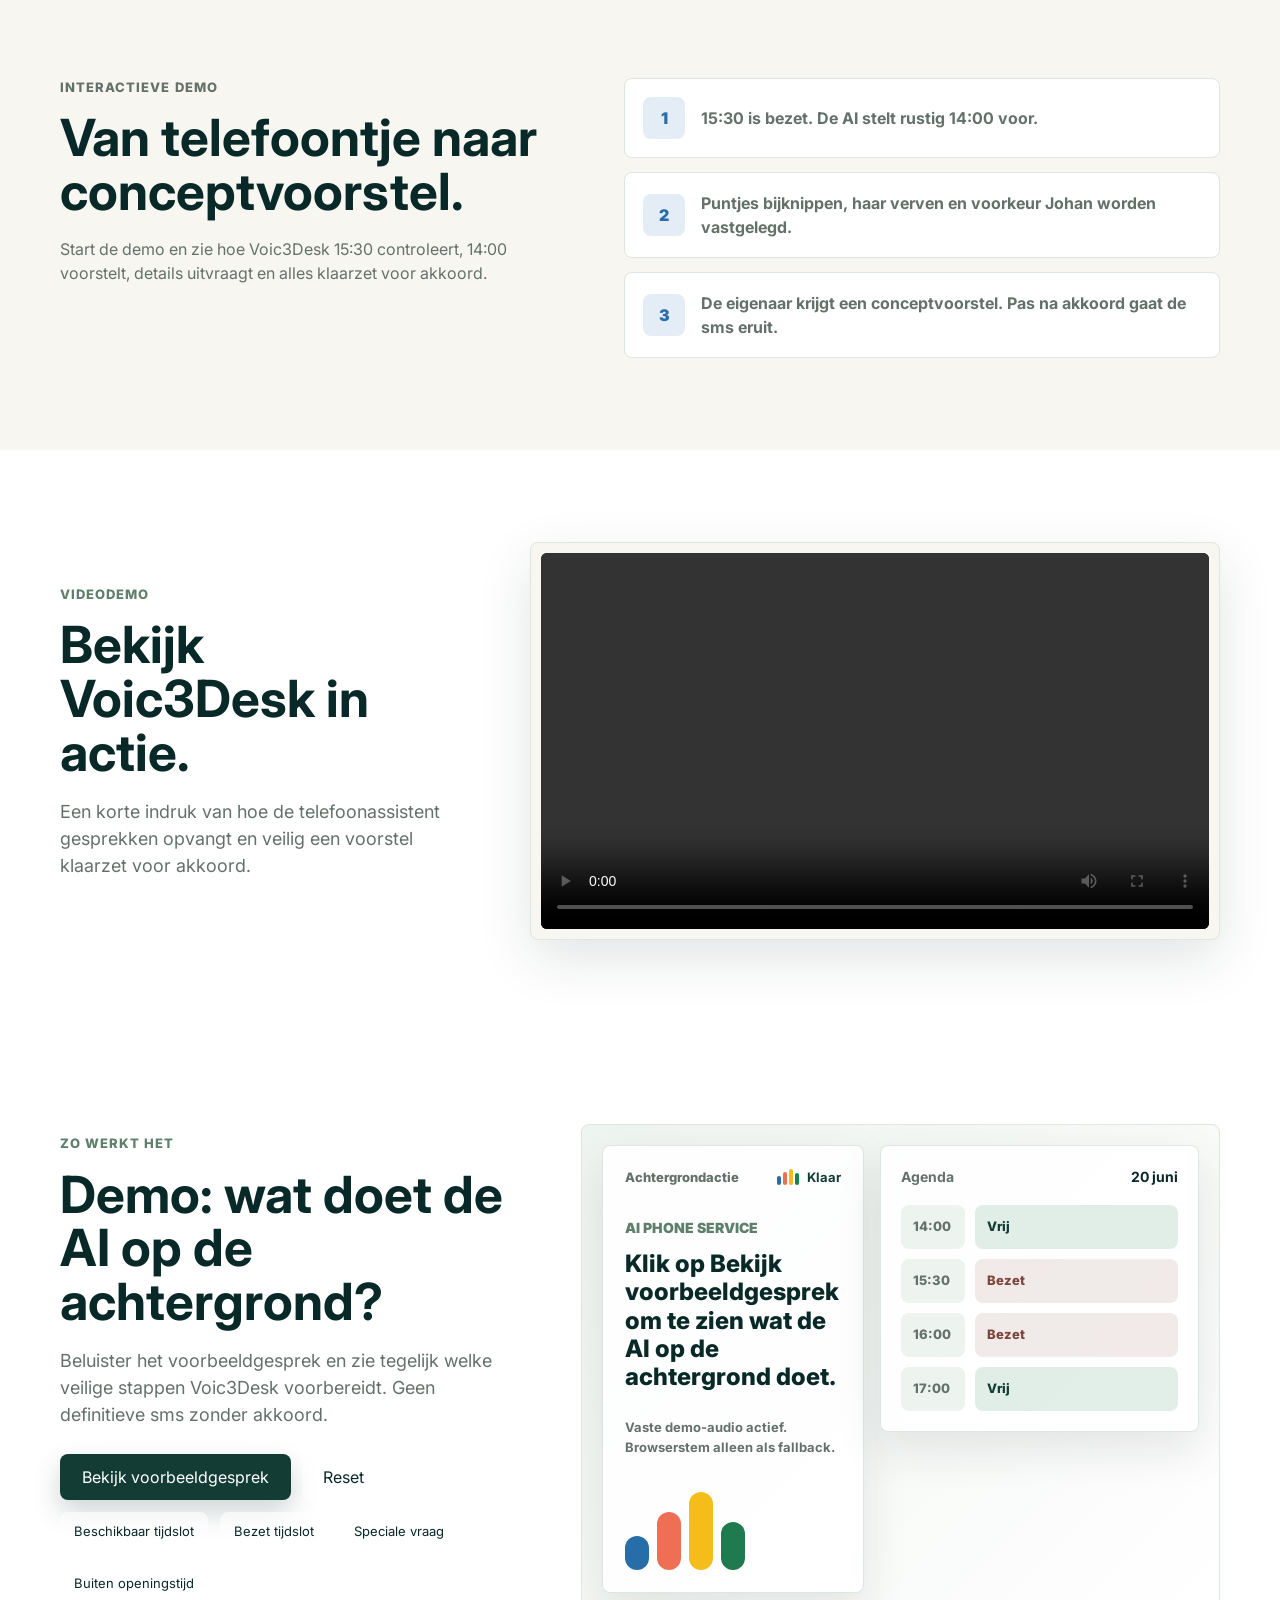
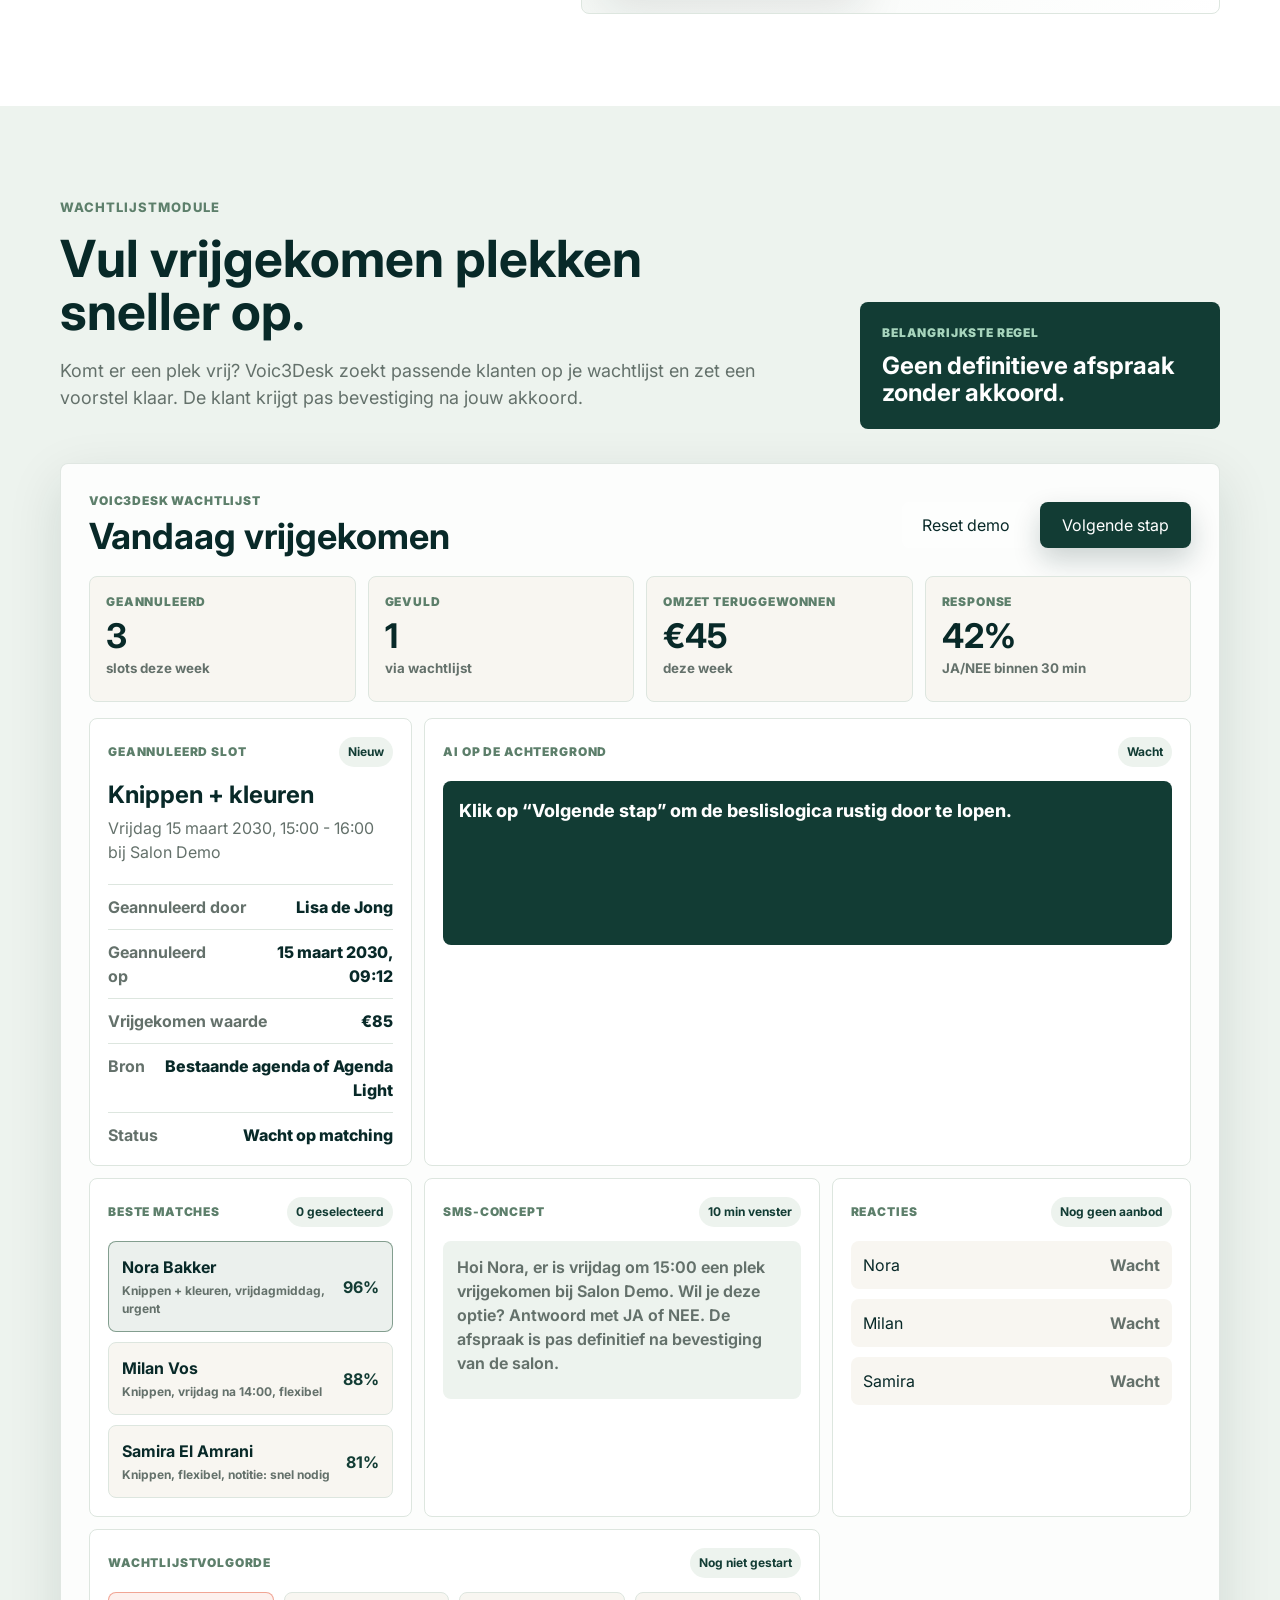
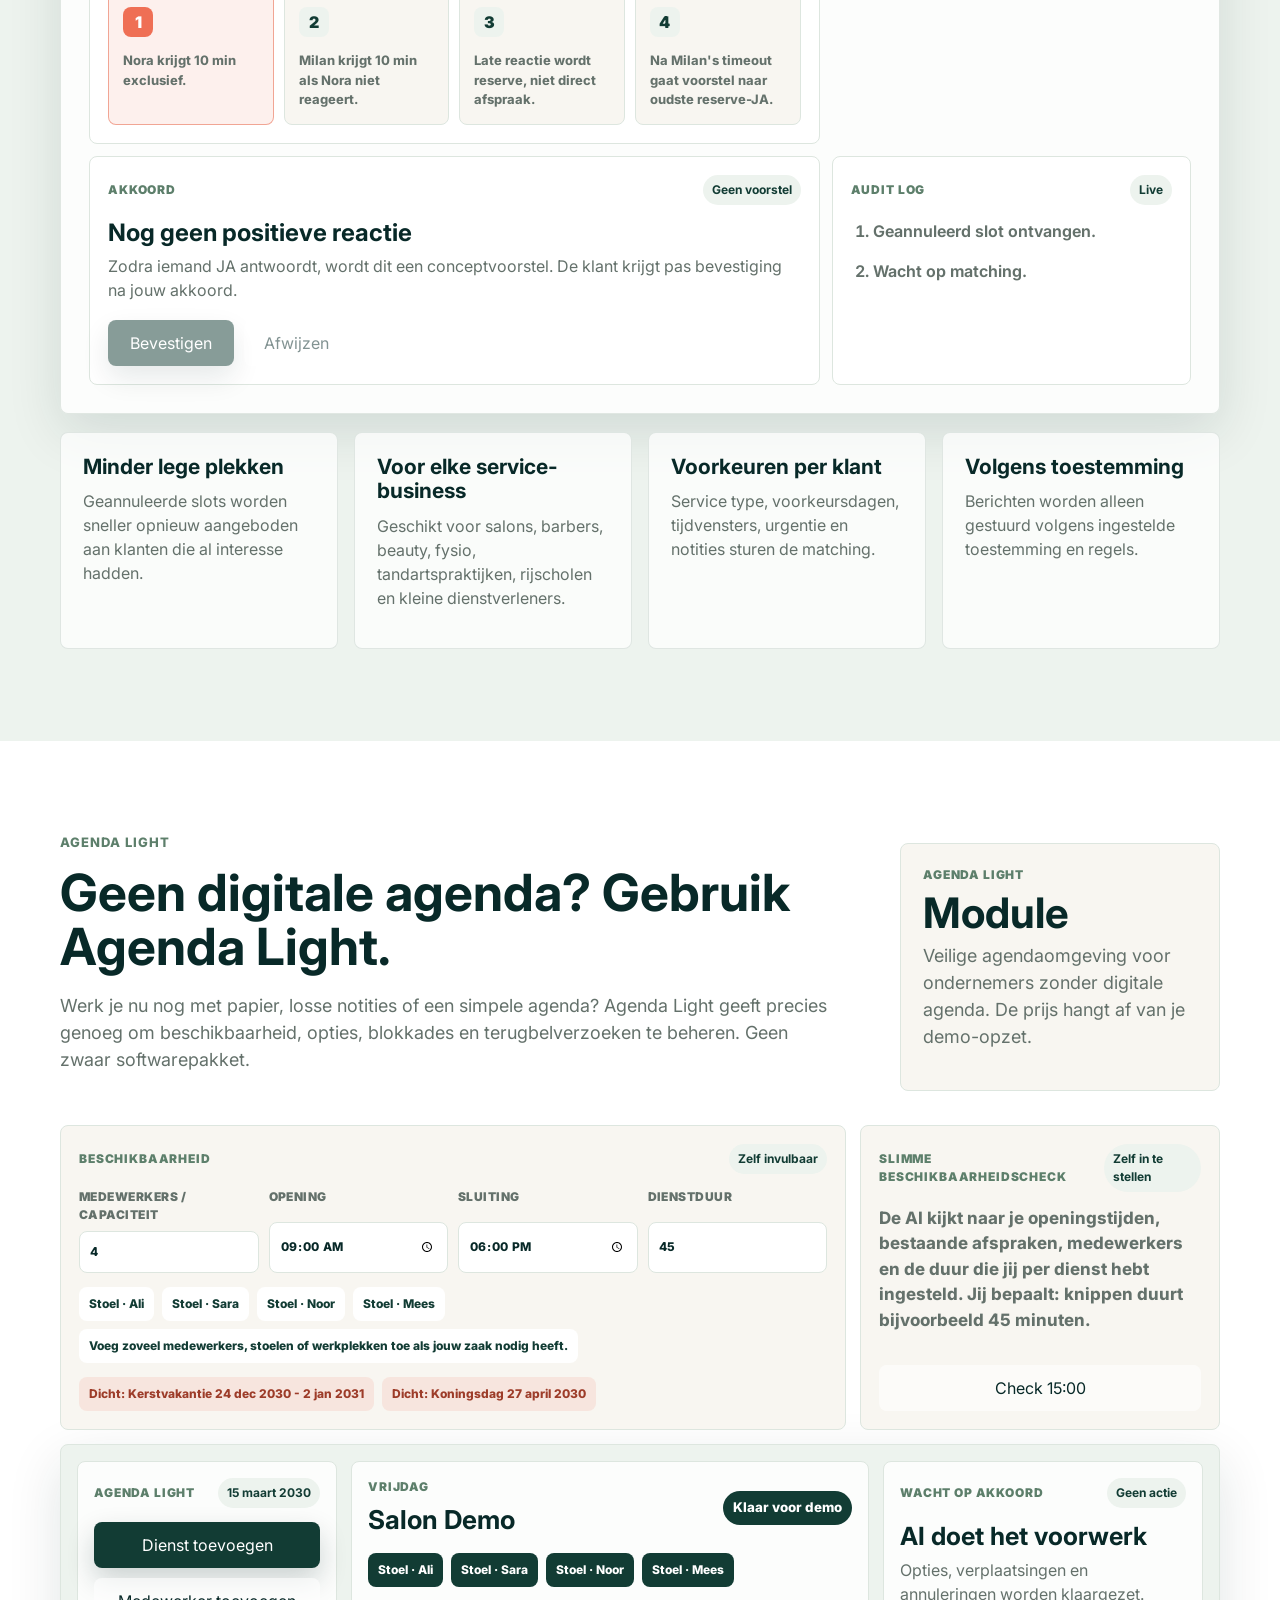
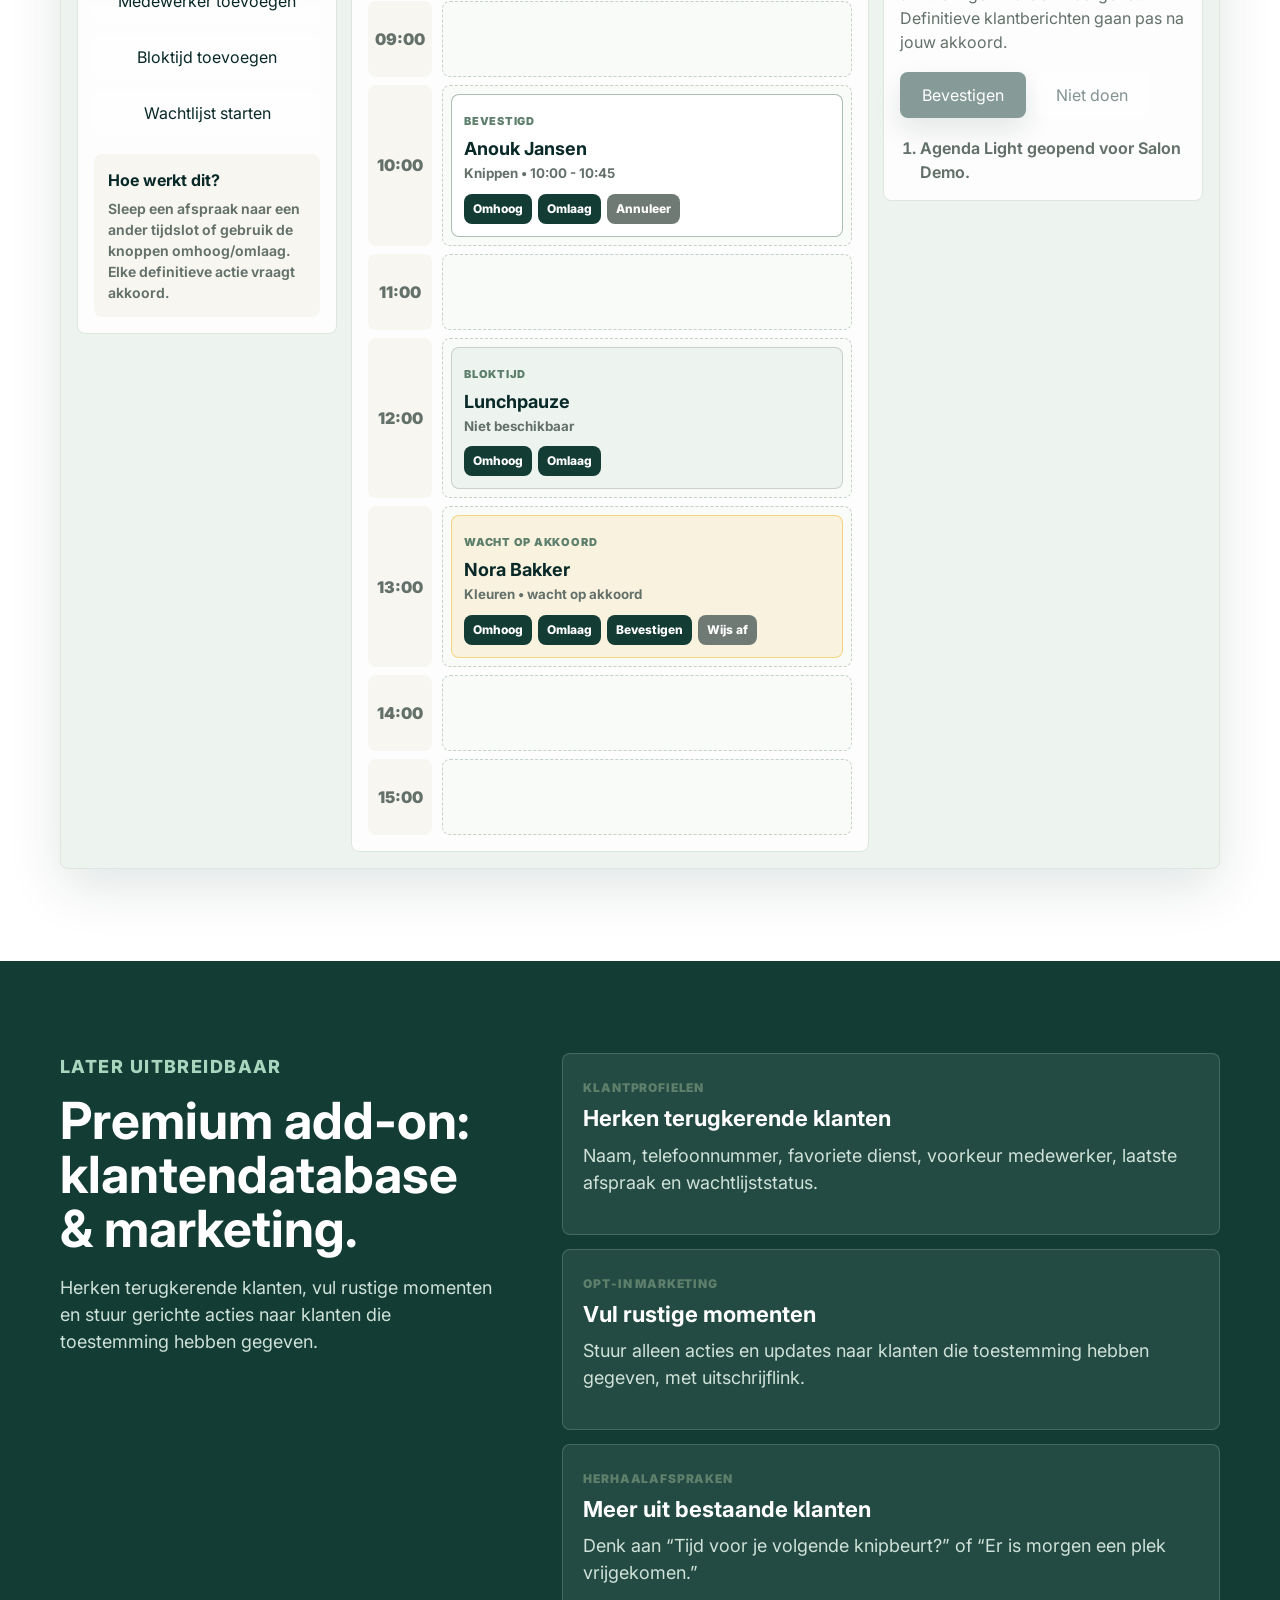
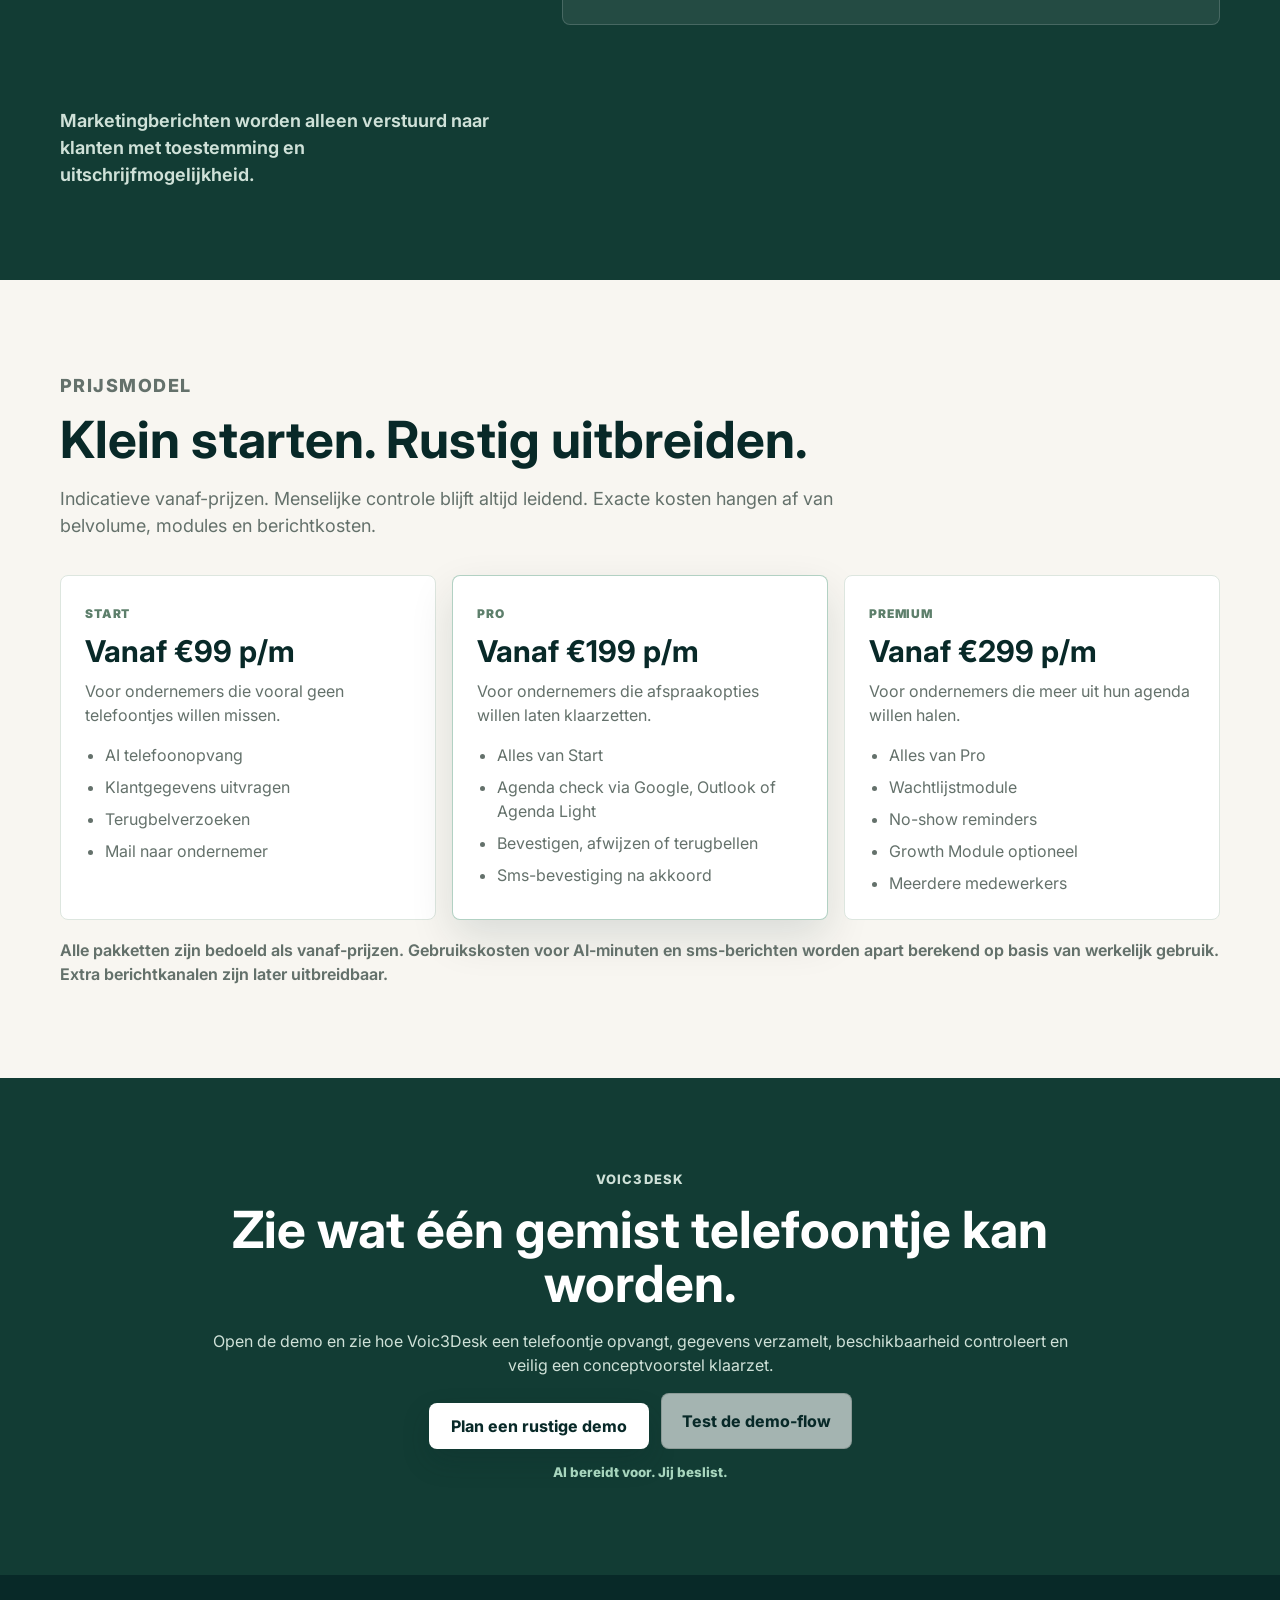
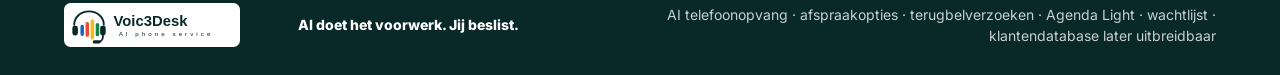
==== commit 5a6bb9e2: "Add files via upload" ====
--- a/index.html
+++ b/index.html
@@ -3,10 +3,10 @@
   <head>
     <meta charset="utf-8" />
     <meta name="viewport" content="width=device-width, initial-scale=1" />
-    <title>Voic3Desk | 24/7 AI telefoonopvang voor lokale ondernemers</title>
+    <title>Voic3Desk | AI telefoonopvang voor lokale ondernemers</title>
     <meta
       name="description"
-      content="Voic3Desk maakt lokale ondernemers 24/7 bereikbaar. De AI neemt op, vraagt uit, checkt je agenda en zet opties of terugbelverzoeken klaar. Jij beslist."
+      content="Voic3Desk helpt lokale ondernemers bereikbaar blijven wanneer opnemen niet lukt. De AI neemt op, vraagt uit, checkt je agenda en zet opties of terugbelverzoeken klaar. Jij beslist."
     />
     <link rel="icon" href="assets/brand/voic3desk-icon.svg" type="image/svg+xml" />
     <link rel="preconnect" href="https://fonts.googleapis.com" />
@@ -27,6 +27,7 @@
         <a href="#werkt">Hoe het werkt</a>
         <a href="#branches">Branches</a>
         <a href="#demo">Demo</a>
+        <a href="#videodemo">Video</a>
         <a href="#spraakdemo">Spraakdemo</a>
         <a href="#wachtlijst">Wachtlijst</a>
         <a href="#agenda-light">Agenda Light</a>
@@ -75,7 +76,7 @@
 
         <div class="hero-content">
           <img class="hero-logo" src="assets/brand/voic3desk-logo.svg" alt="Voic3Desk AI phone service" />
-          <p class="eyebrow">24/7 AI telefoonopvang voor lokale ondernemers</p>
+          <p class="eyebrow">AI telefoonopvang voor lokale ondernemers</p>
           <h1 id="hero-title">Mis geen afspraak meer terwijl jij bezig bent.</h1>
           <p class="hero-copy">
             Voic3Desk neemt telefoontjes aan, vraagt de klant uit en zet een afspraakoptie of terugbelverzoek klaar. Jij bevestigt voordat de klant een definitieve sms ontvangt.
@@ -86,7 +87,7 @@
           </div>
           <div class="trust-row" aria-label="Belangrijkste garanties">
             <span>Geen definitieve afspraak zonder jouw akkoord</span>
-            <span>24/7 bereikbaar voor afspraakverzoeken</span>
+            <span>Ook buiten openingstijd bereikbaar voor afspraakverzoeken</span>
             <span>Minder gemiste klanten tijdens drukte</span>
             <span>Werkt met je bestaande agenda of Agenda Light</span>
           </div>
@@ -134,7 +135,7 @@
             </article>
             <article>
               <h3>AI doet de administratie</h3>
-              <p>Naam, telefoonnummer, dienst, gewenste tijd en bijzonderheden worden netjes vastgelegd.</p>
+              <p>Naam, bereikbaar nummer, dienst, gewenste tijd en bijzonderheden worden netjes vastgelegd. Als caller ID bruikbaar is, hoeft de klant het nummer niet opnieuw op te noemen.</p>
             </article>
             <article>
               <h3>Jij blijft in controle</h3>
@@ -162,7 +163,7 @@
               <span class="step">02</span>
               <span class="status-pill">Uitgevraagd</span>
               <h3>AI vraagt uit</h3>
-              <p>De AI vraagt naam, telefoonnummer, gewenste dienst, gewenste dag/tijd en eventuele voorkeur.</p>
+              <p>De AI vraagt naam, gewenste dienst, gewenste dag/tijd en eventuele voorkeur. Een telefoonnummer wordt alleen gevraagd als caller ID niet bruikbaar is.</p>
             </article>
             <article class="flow-card">
               <span class="step">03</span>
@@ -201,7 +202,7 @@
                 <li>Afspraakverzoeken tijdens behandelingen</li>
                 <li>Kleur, advies of prijzen als terugbelverzoek</li>
                 <li>Jij bepaalt de duur per dienst</li>
-                <li>24/7 bereikbaar voor afspraakverzoeken</li>
+                <li>Ook buiten openingstijd bereikbaar voor afspraakverzoeken</li>
               </ul>
             </article>
             <article class="branch-card">
@@ -297,6 +298,24 @@
               <span>3</span>
               <p>De eigenaar krijgt een conceptvoorstel. Pas na akkoord gaat de sms eruit.</p>
             </div>
+          </div>
+        </div>
+      </section>
+
+      <section id="videodemo" class="video-demo-section" aria-labelledby="video-demo-title">
+        <div class="section-inner video-demo-layout">
+          <div class="video-demo-copy">
+            <p class="section-kicker">Videodemo</p>
+            <h2 id="video-demo-title">Bekijk Voic3Desk in actie.</h2>
+            <p>
+              Een korte indruk van hoe de telefoonassistent gesprekken opvangt en veilig een voorstel klaarzet voor akkoord.
+            </p>
+          </div>
+          <div class="video-frame">
+            <video controls preload="metadata" playsinline>
+              <source src="assets/video/voic3desk-demo.mp4" type="video/mp4" />
+              Je browser ondersteunt deze video niet.
+            </video>
           </div>
         </div>
       </section>
@@ -354,7 +373,7 @@
 
             <div class="demo-mail" id="demoMail">
               <span><span class="voice-mini" aria-hidden="true"><span></span><span></span><span></span><span></span></span>Voorstel</span>
-              <strong>Conceptvoorstel wacht op telefoonnummer</strong>
+              <strong>Conceptvoorstel wacht op akkoord</strong>
               <div class="mail-actions">
                 <span>20 juni</span>
                 <span>14:00</span>
@@ -598,12 +617,12 @@
             <div>
               <p class="section-kicker">Agenda Light</p>
               <h2 id="agenda-title">Geen digitale agenda? Gebruik Agenda Light.</h2>
-              <p>Werk je nu nog met papier, WhatsApp of een simpele agenda? Agenda Light geeft precies genoeg om beschikbaarheid, opties, blokkades en terugbelverzoeken te beheren. Geen zwaar softwarepakket.</p>
+              <p>Werk je nu nog met papier, losse notities of een simpele agenda? Agenda Light geeft precies genoeg om beschikbaarheid, opties, blokkades en terugbelverzoeken te beheren. Geen zwaar softwarepakket.</p>
             </div>
             <div class="agenda-price">
               <span>Agenda Light</span>
-              <strong>+ €5 p/m</strong>
-              <p>Veilige agendaomgeving voor ondernemers zonder digitale agenda.</p>
+              <strong>Module</strong>
+              <p>Veilige agendaomgeving voor ondernemers zonder digitale agenda. De prijs hangt af van je demo-opzet.</p>
             </div>
           </div>
 
@@ -831,7 +850,7 @@
                 <li>Alles van Start</li>
                 <li>Agenda check via Google, Outlook of Agenda Light</li>
                 <li>Bevestigen, afwijzen of terugbellen</li>
-                <li>Sms/e-mail bevestiging na akkoord</li>
+                <li>Sms-bevestiging na akkoord</li>
               </ul>
             </article>
             <article class="price-card">
@@ -847,7 +866,7 @@
               </ul>
             </article>
           </div>
-          <p class="usage-note">Alle pakketten zijn bedoeld als vanaf-prijzen. Gebruikskosten voor AI-minuten, sms of WhatsApp worden apart berekend op basis van werkelijk gebruik.</p>
+          <p class="usage-note">Alle pakketten zijn bedoeld als vanaf-prijzen. Gebruikskosten voor AI-minuten en sms-berichten worden apart berekend op basis van werkelijk gebruik. Extra berichtkanalen zijn later uitbreidbaar.</p>
         </div>
       </section>
 
--- a/styles.css
+++ b/styles.css
@@ -677,6 +677,39 @@
   font-weight: 700;
 }
 
+.video-demo-section {
+  background: var(--white);
+}
+
+.video-demo-layout {
+  display: grid;
+  grid-template-columns: minmax(0, 0.74fr) minmax(0, 1.26fr);
+  gap: clamp(28px, 5vw, 72px);
+  align-items: center;
+}
+
+.video-demo-copy p:not(.section-kicker) {
+  color: var(--muted);
+  font-size: 18px;
+}
+
+.video-frame {
+  padding: 10px;
+  border: 1px solid var(--line);
+  border-radius: 8px;
+  background: var(--paper);
+  box-shadow: var(--shadow);
+}
+
+.video-frame video {
+  display: block;
+  width: 100%;
+  aspect-ratio: 16 / 9;
+  border-radius: 6px;
+  background: var(--ink);
+  object-fit: cover;
+}
+
 .cta-section {
   background: var(--forest);
 }
@@ -1866,6 +1899,7 @@
   .two-column,
   .rules-layout,
   .demo-layout,
+  .video-demo-layout,
   .voice-demo-layout {
     grid-template-columns: 1fr;
   }
